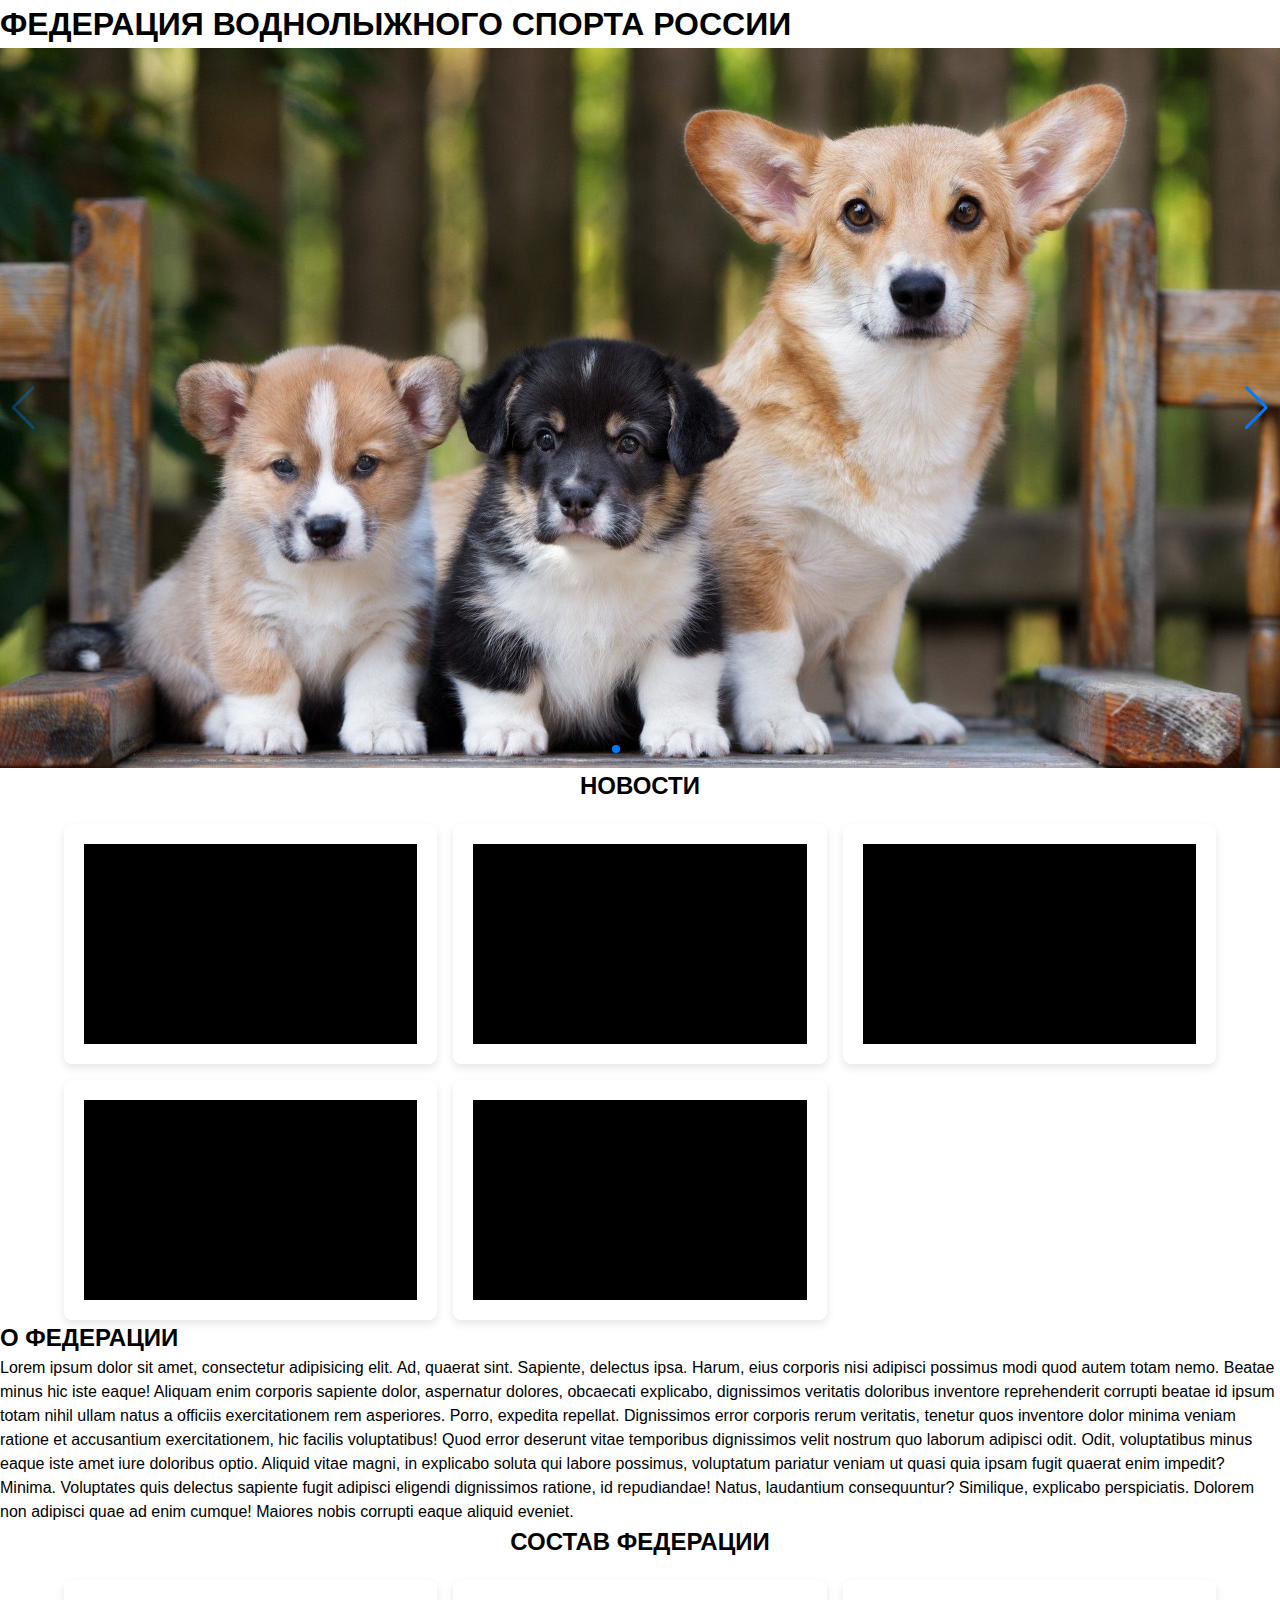
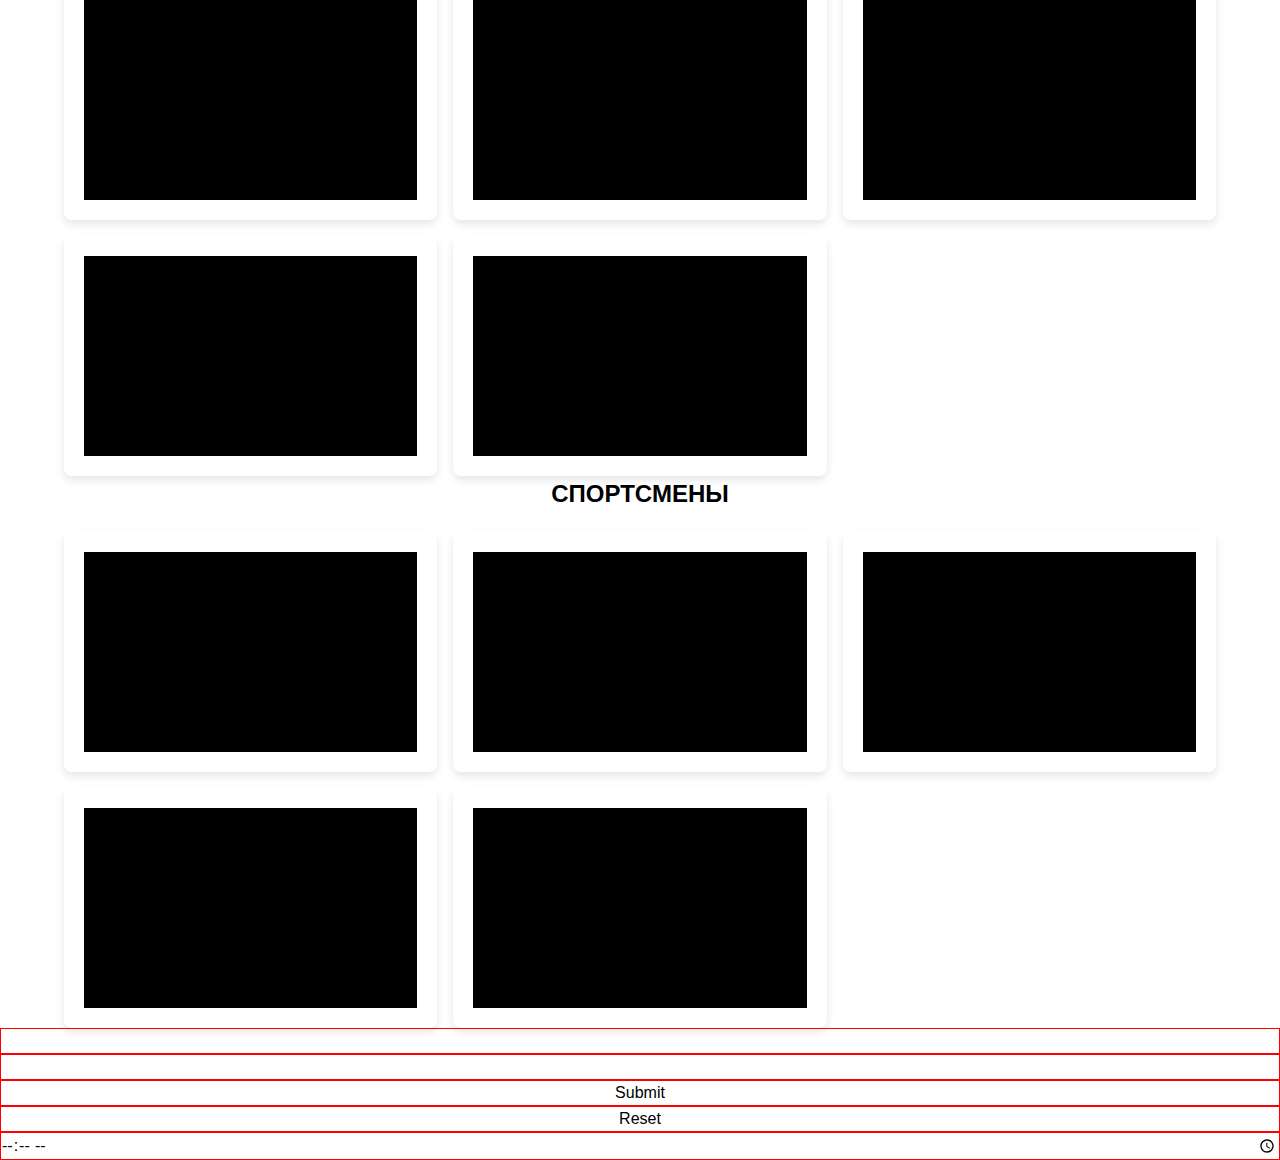
==== index.html @ 0cc57676 "init" ====
<!DOCTYPE html>
<html lang="en">
  <head>
    <meta charset="UTF-8" />
    <meta name="viewport" content="width=device-width, initial-scale=1.0" />
    <link rel="stylesheet" href="/styles/normalize.css" />
    <link rel="stylesheet" href="/styles/font.css" />
    <link rel="stylesheet" href="/styles/variables.css" />
    <link rel="stylesheet" href="/styles/style.css" />
    <link rel="stylesheet" href="https://cdn.jsdelivr.net/npm/swiper@11/swiper-bundle.min.css" />
    <title>Портал федерации водных видов спорта</title>
  </head>
  <body class="page">
    <section class="main">
      <h1 class="main__header">ФЕДЕРАЦИЯ ВОДНОЛЫЖНОГО СПОРТА РОССИИ</h1>

      <div id="mainSwiper" class="swiper main__swiper">
        <div class="swiper-wrapper">
          <div class="swiper-slide">
            <article class="main__card">
              <img class="main__card-img" src="/assets/images/corgi_1.jpg" alt="corgi 1" />
            </article>
          </div>
          <div class="swiper-slide">
            <article class="main__card">
              <img class="main__card-img" src="/assets/images/corgi_2.jpg" alt="corgi 2" />
            </article>
          </div>
          <div class="swiper-slide">
            <article class="main__card">
              <img class="main__card-img" src="/assets/images/corgi_3.webp" alt="corgi 3" />
            </article>
          </div>
          <div class="swiper-slide">
            <article class="main__card">
              <img class="main__card-img" src="/assets/images/corgi_4.webp" alt="corgi 4" />
            </article>
          </div>
        </div>

        <div id="main-swiper-next-button" class="swiper-button-next"></div>
        <div id="main-swiper-prev-button" class="swiper-button-prev"></div>
        <div id="main-swiper-pagination" class="swiper-pagination"></div>
      </div>
    </section>

    <section class="responsive__list-container news">
      <h2>НОВОСТИ</h2>
      <ul class="responsive__list">
        <li class="responsive__list-item">
          <article class="news__card"></article>
        </li>
        <li class="responsive__list-item">
          <article class="news__card"></article>
        </li>
        <li class="responsive__list-item">
          <article class="news__card"></article>
        </li>
        <li class="responsive__list-item">
          <article class="news__card"></article>
        </li>
        <li class="responsive__list-item">
          <article class="news__card"></article>
        </li>
        <!-- <li class="responsive__list-item">
          <article class="news__card"></article>
        </li> -->
      </ul>
    </section>

    <section class="about">
      <h2>О ФЕДЕРАЦИИ</h2>

      <p>
        Lorem ipsum dolor sit amet, consectetur adipisicing elit. Ad, quaerat sint. Sapiente,
        delectus ipsa. Harum, eius corporis nisi adipisci possimus modi quod autem totam nemo.
        Beatae minus hic iste eaque! Aliquam enim corporis sapiente dolor, aspernatur dolores,
        obcaecati explicabo, dignissimos veritatis doloribus inventore reprehenderit corrupti beatae
        id ipsum totam nihil ullam natus a officiis exercitationem rem asperiores. Porro, expedita
        repellat. Dignissimos error corporis rerum veritatis, tenetur quos inventore dolor minima
        veniam ratione et accusantium exercitationem, hic facilis voluptatibus! Quod error deserunt
        vitae temporibus dignissimos velit nostrum quo laborum adipisci odit. Odit, voluptatibus
        minus eaque iste amet iure doloribus optio. Aliquid vitae magni, in explicabo soluta qui
        labore possimus, voluptatum pariatur veniam ut quasi quia ipsam fugit quaerat enim impedit?
        Minima. Voluptates quis delectus sapiente fugit adipisci eligendi dignissimos ratione, id
        repudiandae! Natus, laudantium consequuntur? Similique, explicabo perspiciatis. Dolorem non
        adipisci quae ad enim cumque! Maiores nobis corrupti eaque aliquid eveniet.
      </p>
    </section>

    <section class="responsive__list-container team">
      <h2>СОСТАВ ФЕДЕРАЦИИ</h2>
      <ul class="responsive__list">
        <li class="responsive__list-item">
          <article class="news__card"></article>
        </li>
        <li class="responsive__list-item">
          <article class="news__card"></article>
        </li>
        <li class="responsive__list-item">
          <article class="news__card"></article>
        </li>
        <li class="responsive__list-item">
          <article class="news__card"></article>
        </li>
        <li class="responsive__list-item">
          <article class="news__card"></article>
        </li>
        <!-- <li class="responsive__list-item">
          <article class="news__card"></article>
        </li> -->
      </ul>
    </section>

    <section class="responsive__list-container athletes">
      <h2>СПОРТСМЕНЫ</h2>
      <ul class="responsive__list">
        <li class="responsive__list-item">
          <article class="news__card"></article>
        </li>
        <li class="responsive__list-item">
          <article class="news__card"></article>
        </li>
        <li class="responsive__list-item">
          <article class="news__card"></article>
        </li>
        <li class="responsive__list-item">
          <article class="news__card"></article>
        </li>
        <li class="responsive__list-item">
          <article class="news__card"></article>
        </li>
        <!-- <li class="responsive__list-item">
          <article class="news__card"></article>
        </li> -->
      </ul>
    </section>

    <form action="">
      <input type="text" name="" id="" />
      <input type="text" />

      <input type="submit" name="" id="" />
      <input type="reset" />
    </form>

    <input type="time" />

    <script src="https://cdn.jsdelivr.net/npm/swiper@11/swiper-bundle.min.js"></script>
    <script src="/js/swipers.js"></script>
  </body>
</html>
---- styles/style.css ----
.swiper {
  position: relative;
  width: 100%;
  height: 100%;
}

.swiper-slide {
  text-align: center;
  font-size: 18px;
  background: #fff;
  display: flex;
  justify-content: center;
  align-items: center;
}

.responsive__list-container {
  display: flex;
  flex-direction: column;
  align-items: center;
  justify-content: center;
  gap: 20px;

  text-align: center;
}

.responsive__list {
  display: grid;
  grid-template-columns: repeat(auto-fit, minmax(300px, 1fr));
  gap: 16px;
  width: min(90vw, 1200px);
}

.responsive__list-item {
  background: white;
  padding: 20px;
  border-radius: 8px;
  box-shadow: 0 4px 8px rgba(0, 0, 0, 0.1);
}

@media (min-width: 600px) {
  .responsive__list::after {
    content: '';
    flex-grow: 10;
  }
}

/* MAIN */

.main {
}

.main__header {
}

.main__swiper {
}

.main__card {
  width: 100%;
  height: 100%;
  max-height: 750px;

  margin: auto;
}

.main__card img {
  width: auto;
  height: auto;
  object-fit: cover;
}

/* NEWS */

.news__card {
  width: 100%;
  height: 200px;

  background-color: black;
}

input {
  border: 1px solid red;
}
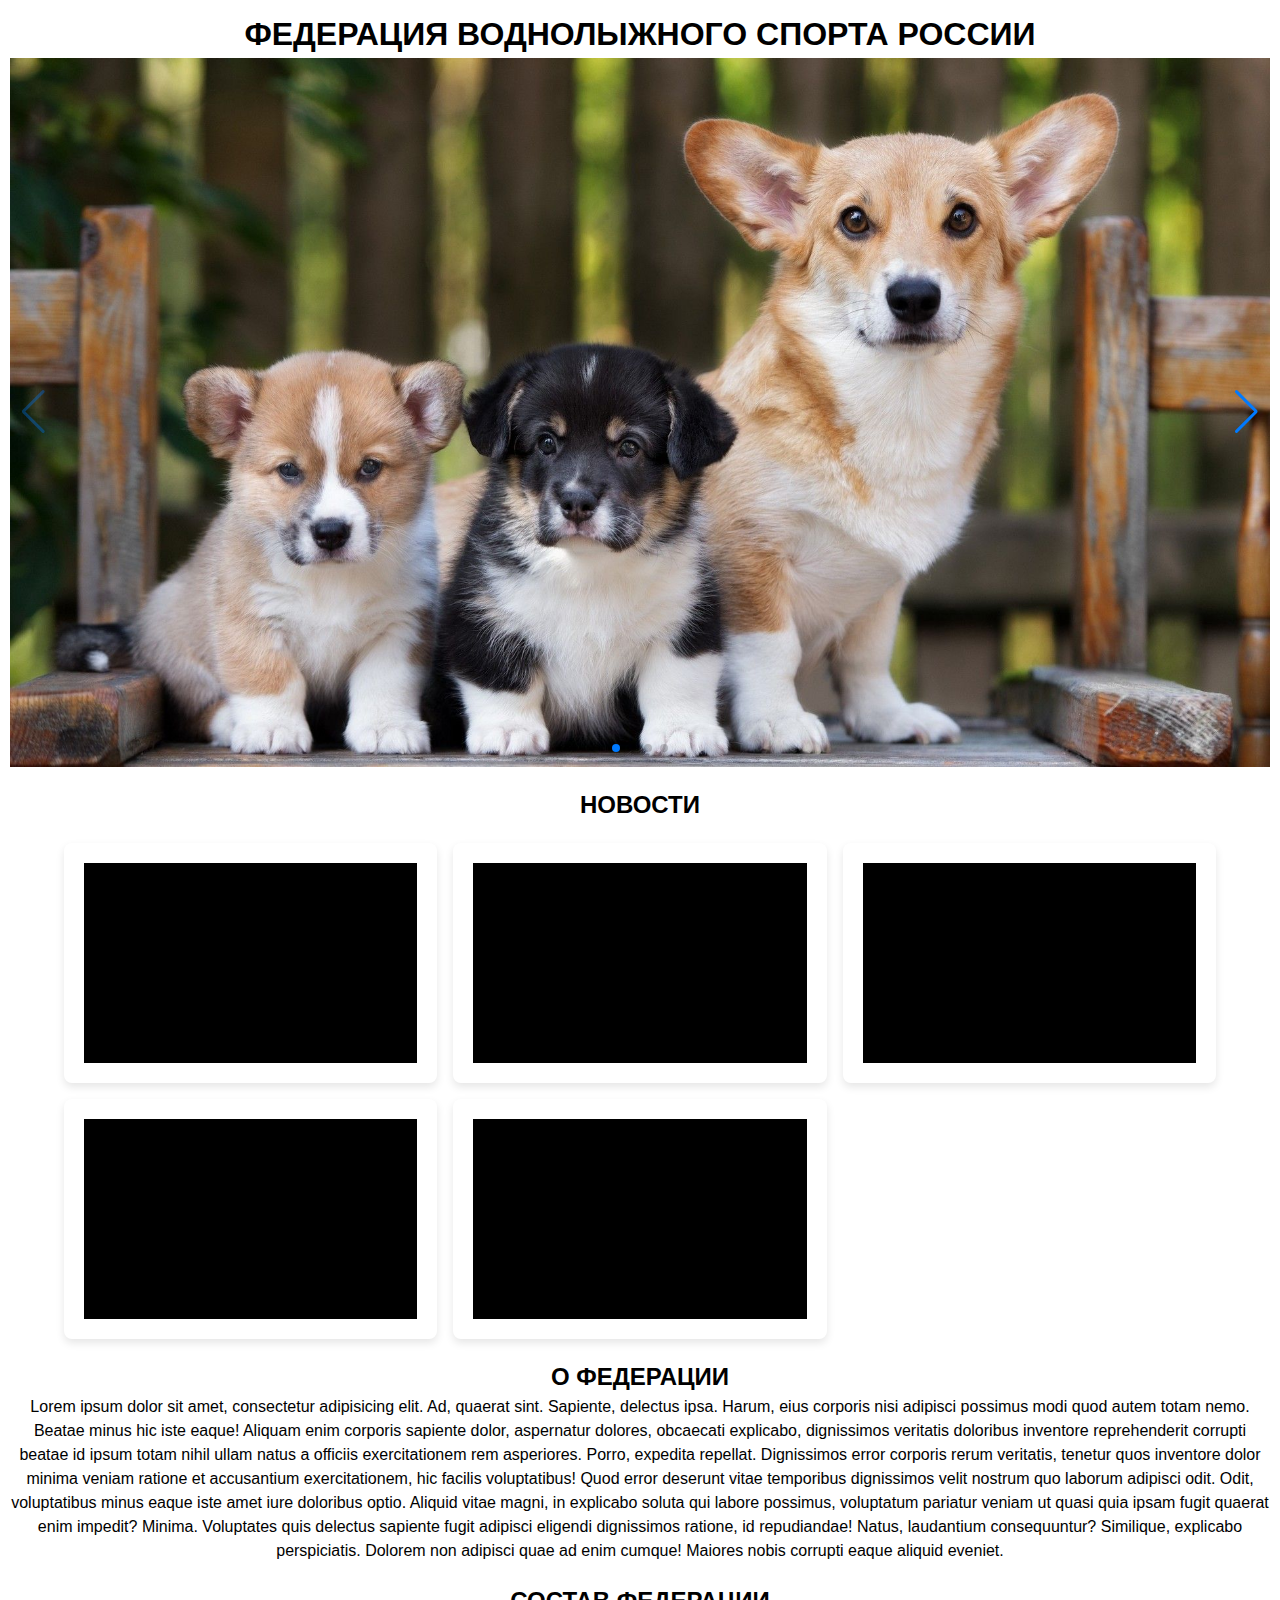
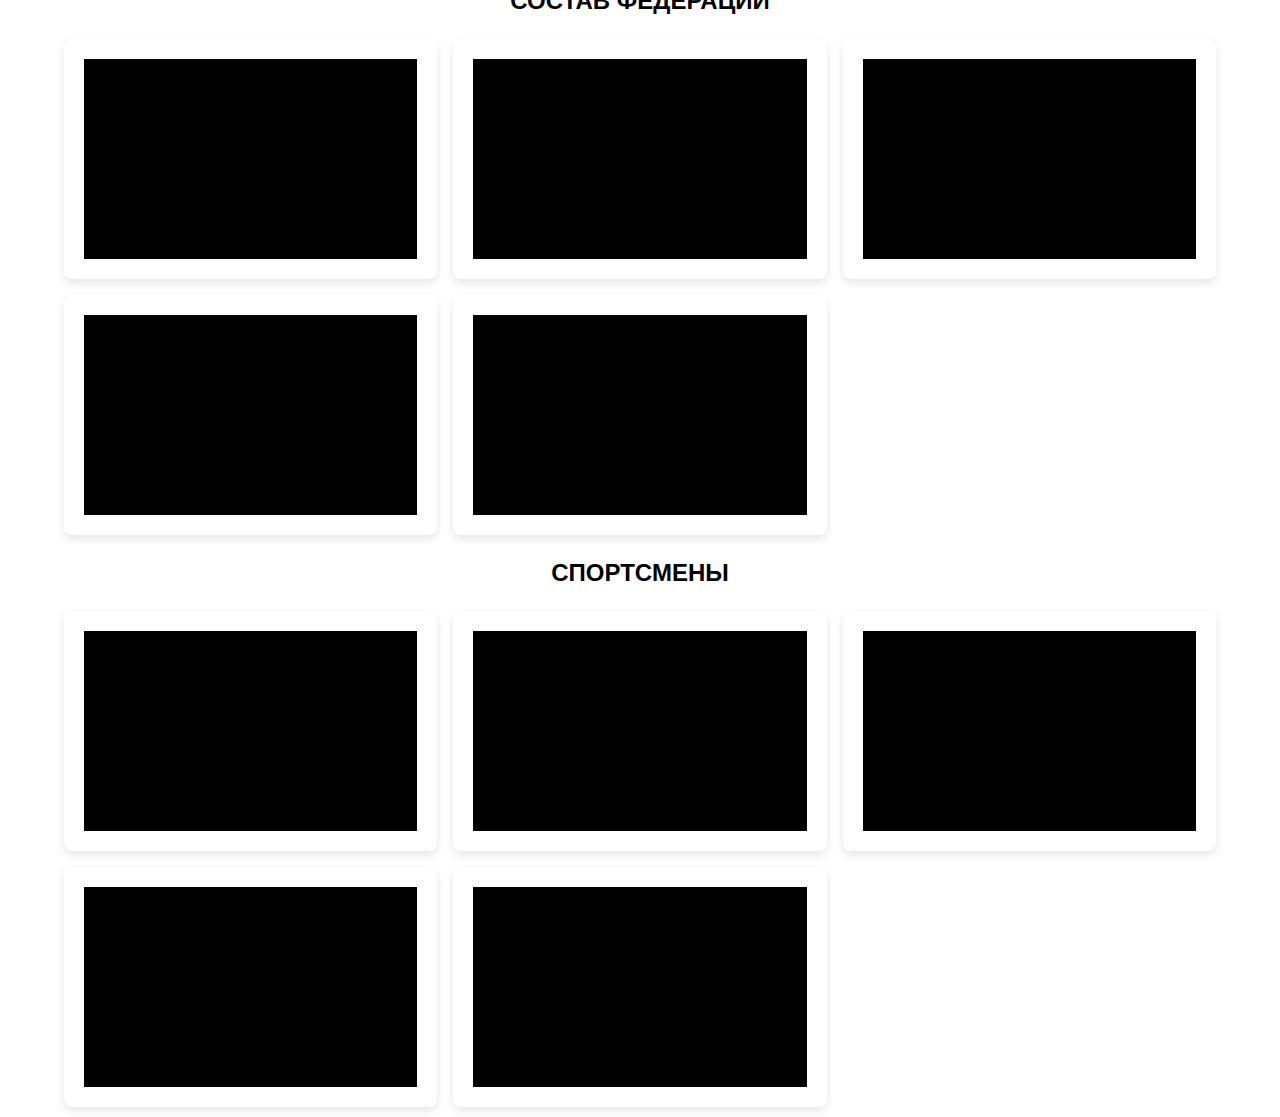
==== commit fbd72896: "fix: swiper" ====
--- a/index.html
+++ b/index.html
@@ -8,10 +8,10 @@
     <link rel="stylesheet" href="/styles/variables.css" />
     <link rel="stylesheet" href="/styles/style.css" />
     <link rel="stylesheet" href="https://cdn.jsdelivr.net/npm/swiper@11/swiper-bundle.min.css" />
-    <title>Портал федерации водных видов спорта</title>
+    <title>ФЕДЕРАЦИЯ ВОДНОЛЫЖНОГО СПОРТА РОССИИ</title>
   </head>
   <body class="page">
-    <section class="main">
+    <section class="section main">
       <h1 class="main__header">ФЕДЕРАЦИЯ ВОДНОЛЫЖНОГО СПОРТА РОССИИ</h1>
 
       <div id="mainSwiper" class="swiper main__swiper">
@@ -44,7 +44,7 @@
       </div>
     </section>
 
-    <section class="responsive__list-container news">
+    <section class="section responsive__list-container news">
       <h2>НОВОСТИ</h2>
       <ul class="responsive__list">
         <li class="responsive__list-item">
@@ -68,7 +68,7 @@
       </ul>
     </section>
 
-    <section class="about">
+    <section class="section about">
       <h2>О ФЕДЕРАЦИИ</h2>
 
       <p>
@@ -88,7 +88,7 @@
       </p>
     </section>
 
-    <section class="responsive__list-container team">
+    <section class="section responsive__list-container team">
       <h2>СОСТАВ ФЕДЕРАЦИИ</h2>
       <ul class="responsive__list">
         <li class="responsive__list-item">
@@ -112,7 +112,7 @@
       </ul>
     </section>
 
-    <section class="responsive__list-container athletes">
+    <section class="section responsive__list-container athletes">
       <h2>СПОРТСМЕНЫ</h2>
       <ul class="responsive__list">
         <li class="responsive__list-item">
@@ -136,16 +136,6 @@
       </ul>
     </section>
 
-    <form action="">
-      <input type="text" name="" id="" />
-      <input type="text" />
-
-      <input type="submit" name="" id="" />
-      <input type="reset" />
-    </form>
-
-    <input type="time" />
-
     <script src="https://cdn.jsdelivr.net/npm/swiper@11/swiper-bundle.min.js"></script>
     <script src="/js/swipers.js"></script>
   </body>
--- a/styles/style.css
+++ b/styles/style.css
@@ -43,6 +43,20 @@
     flex-grow: 10;
   }
 }
+.page {
+  width: 100%;
+  height: 100%;
+}
+
+.section {
+  max-width: 1440px;
+
+  padding: 10px;
+
+  margin-inline: auto;
+
+  text-align: center;
+}
 
 /* MAIN */
 
@@ -56,16 +70,19 @@
 }
 
 .main__card {
+  position: relative;
   width: 100%;
-  height: 100%;
-  max-height: 750px;
-
+  padding-top: 56.25%;
+  overflow: hidden;
   margin: auto;
 }
 
 .main__card img {
-  width: auto;
-  height: auto;
+  position: absolute;
+  top: 0;
+  left: 0;
+  width: 100%;
+  height: 100%;
   object-fit: cover;
 }
 
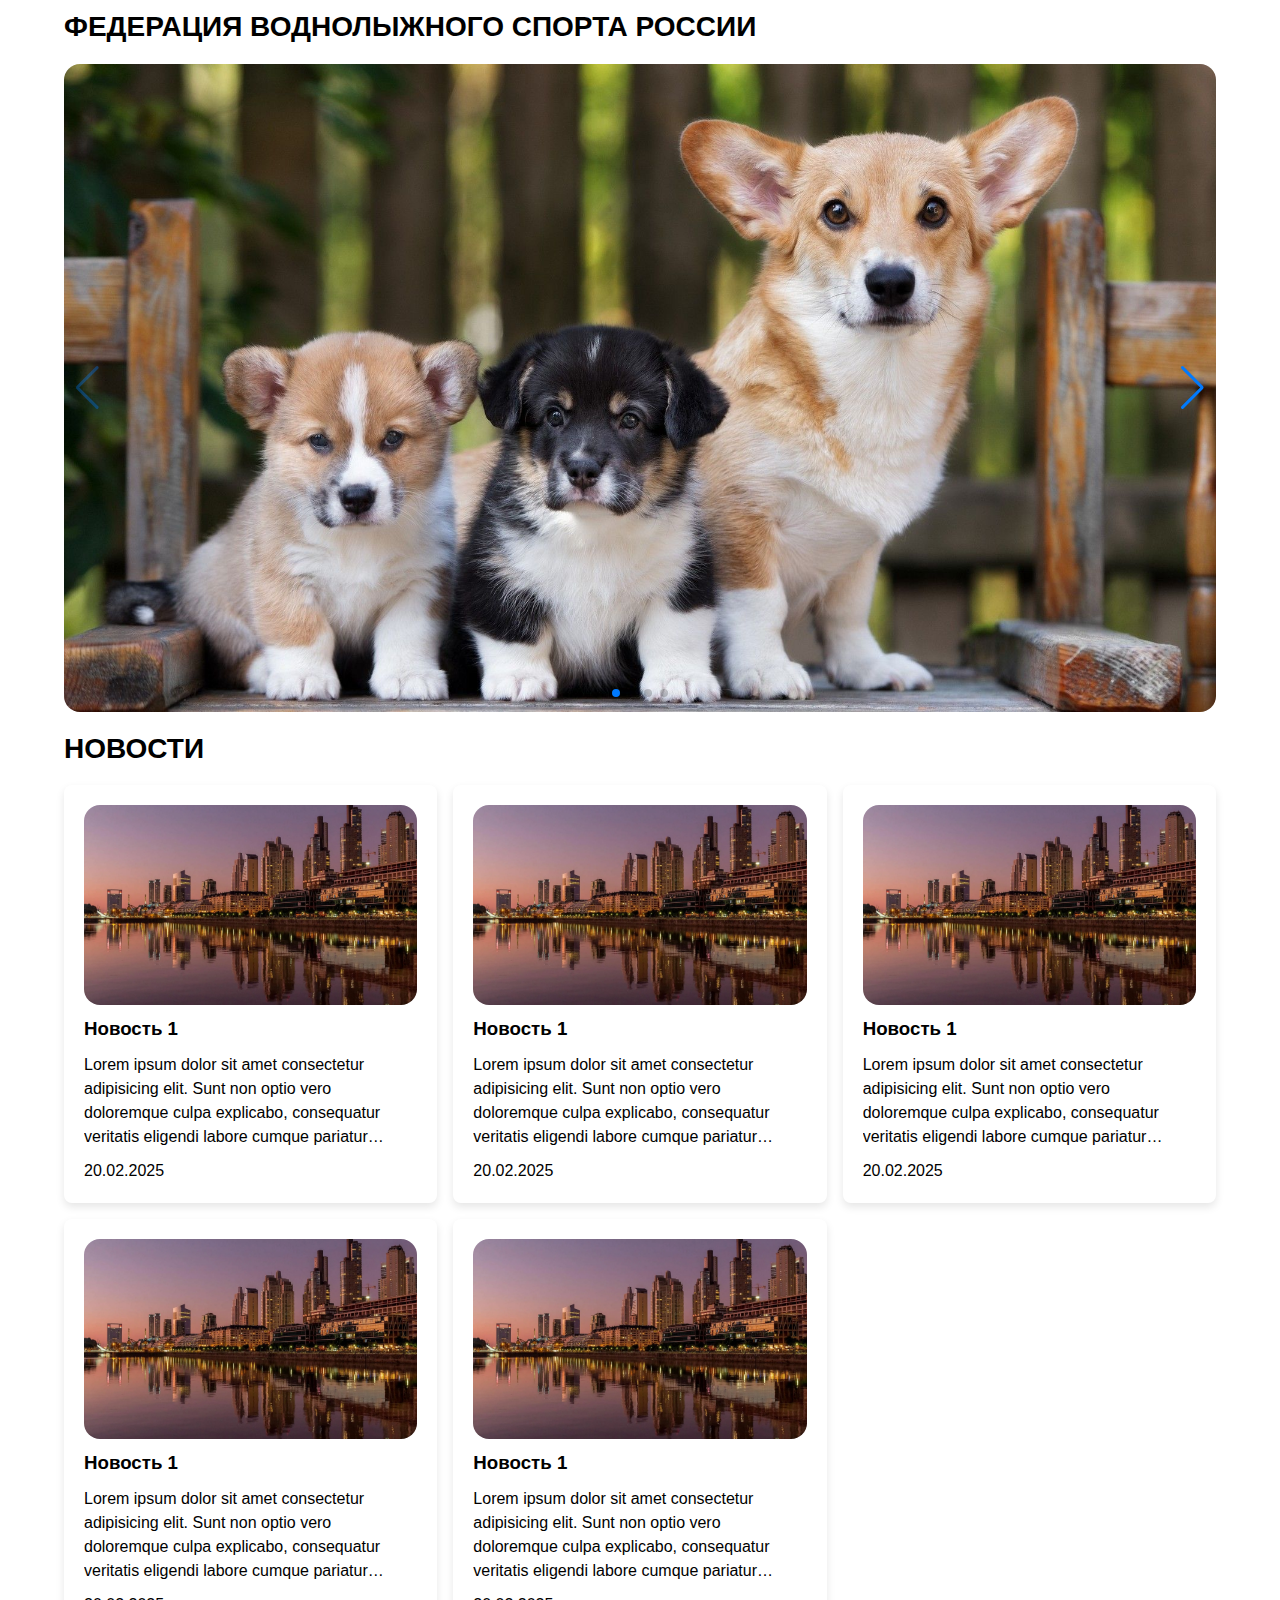
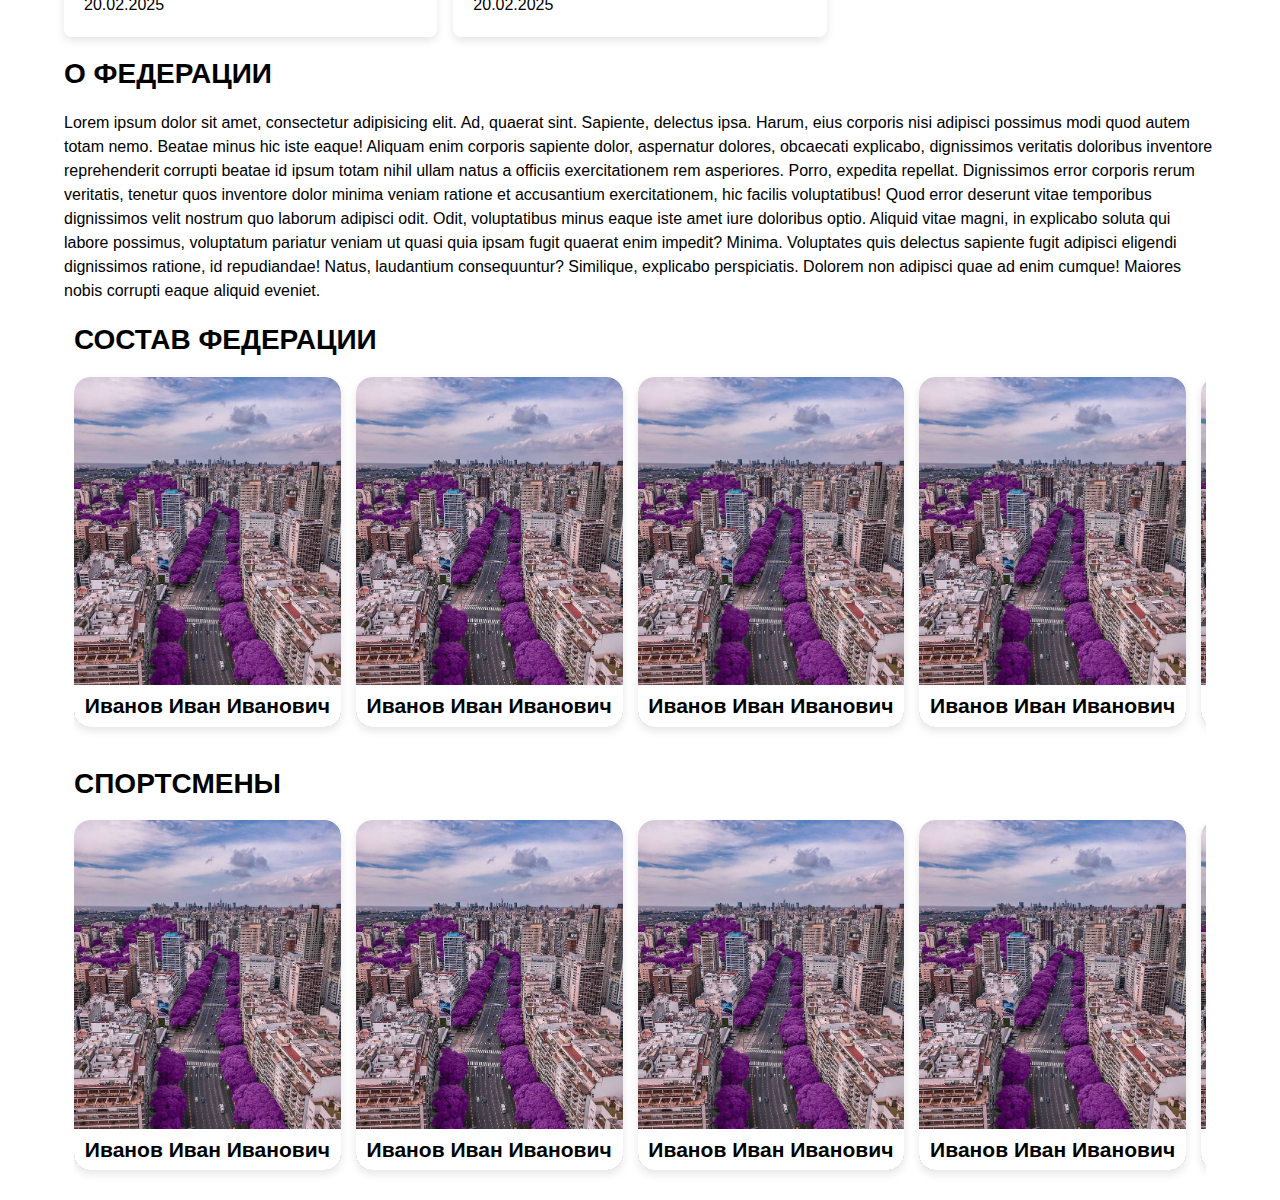
==== commit 57d00047: "feat: added team and athletes swipers and cards" ====
--- a/index.html
+++ b/index.html
@@ -12,128 +12,326 @@
   </head>
   <body class="page">
     <section class="section main">
-      <h1 class="main__header">ФЕДЕРАЦИЯ ВОДНОЛЫЖНОГО СПОРТА РОССИИ</h1>
-
-      <div id="mainSwiper" class="swiper main__swiper">
-        <div class="swiper-wrapper">
-          <div class="swiper-slide">
-            <article class="main__card">
-              <img class="main__card-img" src="/assets/images/corgi_1.jpg" alt="corgi 1" />
-            </article>
-          </div>
-          <div class="swiper-slide">
-            <article class="main__card">
-              <img class="main__card-img" src="/assets/images/corgi_2.jpg" alt="corgi 2" />
-            </article>
-          </div>
-          <div class="swiper-slide">
-            <article class="main__card">
-              <img class="main__card-img" src="/assets/images/corgi_3.webp" alt="corgi 3" />
-            </article>
-          </div>
-          <div class="swiper-slide">
-            <article class="main__card">
-              <img class="main__card-img" src="/assets/images/corgi_4.webp" alt="corgi 4" />
-            </article>
-          </div>
+      <div class="main__wrapper">
+        <h1 class="section__heading main__heading">ФЕДЕРАЦИЯ ВОДНОЛЫЖНОГО СПОРТА РОССИИ</h1>
+
+        <div id="mainSwiper" class="swiper main__swiper">
+          <div class="swiper-wrapper main__swiper-wrapper">
+            <div class="swiper-slide">
+              <article class="main__card">
+                <img class="main__card-img" src="/assets/images/corgi_1.jpg" alt="corgi 1" />
+              </article>
+            </div>
+            <div class="swiper-slide">
+              <article class="main__card">
+                <img class="main__card-img" src="/assets/images/corgi_2.jpg" alt="corgi 2" />
+              </article>
+            </div>
+            <div class="swiper-slide">
+              <article class="main__card">
+                <img class="main__card-img" src="/assets/images/corgi_3.webp" alt="corgi 3" />
+              </article>
+            </div>
+            <div class="swiper-slide">
+              <article class="main__card">
+                <img class="main__card-img" src="/assets/images/corgi_4.webp" alt="corgi 4" />
+              </article>
+            </div>
+          </div>
+
+          <div id="main-swiper-next-button" class="swiper-button-next"></div>
+          <div id="main-swiper-prev-button" class="swiper-button-prev"></div>
+          <div id="main-swiper-pagination" class="swiper-pagination"></div>
         </div>
-
-        <div id="main-swiper-next-button" class="swiper-button-next"></div>
-        <div id="main-swiper-prev-button" class="swiper-button-prev"></div>
-        <div id="main-swiper-pagination" class="swiper-pagination"></div>
       </div>
     </section>
 
     <section class="section responsive__list-container news">
-      <h2>НОВОСТИ</h2>
+      <h2 class="section__heading">НОВОСТИ</h2>
       <ul class="responsive__list">
-        <li class="responsive__list-item">
-          <article class="news__card"></article>
-        </li>
-        <li class="responsive__list-item">
-          <article class="news__card"></article>
-        </li>
-        <li class="responsive__list-item">
-          <article class="news__card"></article>
-        </li>
-        <li class="responsive__list-item">
-          <article class="news__card"></article>
-        </li>
-        <li class="responsive__list-item">
-          <article class="news__card"></article>
-        </li>
-        <!-- <li class="responsive__list-item">
-          <article class="news__card"></article>
-        </li> -->
+        <li class="responsive__list-item news__item">
+          <article class="news__card">
+            <div class="news__image-container">
+              <img class="news__image" src="/assets/images/news_1.webp" alt="news_1" />
+            </div>
+
+            <h3 class="news__heading">Новость 1</h3>
+
+            <p class="news__description">
+              Lorem ipsum dolor sit amet consectetur adipisicing elit. Sunt non optio vero
+              doloremque culpa explicabo, consequatur veritatis eligendi labore cumque pariatur
+              quibusdam eos hic dolorum id ratione ipsum fuga deleniti! Eligendi voluptate itaque
+              labore asperiores quis at eos eius minima id dolor odit, officiis dolores repellendus
+              illum incidunt hic numquam optio quia tenetur ratione rem aliquid architecto delectus.
+              Officia, ab!
+            </p>
+
+            <p class="news__date">20.02.2025</p>
+
+            <a class="news__link" href="#"></a>
+          </article>
+        </li>
+        <li class="responsive__list-item news__item">
+          <article class="news__card">
+            <div class="news__image-container">
+              <img class="news__image" src="/assets/images/news_1.webp" alt="news_1" />
+            </div>
+
+            <h3 class="news__heading">Новость 1</h3>
+
+            <p class="news__description">
+              Lorem ipsum dolor sit amet consectetur adipisicing elit. Sunt non optio vero
+              doloremque culpa explicabo, consequatur veritatis eligendi labore cumque pariatur
+              quibusdam eos hic dolorum id ratione ipsum fuga deleniti! Eligendi voluptate itaque
+              labore asperiores quis at eos eius minima id dolor odit, officiis dolores repellendus
+              illum incidunt hic numquam optio quia tenetur ratione rem aliquid architecto delectus.
+              Officia, ab!
+            </p>
+
+            <p class="news__date">20.02.2025</p>
+
+            <a class="news__link" href="#"></a>
+          </article>
+        </li>
+        <li class="responsive__list-item news__item">
+          <article class="news__card">
+            <div class="news__image-container">
+              <img class="news__image" src="/assets/images/news_1.webp" alt="news_1" />
+            </div>
+
+            <h3 class="news__heading">Новость 1</h3>
+
+            <p class="news__description">
+              Lorem ipsum dolor sit amet consectetur adipisicing elit. Sunt non optio vero
+              doloremque culpa explicabo, consequatur veritatis eligendi labore cumque pariatur
+              quibusdam eos hic dolorum id ratione ipsum fuga deleniti! Eligendi voluptate itaque
+              labore asperiores quis at eos eius minima id dolor odit, officiis dolores repellendus
+              illum incidunt hic numquam optio quia tenetur ratione rem aliquid architecto delectus.
+              Officia, ab!
+            </p>
+
+            <p class="news__date">20.02.2025</p>
+
+            <a class="news__link" href="#"></a>
+          </article>
+        </li>
+        <li class="responsive__list-item news__item">
+          <article class="news__card">
+            <div class="news__image-container">
+              <img class="news__image" src="/assets/images/news_1.webp" alt="news_1" />
+            </div>
+
+            <h3 class="news__heading">Новость 1</h3>
+
+            <p class="news__description">
+              Lorem ipsum dolor sit amet consectetur adipisicing elit. Sunt non optio vero
+              doloremque culpa explicabo, consequatur veritatis eligendi labore cumque pariatur
+              quibusdam eos hic dolorum id ratione ipsum fuga deleniti! Eligendi voluptate itaque
+              labore asperiores quis at eos eius minima id dolor odit, officiis dolores repellendus
+              illum incidunt hic numquam optio quia tenetur ratione rem aliquid architecto delectus.
+              Officia, ab!
+            </p>
+
+            <p class="news__date">20.02.2025</p>
+
+            <a class="news__link" href="#"></a>
+          </article>
+        </li>
+        <li class="responsive__list-item news__item">
+          <article class="news__card">
+            <div class="news__image-container">
+              <img class="news__image" src="/assets/images/news_1.webp" alt="news_1" />
+            </div>
+
+            <h3 class="news__heading">Новость 1</h3>
+
+            <p class="news__description">
+              Lorem ipsum dolor sit amet consectetur adipisicing elit. Sunt non optio vero
+              doloremque culpa explicabo, consequatur veritatis eligendi labore cumque pariatur
+              quibusdam eos hic dolorum id ratione ipsum fuga deleniti! Eligendi voluptate itaque
+              labore asperiores quis at eos eius minima id dolor odit, officiis dolores repellendus
+              illum incidunt hic numquam optio quia tenetur ratione rem aliquid architecto delectus.
+              Officia, ab!
+            </p>
+
+            <p class="news__date">20.02.2025</p>
+
+            <a class="news__link" href="#"></a>
+          </article>
+        </li>
       </ul>
     </section>
 
     <section class="section about">
-      <h2>О ФЕДЕРАЦИИ</h2>
-
-      <p>
-        Lorem ipsum dolor sit amet, consectetur adipisicing elit. Ad, quaerat sint. Sapiente,
-        delectus ipsa. Harum, eius corporis nisi adipisci possimus modi quod autem totam nemo.
-        Beatae minus hic iste eaque! Aliquam enim corporis sapiente dolor, aspernatur dolores,
-        obcaecati explicabo, dignissimos veritatis doloribus inventore reprehenderit corrupti beatae
-        id ipsum totam nihil ullam natus a officiis exercitationem rem asperiores. Porro, expedita
-        repellat. Dignissimos error corporis rerum veritatis, tenetur quos inventore dolor minima
-        veniam ratione et accusantium exercitationem, hic facilis voluptatibus! Quod error deserunt
-        vitae temporibus dignissimos velit nostrum quo laborum adipisci odit. Odit, voluptatibus
-        minus eaque iste amet iure doloribus optio. Aliquid vitae magni, in explicabo soluta qui
-        labore possimus, voluptatum pariatur veniam ut quasi quia ipsam fugit quaerat enim impedit?
-        Minima. Voluptates quis delectus sapiente fugit adipisci eligendi dignissimos ratione, id
-        repudiandae! Natus, laudantium consequuntur? Similique, explicabo perspiciatis. Dolorem non
-        adipisci quae ad enim cumque! Maiores nobis corrupti eaque aliquid eveniet.
-      </p>
-    </section>
-
-    <section class="section responsive__list-container team">
-      <h2>СОСТАВ ФЕДЕРАЦИИ</h2>
-      <ul class="responsive__list">
-        <li class="responsive__list-item">
-          <article class="news__card"></article>
-        </li>
-        <li class="responsive__list-item">
-          <article class="news__card"></article>
-        </li>
-        <li class="responsive__list-item">
-          <article class="news__card"></article>
-        </li>
-        <li class="responsive__list-item">
-          <article class="news__card"></article>
-        </li>
-        <li class="responsive__list-item">
-          <article class="news__card"></article>
-        </li>
-        <!-- <li class="responsive__list-item">
-          <article class="news__card"></article>
-        </li> -->
-      </ul>
-    </section>
-
-    <section class="section responsive__list-container athletes">
-      <h2>СПОРТСМЕНЫ</h2>
-      <ul class="responsive__list">
-        <li class="responsive__list-item">
-          <article class="news__card"></article>
-        </li>
-        <li class="responsive__list-item">
-          <article class="news__card"></article>
-        </li>
-        <li class="responsive__list-item">
-          <article class="news__card"></article>
-        </li>
-        <li class="responsive__list-item">
-          <article class="news__card"></article>
-        </li>
-        <li class="responsive__list-item">
-          <article class="news__card"></article>
-        </li>
-        <!-- <li class="responsive__list-item">
-          <article class="news__card"></article>
-        </li> -->
-      </ul>
+      <div class="about__wrapper">
+        <h2 class="section__heading">О ФЕДЕРАЦИИ</h2>
+
+        <p>
+          Lorem ipsum dolor sit amet, consectetur adipisicing elit. Ad, quaerat sint. Sapiente,
+          delectus ipsa. Harum, eius corporis nisi adipisci possimus modi quod autem totam nemo.
+          Beatae minus hic iste eaque! Aliquam enim corporis sapiente dolor, aspernatur dolores,
+          obcaecati explicabo, dignissimos veritatis doloribus inventore reprehenderit corrupti
+          beatae id ipsum totam nihil ullam natus a officiis exercitationem rem asperiores. Porro,
+          expedita repellat. Dignissimos error corporis rerum veritatis, tenetur quos inventore
+          dolor minima veniam ratione et accusantium exercitationem, hic facilis voluptatibus! Quod
+          error deserunt vitae temporibus dignissimos velit nostrum quo laborum adipisci odit. Odit,
+          voluptatibus minus eaque iste amet iure doloribus optio. Aliquid vitae magni, in explicabo
+          soluta qui labore possimus, voluptatum pariatur veniam ut quasi quia ipsam fugit quaerat
+          enim impedit? Minima. Voluptates quis delectus sapiente fugit adipisci eligendi
+          dignissimos ratione, id repudiandae! Natus, laudantium consequuntur? Similique, explicabo
+          perspiciatis. Dolorem non adipisci quae ad enim cumque! Maiores nobis corrupti eaque
+          aliquid eveniet.
+        </p>
+      </div>
+    </section>
+
+    <section class="section team">
+      <h2 class="section__heading">СОСТАВ ФЕДЕРАЦИИ</h2>
+
+      <div id="teamSwiper" class="swiper team__swiper">
+        <div class="swiper-wrapper team__swiper-wrapper">
+          <div class="swiper-slide">
+            <article class="team__card">
+              <div class="team__image-container">
+                <img class="team__image" src="/assets/images/team_1.jpg" alt="team_1" />
+              </div>
+
+              <h3 class="team__heading">Иванов Иван Иванович</h3>
+
+              <a class="team__link" href="#"></a>
+            </article>
+          </div>
+          <div class="swiper-slide">
+            <article class="team__card">
+              <div class="team__image-container">
+                <img class="team__image" src="/assets/images/team_1.jpg" alt="team_1" />
+              </div>
+
+              <h3 class="team__heading">Иванов Иван Иванович</h3>
+
+              <a class="team__link" href="#"></a>
+            </article>
+          </div>
+          <div class="swiper-slide">
+            <article class="team__card">
+              <div class="team__image-container">
+                <img class="team__image" src="/assets/images/team_1.jpg" alt="team_1" />
+              </div>
+
+              <h3 class="team__heading">Иванов Иван Иванович</h3>
+
+              <a class="team__link" href="#"></a>
+            </article>
+          </div>
+          <div class="swiper-slide">
+            <article class="team__card">
+              <div class="team__image-container">
+                <img class="team__image" src="/assets/images/team_1.jpg" alt="team_1" />
+              </div>
+
+              <h3 class="team__heading">Иванов Иван Иванович</h3>
+
+              <a class="team__link" href="#"></a>
+            </article>
+          </div>
+          <div class="swiper-slide">
+            <article class="team__card">
+              <div class="team__image-container">
+                <img class="team__image" src="/assets/images/team_1.jpg" alt="team_1" />
+              </div>
+
+              <h3 class="team__heading">Иванов Иван Иванович</h3>
+
+              <a class="team__link" href="#"></a>
+            </article>
+          </div>
+          <div class="swiper-slide">
+            <article class="team__card">
+              <div class="team__image-container">
+                <img class="team__image" src="/assets/images/team_1.jpg" alt="team_1" />
+              </div>
+
+              <h3 class="team__heading">Иванов Иван Иванович</h3>
+
+              <a class="team__link" href="#"></a>
+            </article>
+          </div>
+        </div>
+      </div>
+    </section>
+
+    <section class="section athletes">
+      <h2 class="section__heading">СПОРТСМЕНЫ</h2>
+      <div id="athletesSwiper" class="swiper team__swiper">
+        <div class="swiper-wrapper team__swiper-wrapper">
+          <div class="swiper-slide">
+            <article class="team__card">
+              <div class="team__image-container">
+                <img class="team__image" src="/assets/images/team_1.jpg" alt="team_1" />
+              </div>
+
+              <h3 class="team__heading">Иванов Иван Иванович</h3>
+
+              <a class="team__link" href="#"></a>
+            </article>
+          </div>
+          <div class="swiper-slide">
+            <article class="team__card">
+              <div class="team__image-container">
+                <img class="team__image" src="/assets/images/team_1.jpg" alt="team_1" />
+              </div>
+
+              <h3 class="team__heading">Иванов Иван Иванович</h3>
+
+              <a class="team__link" href="#"></a>
+            </article>
+          </div>
+          <div class="swiper-slide">
+            <article class="team__card">
+              <div class="team__image-container">
+                <img class="team__image" src="/assets/images/team_1.jpg" alt="team_1" />
+              </div>
+
+              <h3 class="team__heading">Иванов Иван Иванович</h3>
+
+              <a class="team__link" href="#"></a>
+            </article>
+          </div>
+          <div class="swiper-slide">
+            <article class="team__card">
+              <div class="team__image-container">
+                <img class="team__image" src="/assets/images/team_1.jpg" alt="team_1" />
+              </div>
+
+              <h3 class="team__heading">Иванов Иван Иванович</h3>
+
+              <a class="team__link" href="#"></a>
+            </article>
+          </div>
+          <div class="swiper-slide">
+            <article class="team__card">
+              <div class="team__image-container">
+                <img class="team__image" src="/assets/images/team_1.jpg" alt="team_1" />
+              </div>
+
+              <h3 class="team__heading">Иванов Иван Иванович</h3>
+
+              <a class="team__link" href="#"></a>
+            </article>
+          </div>
+          <div class="swiper-slide">
+            <article class="team__card">
+              <div class="team__image-container">
+                <img class="team__image" src="/assets/images/team_1.jpg" alt="team_1" />
+              </div>
+
+              <h3 class="team__heading">Иванов Иван Иванович</h3>
+
+              <a class="team__link" href="#"></a>
+            </article>
+          </div>
+        </div>
+      </div>
     </section>
 
     <script src="https://cdn.jsdelivr.net/npm/swiper@11/swiper-bundle.min.js"></script>
--- a/styles/variables.css
+++ b/styles/variables.css
@@ -0,0 +1,11 @@
+:root {
+  --white: #fff;
+
+  --h1-size: '';
+
+  --section-heading: 28px;
+
+  --content-text-size: 16px;
+
+  --special_blue: #59a4f5;
+}
--- a/styles/style.css
+++ b/styles/style.css
@@ -43,6 +43,7 @@
     flex-grow: 10;
   }
 }
+
 .page {
   width: 100%;
   height: 100%;
@@ -54,27 +55,51 @@
   padding: 10px;
 
   margin-inline: auto;
-
-  text-align: center;
+}
+
+.section__heading {
+  width: min(90vw, 1200px);
+
+  font-size: var(--section-heading);
+  line-height: 120%;
+
+  text-align: start;
 }
 
 /* MAIN */
 
 .main {
-}
-
-.main__header {
+  display: flex;
+  align-items: center;
+  justify-content: center;
+}
+
+.main__wrapper {
+  display: flex;
+  flex-direction: column;
+  align-items: center;
+  gap: 20px;
+
+  width: min(90vw, 1200px);
+}
+
+.main__heading {
 }
 
 .main__swiper {
 }
 
+.main__swiper-wrapper {
+}
+
 .main__card {
   position: relative;
-  width: 100%;
+  max-width: 100%;
   padding-top: 56.25%;
   overflow: hidden;
   margin: auto;
+
+  border-radius: 16px;
 }
 
 .main__card img {
@@ -88,13 +113,178 @@
 
 /* NEWS */
 
+.news__item {
+  position: relative;
+
+  transition: all 0.2s linear;
+
+  cursor: pointer;
+}
+
 .news__card {
-  width: 100%;
-  height: 200px;
-
-  background-color: black;
-}
-
-input {
-  border: 1px solid red;
-}
+  display: flex;
+  flex-direction: column;
+  gap: 10px;
+
+  width: 100%;
+  height: 100%;
+
+  border-radius: 16px;
+}
+
+.news__image-container {
+  width: 100%;
+  max-height: 200px;
+
+  border-radius: 16px;
+
+  overflow: hidden;
+}
+
+.news__image {
+  width: 100%;
+  height: 100%;
+
+  object-fit: cover;
+
+  transition: all 0.2s linear;
+}
+
+.news__heading {
+  width: 100%;
+  text-align: start;
+}
+
+.news__description {
+  width: 100%;
+  max-height: 200px;
+  display: -webkit-box;
+  -webkit-line-clamp: 4;
+  -webkit-box-orient: vertical;
+  overflow: hidden;
+  text-overflow: ellipsis;
+  text-align: start;
+  font-size: var(--content-text-size);
+}
+
+.news__date {
+  width: 100%;
+  text-align: start;
+}
+
+.news__link {
+  position: absolute;
+  inset: 0;
+
+  z-index: 1;
+}
+
+/* ABOUT */
+
+.about {
+  display: flex;
+  flex-direction: column;
+  align-items: center;
+  justify-content: center;
+}
+
+.about__wrapper {
+  display: flex;
+  flex-direction: column;
+  gap: 20px;
+
+  width: min(90vw, 1200px);
+}
+
+/* TEAM */
+
+.team {
+  width: min(90vw, 1200px);
+}
+
+.swiper.team__swiper {
+  padding-block: 20px;
+  padding-inline-end: 20px;
+}
+
+.team__card {
+  position: relative;
+
+  display: flex;
+  flex-direction: column;
+  gap: 10px;
+
+  width: 100%;
+  min-height: 350px;
+  max-height: 350px;
+
+  border-radius: 16px;
+
+  transition: all 0.2s linear;
+
+  cursor: pointer;
+
+  overflow: hidden;
+
+  box-shadow: 0 4px 8px rgba(0, 0, 0, 0.1);
+}
+
+.team__image-container {
+  position: absolute;
+  inset: 0;
+
+  border-radius: 16px;
+
+  overflow: hidden;
+}
+
+.team__image {
+  width: 100%;
+  height: 100%;
+
+  object-fit: cover;
+
+  transition: all 0.2s linear;
+}
+
+.team__heading {
+  position: absolute;
+
+  bottom: 0;
+  left: 0;
+
+  width: 100%;
+
+  padding: 5px;
+
+  text-align: center;
+
+  background-color: var(--white);
+}
+
+.team__link {
+  position: absolute;
+  inset: 0;
+
+  z-index: 1;
+}
+
+/* ATHLETES */
+
+.athletes {
+  width: min(90vw, 1200px);
+}
+
+@media screen {
+  .news__item:hover,
+  .team__card:hover {
+    transform: scale(1.02);
+    transition: all 0.2s linear;
+  }
+
+  .news__item:hover .news__image,
+  .team__card:hover .team__image {
+    transform: scale(1.02);
+    transition: all 0.2s linear;
+  }
+}
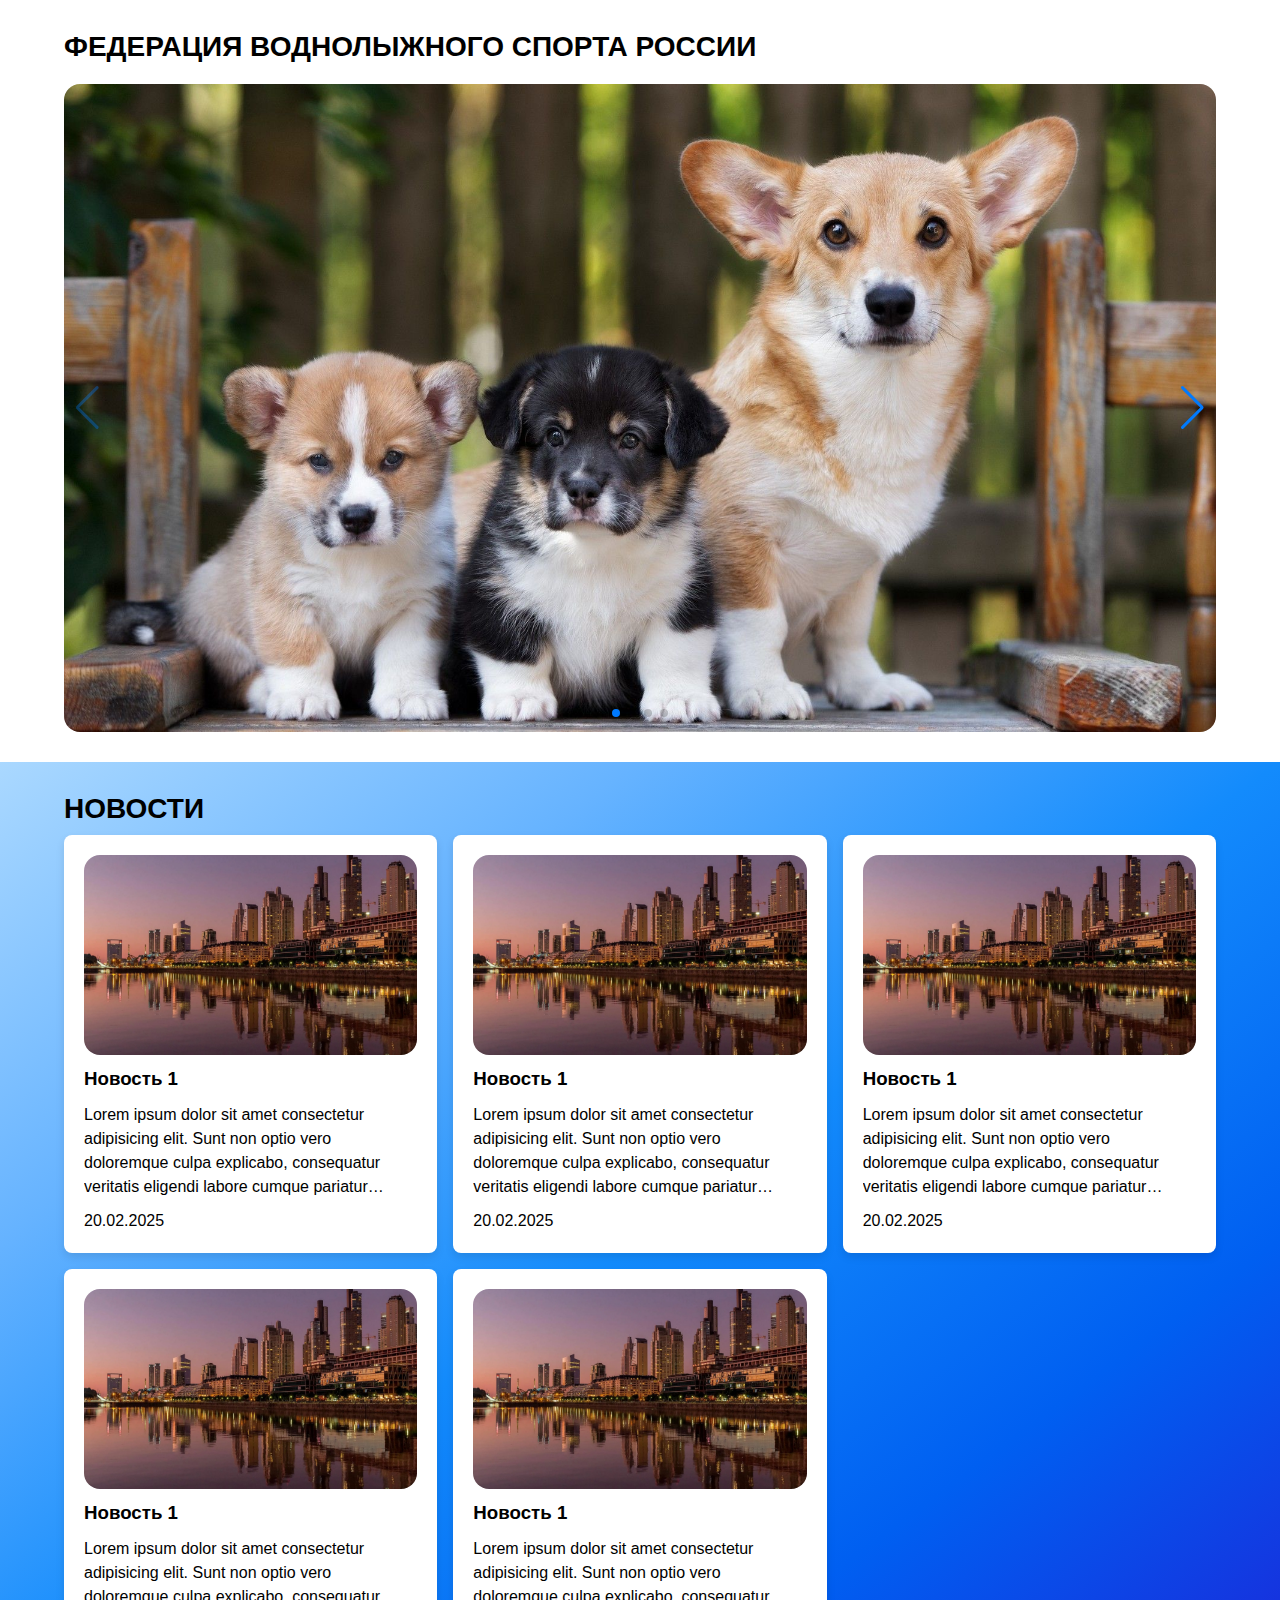
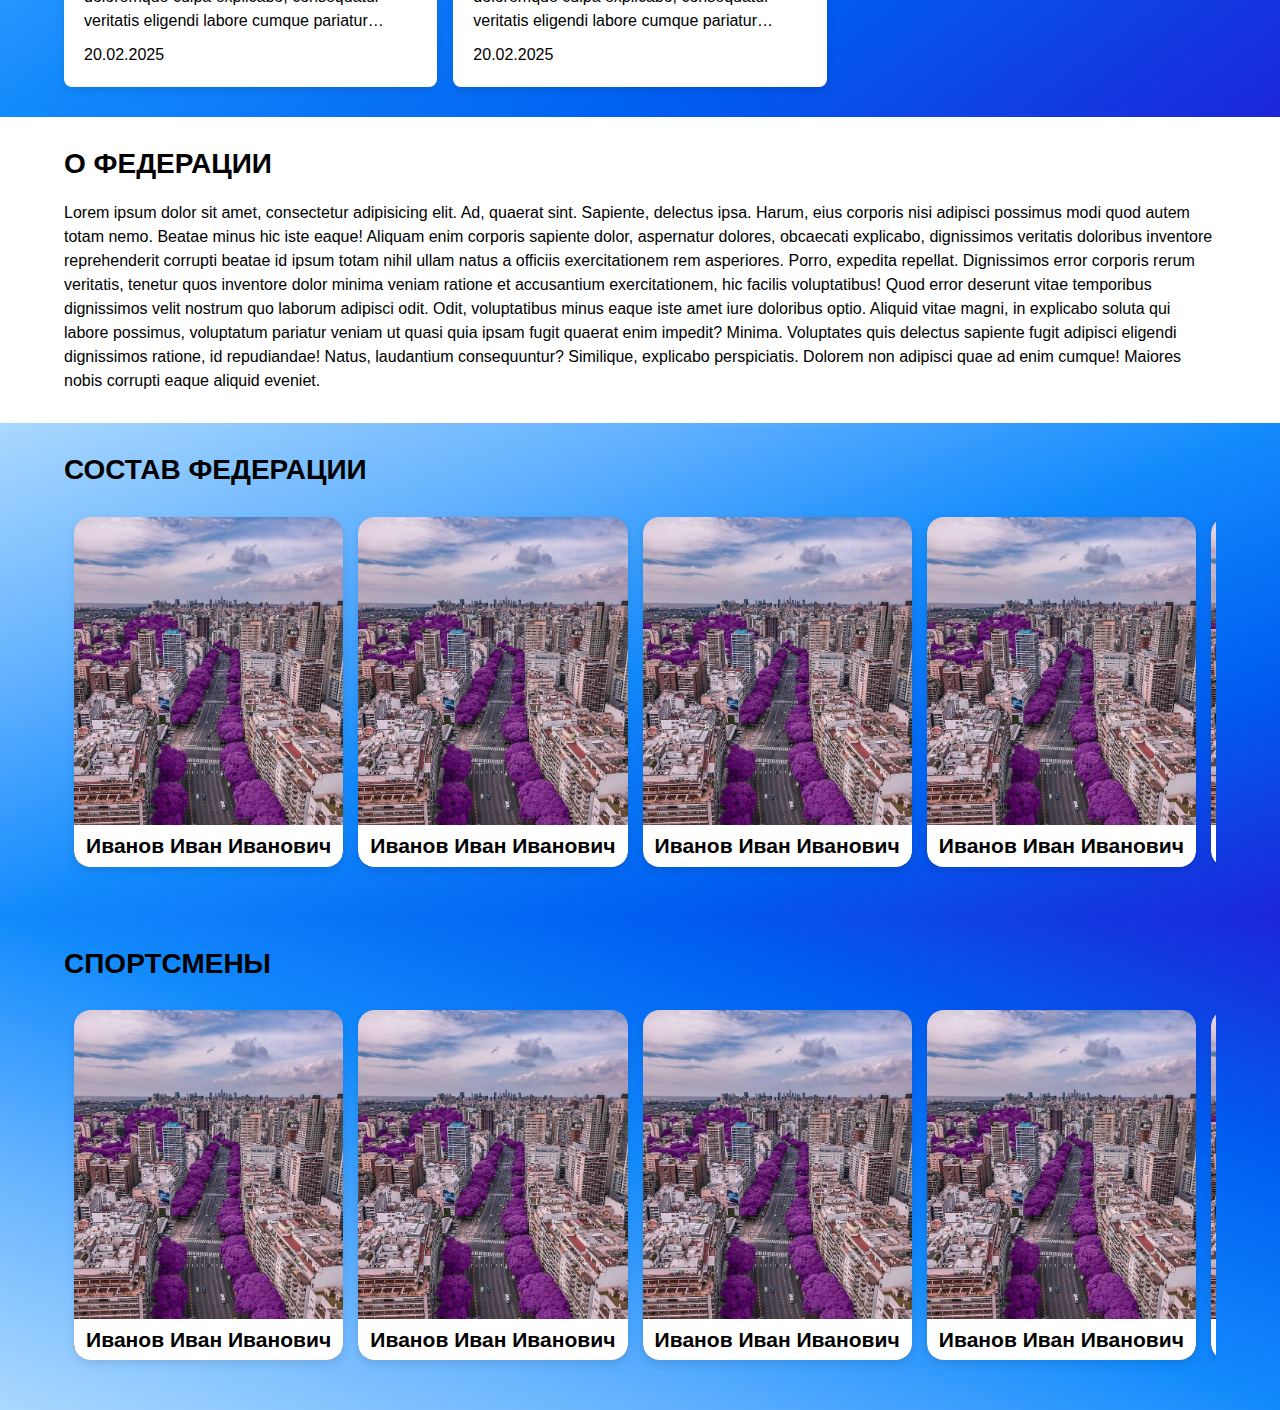
==== commit 41350e2a: "feat: added backgrouund" ====
--- a/index.html
+++ b/index.html
@@ -11,7 +11,7 @@
     <title>ФЕДЕРАЦИЯ ВОДНОЛЫЖНОГО СПОРТА РОССИИ</title>
   </head>
   <body class="page">
-    <section class="section main">
+    <section class="main">
       <div class="main__wrapper">
         <h1 class="section__heading main__heading">ФЕДЕРАЦИЯ ВОДНОЛЫЖНОГО СПОРТА РОССИИ</h1>
 
@@ -47,288 +47,296 @@
     </section>
 
     <section class="section responsive__list-container news">
-      <h2 class="section__heading">НОВОСТИ</h2>
-      <ul class="responsive__list">
-        <li class="responsive__list-item news__item">
-          <article class="news__card">
-            <div class="news__image-container">
-              <img class="news__image" src="/assets/images/news_1.webp" alt="news_1" />
-            </div>
-
-            <h3 class="news__heading">Новость 1</h3>
-
-            <p class="news__description">
-              Lorem ipsum dolor sit amet consectetur adipisicing elit. Sunt non optio vero
-              doloremque culpa explicabo, consequatur veritatis eligendi labore cumque pariatur
-              quibusdam eos hic dolorum id ratione ipsum fuga deleniti! Eligendi voluptate itaque
-              labore asperiores quis at eos eius minima id dolor odit, officiis dolores repellendus
-              illum incidunt hic numquam optio quia tenetur ratione rem aliquid architecto delectus.
-              Officia, ab!
-            </p>
-
-            <p class="news__date">20.02.2025</p>
-
-            <a class="news__link" href="#"></a>
-          </article>
-        </li>
-        <li class="responsive__list-item news__item">
-          <article class="news__card">
-            <div class="news__image-container">
-              <img class="news__image" src="/assets/images/news_1.webp" alt="news_1" />
-            </div>
-
-            <h3 class="news__heading">Новость 1</h3>
-
-            <p class="news__description">
-              Lorem ipsum dolor sit amet consectetur adipisicing elit. Sunt non optio vero
-              doloremque culpa explicabo, consequatur veritatis eligendi labore cumque pariatur
-              quibusdam eos hic dolorum id ratione ipsum fuga deleniti! Eligendi voluptate itaque
-              labore asperiores quis at eos eius minima id dolor odit, officiis dolores repellendus
-              illum incidunt hic numquam optio quia tenetur ratione rem aliquid architecto delectus.
-              Officia, ab!
-            </p>
-
-            <p class="news__date">20.02.2025</p>
-
-            <a class="news__link" href="#"></a>
-          </article>
-        </li>
-        <li class="responsive__list-item news__item">
-          <article class="news__card">
-            <div class="news__image-container">
-              <img class="news__image" src="/assets/images/news_1.webp" alt="news_1" />
-            </div>
-
-            <h3 class="news__heading">Новость 1</h3>
-
-            <p class="news__description">
-              Lorem ipsum dolor sit amet consectetur adipisicing elit. Sunt non optio vero
-              doloremque culpa explicabo, consequatur veritatis eligendi labore cumque pariatur
-              quibusdam eos hic dolorum id ratione ipsum fuga deleniti! Eligendi voluptate itaque
-              labore asperiores quis at eos eius minima id dolor odit, officiis dolores repellendus
-              illum incidunt hic numquam optio quia tenetur ratione rem aliquid architecto delectus.
-              Officia, ab!
-            </p>
-
-            <p class="news__date">20.02.2025</p>
-
-            <a class="news__link" href="#"></a>
-          </article>
-        </li>
-        <li class="responsive__list-item news__item">
-          <article class="news__card">
-            <div class="news__image-container">
-              <img class="news__image" src="/assets/images/news_1.webp" alt="news_1" />
-            </div>
-
-            <h3 class="news__heading">Новость 1</h3>
-
-            <p class="news__description">
-              Lorem ipsum dolor sit amet consectetur adipisicing elit. Sunt non optio vero
-              doloremque culpa explicabo, consequatur veritatis eligendi labore cumque pariatur
-              quibusdam eos hic dolorum id ratione ipsum fuga deleniti! Eligendi voluptate itaque
-              labore asperiores quis at eos eius minima id dolor odit, officiis dolores repellendus
-              illum incidunt hic numquam optio quia tenetur ratione rem aliquid architecto delectus.
-              Officia, ab!
-            </p>
-
-            <p class="news__date">20.02.2025</p>
-
-            <a class="news__link" href="#"></a>
-          </article>
-        </li>
-        <li class="responsive__list-item news__item">
-          <article class="news__card">
-            <div class="news__image-container">
-              <img class="news__image" src="/assets/images/news_1.webp" alt="news_1" />
-            </div>
-
-            <h3 class="news__heading">Новость 1</h3>
-
-            <p class="news__description">
-              Lorem ipsum dolor sit amet consectetur adipisicing elit. Sunt non optio vero
-              doloremque culpa explicabo, consequatur veritatis eligendi labore cumque pariatur
-              quibusdam eos hic dolorum id ratione ipsum fuga deleniti! Eligendi voluptate itaque
-              labore asperiores quis at eos eius minima id dolor odit, officiis dolores repellendus
-              illum incidunt hic numquam optio quia tenetur ratione rem aliquid architecto delectus.
-              Officia, ab!
-            </p>
-
-            <p class="news__date">20.02.2025</p>
-
-            <a class="news__link" href="#"></a>
-          </article>
-        </li>
-      </ul>
-    </section>
-
-    <section class="section about">
-      <div class="about__wrapper">
-        <h2 class="section__heading">О ФЕДЕРАЦИИ</h2>
-
-        <p>
-          Lorem ipsum dolor sit amet, consectetur adipisicing elit. Ad, quaerat sint. Sapiente,
-          delectus ipsa. Harum, eius corporis nisi adipisci possimus modi quod autem totam nemo.
-          Beatae minus hic iste eaque! Aliquam enim corporis sapiente dolor, aspernatur dolores,
-          obcaecati explicabo, dignissimos veritatis doloribus inventore reprehenderit corrupti
-          beatae id ipsum totam nihil ullam natus a officiis exercitationem rem asperiores. Porro,
-          expedita repellat. Dignissimos error corporis rerum veritatis, tenetur quos inventore
-          dolor minima veniam ratione et accusantium exercitationem, hic facilis voluptatibus! Quod
-          error deserunt vitae temporibus dignissimos velit nostrum quo laborum adipisci odit. Odit,
-          voluptatibus minus eaque iste amet iure doloribus optio. Aliquid vitae magni, in explicabo
-          soluta qui labore possimus, voluptatum pariatur veniam ut quasi quia ipsam fugit quaerat
-          enim impedit? Minima. Voluptates quis delectus sapiente fugit adipisci eligendi
-          dignissimos ratione, id repudiandae! Natus, laudantium consequuntur? Similique, explicabo
-          perspiciatis. Dolorem non adipisci quae ad enim cumque! Maiores nobis corrupti eaque
-          aliquid eveniet.
-        </p>
-      </div>
-    </section>
-
-    <section class="section team">
-      <h2 class="section__heading">СОСТАВ ФЕДЕРАЦИИ</h2>
-
-      <div id="teamSwiper" class="swiper team__swiper">
-        <div class="swiper-wrapper team__swiper-wrapper">
-          <div class="swiper-slide">
-            <article class="team__card">
-              <div class="team__image-container">
-                <img class="team__image" src="/assets/images/team_1.jpg" alt="team_1" />
-              </div>
-
-              <h3 class="team__heading">Иванов Иван Иванович</h3>
-
-              <a class="team__link" href="#"></a>
-            </article>
-          </div>
-          <div class="swiper-slide">
-            <article class="team__card">
-              <div class="team__image-container">
-                <img class="team__image" src="/assets/images/team_1.jpg" alt="team_1" />
-              </div>
-
-              <h3 class="team__heading">Иванов Иван Иванович</h3>
-
-              <a class="team__link" href="#"></a>
-            </article>
-          </div>
-          <div class="swiper-slide">
-            <article class="team__card">
-              <div class="team__image-container">
-                <img class="team__image" src="/assets/images/team_1.jpg" alt="team_1" />
-              </div>
-
-              <h3 class="team__heading">Иванов Иван Иванович</h3>
-
-              <a class="team__link" href="#"></a>
-            </article>
-          </div>
-          <div class="swiper-slide">
-            <article class="team__card">
-              <div class="team__image-container">
-                <img class="team__image" src="/assets/images/team_1.jpg" alt="team_1" />
-              </div>
-
-              <h3 class="team__heading">Иванов Иван Иванович</h3>
-
-              <a class="team__link" href="#"></a>
-            </article>
-          </div>
-          <div class="swiper-slide">
-            <article class="team__card">
-              <div class="team__image-container">
-                <img class="team__image" src="/assets/images/team_1.jpg" alt="team_1" />
-              </div>
-
-              <h3 class="team__heading">Иванов Иван Иванович</h3>
-
-              <a class="team__link" href="#"></a>
-            </article>
-          </div>
-          <div class="swiper-slide">
-            <article class="team__card">
-              <div class="team__image-container">
-                <img class="team__image" src="/assets/images/team_1.jpg" alt="team_1" />
-              </div>
-
-              <h3 class="team__heading">Иванов Иван Иванович</h3>
-
-              <a class="team__link" href="#"></a>
-            </article>
+      <div class="wrapper">
+        <h2 class="section__heading">НОВОСТИ</h2>
+        <ul class="responsive__list">
+          <li class="responsive__list-item news__item">
+            <article class="news__card">
+              <div class="news__image-container">
+                <img class="news__image" src="/assets/images/news_1.webp" alt="news_1" />
+              </div>
+
+              <h3 class="news__heading">Новость 1</h3>
+
+              <p class="news__description">
+                Lorem ipsum dolor sit amet consectetur adipisicing elit. Sunt non optio vero
+                doloremque culpa explicabo, consequatur veritatis eligendi labore cumque pariatur
+                quibusdam eos hic dolorum id ratione ipsum fuga deleniti! Eligendi voluptate itaque
+                labore asperiores quis at eos eius minima id dolor odit, officiis dolores
+                repellendus illum incidunt hic numquam optio quia tenetur ratione rem aliquid
+                architecto delectus. Officia, ab!
+              </p>
+
+              <p class="news__date">20.02.2025</p>
+
+              <a class="news__link" href="#"></a>
+            </article>
+          </li>
+          <li class="responsive__list-item news__item">
+            <article class="news__card">
+              <div class="news__image-container">
+                <img class="news__image" src="/assets/images/news_1.webp" alt="news_1" />
+              </div>
+
+              <h3 class="news__heading">Новость 1</h3>
+
+              <p class="news__description">
+                Lorem ipsum dolor sit amet consectetur adipisicing elit. Sunt non optio vero
+                doloremque culpa explicabo, consequatur veritatis eligendi labore cumque pariatur
+                quibusdam eos hic dolorum id ratione ipsum fuga deleniti! Eligendi voluptate itaque
+                labore asperiores quis at eos eius minima id dolor odit, officiis dolores
+                repellendus illum incidunt hic numquam optio quia tenetur ratione rem aliquid
+                architecto delectus. Officia, ab!
+              </p>
+
+              <p class="news__date">20.02.2025</p>
+
+              <a class="news__link" href="#"></a>
+            </article>
+          </li>
+          <li class="responsive__list-item news__item">
+            <article class="news__card">
+              <div class="news__image-container">
+                <img class="news__image" src="/assets/images/news_1.webp" alt="news_1" />
+              </div>
+
+              <h3 class="news__heading">Новость 1</h3>
+
+              <p class="news__description">
+                Lorem ipsum dolor sit amet consectetur adipisicing elit. Sunt non optio vero
+                doloremque culpa explicabo, consequatur veritatis eligendi labore cumque pariatur
+                quibusdam eos hic dolorum id ratione ipsum fuga deleniti! Eligendi voluptate itaque
+                labore asperiores quis at eos eius minima id dolor odit, officiis dolores
+                repellendus illum incidunt hic numquam optio quia tenetur ratione rem aliquid
+                architecto delectus. Officia, ab!
+              </p>
+
+              <p class="news__date">20.02.2025</p>
+
+              <a class="news__link" href="#"></a>
+            </article>
+          </li>
+          <li class="responsive__list-item news__item">
+            <article class="news__card">
+              <div class="news__image-container">
+                <img class="news__image" src="/assets/images/news_1.webp" alt="news_1" />
+              </div>
+
+              <h3 class="news__heading">Новость 1</h3>
+
+              <p class="news__description">
+                Lorem ipsum dolor sit amet consectetur adipisicing elit. Sunt non optio vero
+                doloremque culpa explicabo, consequatur veritatis eligendi labore cumque pariatur
+                quibusdam eos hic dolorum id ratione ipsum fuga deleniti! Eligendi voluptate itaque
+                labore asperiores quis at eos eius minima id dolor odit, officiis dolores
+                repellendus illum incidunt hic numquam optio quia tenetur ratione rem aliquid
+                architecto delectus. Officia, ab!
+              </p>
+
+              <p class="news__date">20.02.2025</p>
+
+              <a class="news__link" href="#"></a>
+            </article>
+          </li>
+          <li class="responsive__list-item news__item">
+            <article class="news__card">
+              <div class="news__image-container">
+                <img class="news__image" src="/assets/images/news_1.webp" alt="news_1" />
+              </div>
+
+              <h3 class="news__heading">Новость 1</h3>
+
+              <p class="news__description">
+                Lorem ipsum dolor sit amet consectetur adipisicing elit. Sunt non optio vero
+                doloremque culpa explicabo, consequatur veritatis eligendi labore cumque pariatur
+                quibusdam eos hic dolorum id ratione ipsum fuga deleniti! Eligendi voluptate itaque
+                labore asperiores quis at eos eius minima id dolor odit, officiis dolores
+                repellendus illum incidunt hic numquam optio quia tenetur ratione rem aliquid
+                architecto delectus. Officia, ab!
+              </p>
+
+              <p class="news__date">20.02.2025</p>
+
+              <a class="news__link" href="#"></a>
+            </article>
+          </li>
+        </ul>
+      </div>
+    </section>
+
+    <section class="about">
+      <div class="wrapper">
+        <div class="about__wrapper">
+          <h2 class="section__heading">О ФЕДЕРАЦИИ</h2>
+
+          <p>
+            Lorem ipsum dolor sit amet, consectetur adipisicing elit. Ad, quaerat sint. Sapiente,
+            delectus ipsa. Harum, eius corporis nisi adipisci possimus modi quod autem totam nemo.
+            Beatae minus hic iste eaque! Aliquam enim corporis sapiente dolor, aspernatur dolores,
+            obcaecati explicabo, dignissimos veritatis doloribus inventore reprehenderit corrupti
+            beatae id ipsum totam nihil ullam natus a officiis exercitationem rem asperiores. Porro,
+            expedita repellat. Dignissimos error corporis rerum veritatis, tenetur quos inventore
+            dolor minima veniam ratione et accusantium exercitationem, hic facilis voluptatibus!
+            Quod error deserunt vitae temporibus dignissimos velit nostrum quo laborum adipisci
+            odit. Odit, voluptatibus minus eaque iste amet iure doloribus optio. Aliquid vitae
+            magni, in explicabo soluta qui labore possimus, voluptatum pariatur veniam ut quasi quia
+            ipsam fugit quaerat enim impedit? Minima. Voluptates quis delectus sapiente fugit
+            adipisci eligendi dignissimos ratione, id repudiandae! Natus, laudantium consequuntur?
+            Similique, explicabo perspiciatis. Dolorem non adipisci quae ad enim cumque! Maiores
+            nobis corrupti eaque aliquid eveniet.
+          </p>
+        </div>
+      </div>
+    </section>
+
+    <section class="team">
+      <div class="wrapper team__wrapper">
+        <h2 class="section__heading">СОСТАВ ФЕДЕРАЦИИ</h2>
+
+        <div id="teamSwiper" class="swiper team__swiper">
+          <div class="swiper-wrapper team__swiper-wrapper">
+            <div class="swiper-slide team-slide">
+              <article class="team__card">
+                <div class="team__image-container">
+                  <img class="team__image" src="/assets/images/team_1.jpg" alt="team_1" />
+                </div>
+
+                <h3 class="team__heading">Иванов Иван Иванович</h3>
+
+                <a class="team__link" href="#"></a>
+              </article>
+            </div>
+            <div class="swiper-slide">
+              <article class="team__card">
+                <div class="team__image-container">
+                  <img class="team__image" src="/assets/images/team_1.jpg" alt="team_1" />
+                </div>
+
+                <h3 class="team__heading">Иванов Иван Иванович</h3>
+
+                <a class="team__link" href="#"></a>
+              </article>
+            </div>
+            <div class="swiper-slide">
+              <article class="team__card">
+                <div class="team__image-container">
+                  <img class="team__image" src="/assets/images/team_1.jpg" alt="team_1" />
+                </div>
+
+                <h3 class="team__heading">Иванов Иван Иванович</h3>
+
+                <a class="team__link" href="#"></a>
+              </article>
+            </div>
+            <div class="swiper-slide">
+              <article class="team__card">
+                <div class="team__image-container">
+                  <img class="team__image" src="/assets/images/team_1.jpg" alt="team_1" />
+                </div>
+
+                <h3 class="team__heading">Иванов Иван Иванович</h3>
+
+                <a class="team__link" href="#"></a>
+              </article>
+            </div>
+            <div class="swiper-slide">
+              <article class="team__card">
+                <div class="team__image-container">
+                  <img class="team__image" src="/assets/images/team_1.jpg" alt="team_1" />
+                </div>
+
+                <h3 class="team__heading">Иванов Иван Иванович</h3>
+
+                <a class="team__link" href="#"></a>
+              </article>
+            </div>
+            <div class="swiper-slide">
+              <article class="team__card">
+                <div class="team__image-container">
+                  <img class="team__image" src="/assets/images/team_1.jpg" alt="team_1" />
+                </div>
+
+                <h3 class="team__heading">Иванов Иван Иванович</h3>
+
+                <a class="team__link" href="#"></a>
+              </article>
+            </div>
           </div>
         </div>
       </div>
     </section>
 
-    <section class="section athletes">
-      <h2 class="section__heading">СПОРТСМЕНЫ</h2>
-      <div id="athletesSwiper" class="swiper team__swiper">
-        <div class="swiper-wrapper team__swiper-wrapper">
-          <div class="swiper-slide">
-            <article class="team__card">
-              <div class="team__image-container">
-                <img class="team__image" src="/assets/images/team_1.jpg" alt="team_1" />
-              </div>
-
-              <h3 class="team__heading">Иванов Иван Иванович</h3>
-
-              <a class="team__link" href="#"></a>
-            </article>
-          </div>
-          <div class="swiper-slide">
-            <article class="team__card">
-              <div class="team__image-container">
-                <img class="team__image" src="/assets/images/team_1.jpg" alt="team_1" />
-              </div>
-
-              <h3 class="team__heading">Иванов Иван Иванович</h3>
-
-              <a class="team__link" href="#"></a>
-            </article>
-          </div>
-          <div class="swiper-slide">
-            <article class="team__card">
-              <div class="team__image-container">
-                <img class="team__image" src="/assets/images/team_1.jpg" alt="team_1" />
-              </div>
-
-              <h3 class="team__heading">Иванов Иван Иванович</h3>
-
-              <a class="team__link" href="#"></a>
-            </article>
-          </div>
-          <div class="swiper-slide">
-            <article class="team__card">
-              <div class="team__image-container">
-                <img class="team__image" src="/assets/images/team_1.jpg" alt="team_1" />
-              </div>
-
-              <h3 class="team__heading">Иванов Иван Иванович</h3>
-
-              <a class="team__link" href="#"></a>
-            </article>
-          </div>
-          <div class="swiper-slide">
-            <article class="team__card">
-              <div class="team__image-container">
-                <img class="team__image" src="/assets/images/team_1.jpg" alt="team_1" />
-              </div>
-
-              <h3 class="team__heading">Иванов Иван Иванович</h3>
-
-              <a class="team__link" href="#"></a>
-            </article>
-          </div>
-          <div class="swiper-slide">
-            <article class="team__card">
-              <div class="team__image-container">
-                <img class="team__image" src="/assets/images/team_1.jpg" alt="team_1" />
-              </div>
-
-              <h3 class="team__heading">Иванов Иван Иванович</h3>
-
-              <a class="team__link" href="#"></a>
-            </article>
+    <section class="athletes">
+      <div class="wrapper team__wrapper">
+        <h2 class="section__heading">СПОРТСМЕНЫ</h2>
+        <div id="athletesSwiper" class="swiper team__swiper">
+          <div class="swiper-wrapper team__swiper-wrapper">
+            <div class="swiper-slide">
+              <article class="team__card">
+                <div class="team__image-container">
+                  <img class="team__image" src="/assets/images/team_1.jpg" alt="team_1" />
+                </div>
+
+                <h3 class="team__heading">Иванов Иван Иванович</h3>
+
+                <a class="team__link" href="#"></a>
+              </article>
+            </div>
+            <div class="swiper-slide">
+              <article class="team__card">
+                <div class="team__image-container">
+                  <img class="team__image" src="/assets/images/team_1.jpg" alt="team_1" />
+                </div>
+
+                <h3 class="team__heading">Иванов Иван Иванович</h3>
+
+                <a class="team__link" href="#"></a>
+              </article>
+            </div>
+            <div class="swiper-slide">
+              <article class="team__card">
+                <div class="team__image-container">
+                  <img class="team__image" src="/assets/images/team_1.jpg" alt="team_1" />
+                </div>
+
+                <h3 class="team__heading">Иванов Иван Иванович</h3>
+
+                <a class="team__link" href="#"></a>
+              </article>
+            </div>
+            <div class="swiper-slide">
+              <article class="team__card">
+                <div class="team__image-container">
+                  <img class="team__image" src="/assets/images/team_1.jpg" alt="team_1" />
+                </div>
+
+                <h3 class="team__heading">Иванов Иван Иванович</h3>
+
+                <a class="team__link" href="#"></a>
+              </article>
+            </div>
+            <div class="swiper-slide">
+              <article class="team__card">
+                <div class="team__image-container">
+                  <img class="team__image" src="/assets/images/team_1.jpg" alt="team_1" />
+                </div>
+
+                <h3 class="team__heading">Иванов Иван Иванович</h3>
+
+                <a class="team__link" href="#"></a>
+              </article>
+            </div>
+            <div class="swiper-slide">
+              <article class="team__card">
+                <div class="team__image-container">
+                  <img class="team__image" src="/assets/images/team_1.jpg" alt="team_1" />
+                </div>
+
+                <h3 class="team__heading">Иванов Иван Иванович</h3>
+
+                <a class="team__link" href="#"></a>
+              </article>
+            </div>
           </div>
         </div>
       </div>
--- a/styles/style.css
+++ b/styles/style.css
@@ -7,7 +7,6 @@
 .swiper-slide {
   text-align: center;
   font-size: 18px;
-  background: #fff;
   display: flex;
   justify-content: center;
   align-items: center;
@@ -49,14 +48,6 @@
   height: 100%;
 }
 
-.section {
-  max-width: 1440px;
-
-  padding: 10px;
-
-  margin-inline: auto;
-}
-
 .section__heading {
   width: min(90vw, 1200px);
 
@@ -66,6 +57,20 @@
   text-align: start;
 }
 
+.wrapper {
+  display: flex;
+  flex-direction: column;
+  align-items: center;
+  justify-content: center;
+  gap: 10px;
+
+  max-width: 1440px;
+
+  padding: 30px 10px;
+
+  margin-inline: auto;
+}
+
 /* MAIN */
 
 .main {
@@ -81,6 +86,8 @@
   gap: 20px;
 
   width: min(90vw, 1200px);
+
+  padding-block: 30px;
 }
 
 .main__heading {
@@ -113,6 +120,10 @@
 
 /* NEWS */
 
+.news {
+  background-image: linear-gradient(to left top, #1c26d9, #005ff1, #138bfc, #66b3ff, #aad8ff);
+}
+
 .news__item {
   position: relative;
 
@@ -197,14 +208,24 @@
 }
 
 /* TEAM */
-
 .team {
-  width: min(90vw, 1200px);
+  background-image: linear-gradient(to left top, #1c26d9, #005ff1, #138bfc, #66b3ff, #aad8ff);
+}
+
+.team__wrapper {
+  width: min(90vw, 1200px);
+
+  padding: 30px 0px;
 }
 
 .swiper.team__swiper {
   padding-block: 20px;
+  padding-inline-start: 10px;
   padding-inline-end: 20px;
+}
+
+.team-slide {
+  border-radius: 16px;
 }
 
 .team__card {
@@ -234,17 +255,22 @@
   inset: 0;
 
   border-radius: 16px;
-
-  overflow: hidden;
 }
 
 .team__image {
   width: 100%;
   height: 100%;
 
+  min-height: 350px;
+  max-height: 350px;
+
   object-fit: cover;
 
   transition: all 0.2s linear;
+
+  border-radius: 16px;
+
+  overflow: hidden;
 }
 
 .team__heading {
@@ -252,6 +278,7 @@
 
   bottom: 0;
   left: 0;
+  right: 0;
 
   width: 100%;
 
@@ -260,6 +287,9 @@
   text-align: center;
 
   background-color: var(--white);
+
+  border-bottom-right-radius: 16px;
+  border-bottom-left-radius: 16px;
 }
 
 .team__link {
@@ -272,7 +302,7 @@
 /* ATHLETES */
 
 .athletes {
-  width: min(90vw, 1200px);
+  background-image: linear-gradient(to left bottom, #1c26d9, #005ff1, #138bfc, #66b3ff, #aad8ff);
 }
 
 @media screen {
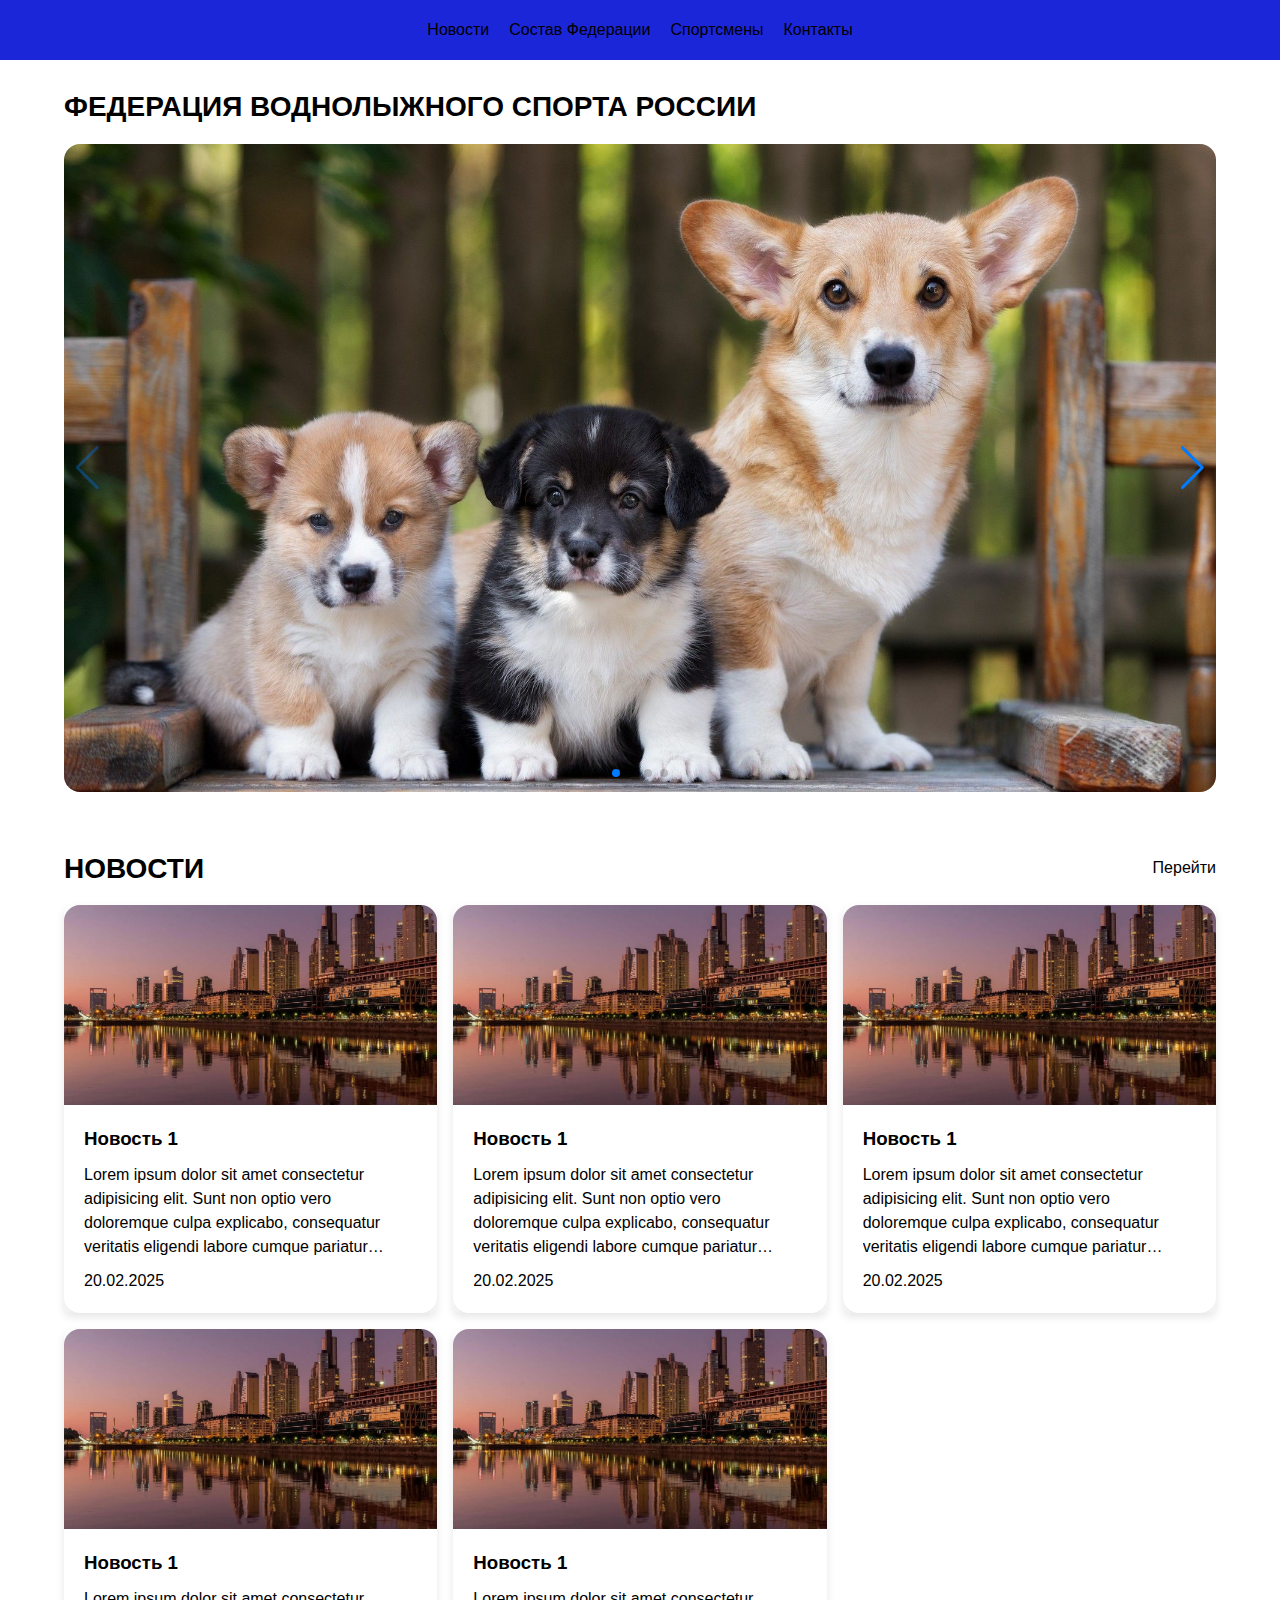
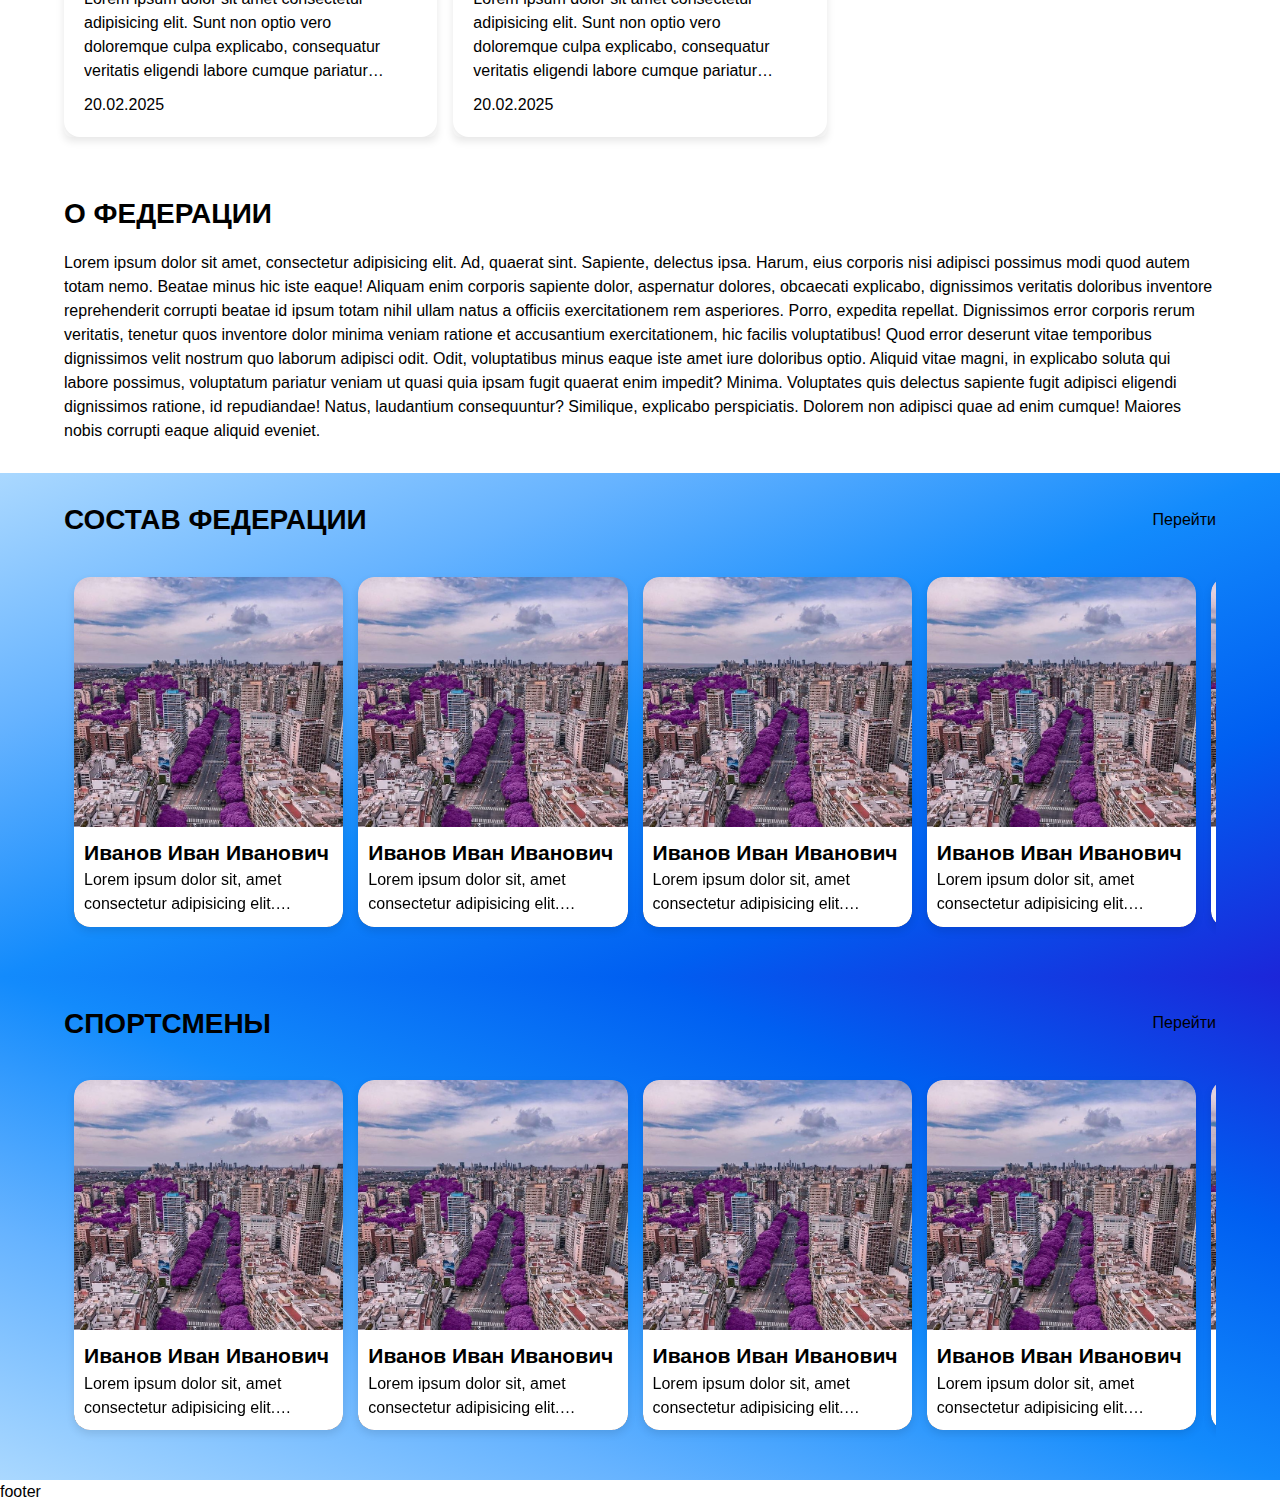
==== commit 9a1fecc6: "feat: added news swiper, header" ====
--- a/index.html
+++ b/index.html
@@ -11,6 +11,54 @@
     <title>ФЕДЕРАЦИЯ ВОДНОЛЫЖНОГО СПОРТА РОССИИ</title>
   </head>
   <body class="page">
+    <header class="header">
+      <div class="logo__container">
+        <img class="logo" src="" alt="" />
+      </div>
+
+      <nav class="nav">
+        <ul class="nav__list">
+          <li class="nav__item">
+            <a class="nav__link" href="#">Новости</a>
+          </li>
+          <li class="nav__item">
+            <a class="nav__link" href="#">Состав Федерации</a>
+          </li>
+          <li class="nav__item">
+            <a class="nav__link" href="#">Спортсмены</a>
+          </li>
+          <li class="nav__item">
+            <a class="nav__link" href="#">Контакты</a>
+          </li>
+        </ul>
+      </nav>
+
+      <div id="mobileNavContainer" class="mobile__nav-container">
+        <div class="mobile__nav-wrapper">
+          <nav class="mobile__nav">
+            <ul class="mobile__nav-list">
+              <li class="mobile__nav-item">
+                <a class="nav__link" href="#">Новости</a>
+              </li>
+              <li class="mobile__nav-item">
+                <a class="nav__link" href="#">Состав Федерации</a>
+              </li>
+              <li class="mobile__nav-item">
+                <a class="nav__link" href="#">Спортсмены</a>
+              </li>
+              <li class="mobile__nav-item">
+                <a class="nav__link" href="#">Контакты</a>
+              </li>
+            </ul>
+          </nav>
+
+          <button class="mobile__nav-close">Закрыть</button>
+        </div>
+
+        <button class="mobile__nav-open">Открыть</button>
+      </div>
+    </header>
+
     <section class="main">
       <div class="main__wrapper">
         <h1 class="section__heading main__heading">ФЕДЕРАЦИЯ ВОДНОЛЫЖНОГО СПОРТА РОССИИ</h1>
@@ -48,26 +96,33 @@
 
     <section class="section responsive__list-container news">
       <div class="wrapper">
-        <h2 class="section__heading">НОВОСТИ</h2>
-        <ul class="responsive__list">
+        <div class="section__heading-container">
+          <h2 class="section__heading">НОВОСТИ</h2>
+
+          <a class="section__heading-link" href="#">Перейти</a>
+        </div>
+
+        <ul class="responsive__list news__list">
           <li class="responsive__list-item news__item">
             <article class="news__card">
               <div class="news__image-container">
                 <img class="news__image" src="/assets/images/news_1.webp" alt="news_1" />
               </div>
 
-              <h3 class="news__heading">Новость 1</h3>
-
-              <p class="news__description">
-                Lorem ipsum dolor sit amet consectetur adipisicing elit. Sunt non optio vero
-                doloremque culpa explicabo, consequatur veritatis eligendi labore cumque pariatur
-                quibusdam eos hic dolorum id ratione ipsum fuga deleniti! Eligendi voluptate itaque
-                labore asperiores quis at eos eius minima id dolor odit, officiis dolores
-                repellendus illum incidunt hic numquam optio quia tenetur ratione rem aliquid
-                architecto delectus. Officia, ab!
-              </p>
-
-              <p class="news__date">20.02.2025</p>
+              <div class="news__content">
+                <h3 class="news__heading">Новость 1</h3>
+
+                <p class="news__description">
+                  Lorem ipsum dolor sit amet consectetur adipisicing elit. Sunt non optio vero
+                  doloremque culpa explicabo, consequatur veritatis eligendi labore cumque pariatur
+                  quibusdam eos hic dolorum id ratione ipsum fuga deleniti! Eligendi voluptate
+                  itaque labore asperiores quis at eos eius minima id dolor odit, officiis dolores
+                  repellendus illum incidunt hic numquam optio quia tenetur ratione rem aliquid
+                  architecto delectus. Officia, ab!
+                </p>
+
+                <p class="news__date">20.02.2025</p>
+              </div>
 
               <a class="news__link" href="#"></a>
             </article>
@@ -78,18 +133,20 @@
                 <img class="news__image" src="/assets/images/news_1.webp" alt="news_1" />
               </div>
 
-              <h3 class="news__heading">Новость 1</h3>
-
-              <p class="news__description">
-                Lorem ipsum dolor sit amet consectetur adipisicing elit. Sunt non optio vero
-                doloremque culpa explicabo, consequatur veritatis eligendi labore cumque pariatur
-                quibusdam eos hic dolorum id ratione ipsum fuga deleniti! Eligendi voluptate itaque
-                labore asperiores quis at eos eius minima id dolor odit, officiis dolores
-                repellendus illum incidunt hic numquam optio quia tenetur ratione rem aliquid
-                architecto delectus. Officia, ab!
-              </p>
-
-              <p class="news__date">20.02.2025</p>
+              <div class="news__content">
+                <h3 class="news__heading">Новость 1</h3>
+
+                <p class="news__description">
+                  Lorem ipsum dolor sit amet consectetur adipisicing elit. Sunt non optio vero
+                  doloremque culpa explicabo, consequatur veritatis eligendi labore cumque pariatur
+                  quibusdam eos hic dolorum id ratione ipsum fuga deleniti! Eligendi voluptate
+                  itaque labore asperiores quis at eos eius minima id dolor odit, officiis dolores
+                  repellendus illum incidunt hic numquam optio quia tenetur ratione rem aliquid
+                  architecto delectus. Officia, ab!
+                </p>
+
+                <p class="news__date">20.02.2025</p>
+              </div>
 
               <a class="news__link" href="#"></a>
             </article>
@@ -100,19 +157,20 @@
                 <img class="news__image" src="/assets/images/news_1.webp" alt="news_1" />
               </div>
 
-              <h3 class="news__heading">Новость 1</h3>
-
-              <p class="news__description">
-                Lorem ipsum dolor sit amet consectetur adipisicing elit. Sunt non optio vero
-                doloremque culpa explicabo, consequatur veritatis eligendi labore cumque pariatur
-                quibusdam eos hic dolorum id ratione ipsum fuga deleniti! Eligendi voluptate itaque
-                labore asperiores quis at eos eius minima id dolor odit, officiis dolores
-                repellendus illum incidunt hic numquam optio quia tenetur ratione rem aliquid
-                architecto delectus. Officia, ab!
-              </p>
-
-              <p class="news__date">20.02.2025</p>
-
+              <div class="news__content">
+                <h3 class="news__heading">Новость 1</h3>
+
+                <p class="news__description">
+                  Lorem ipsum dolor sit amet consectetur adipisicing elit. Sunt non optio vero
+                  doloremque culpa explicabo, consequatur veritatis eligendi labore cumque pariatur
+                  quibusdam eos hic dolorum id ratione ipsum fuga deleniti! Eligendi voluptate
+                  itaque labore asperiores quis at eos eius minima id dolor odit, officiis dolores
+                  repellendus illum incidunt hic numquam optio quia tenetur ratione rem aliquid
+                  architecto delectus. Officia, ab!
+                </p>
+
+                <p class="news__date">20.02.2025</p>
+              </div>
               <a class="news__link" href="#"></a>
             </article>
           </li>
@@ -122,18 +180,20 @@
                 <img class="news__image" src="/assets/images/news_1.webp" alt="news_1" />
               </div>
 
-              <h3 class="news__heading">Новость 1</h3>
-
-              <p class="news__description">
-                Lorem ipsum dolor sit amet consectetur adipisicing elit. Sunt non optio vero
-                doloremque culpa explicabo, consequatur veritatis eligendi labore cumque pariatur
-                quibusdam eos hic dolorum id ratione ipsum fuga deleniti! Eligendi voluptate itaque
-                labore asperiores quis at eos eius minima id dolor odit, officiis dolores
-                repellendus illum incidunt hic numquam optio quia tenetur ratione rem aliquid
-                architecto delectus. Officia, ab!
-              </p>
-
-              <p class="news__date">20.02.2025</p>
+              <div class="news__content">
+                <h3 class="news__heading">Новость 1</h3>
+
+                <p class="news__description">
+                  Lorem ipsum dolor sit amet consectetur adipisicing elit. Sunt non optio vero
+                  doloremque culpa explicabo, consequatur veritatis eligendi labore cumque pariatur
+                  quibusdam eos hic dolorum id ratione ipsum fuga deleniti! Eligendi voluptate
+                  itaque labore asperiores quis at eos eius minima id dolor odit, officiis dolores
+                  repellendus illum incidunt hic numquam optio quia tenetur ratione rem aliquid
+                  architecto delectus. Officia, ab!
+                </p>
+
+                <p class="news__date">20.02.2025</p>
+              </div>
 
               <a class="news__link" href="#"></a>
             </article>
@@ -144,23 +204,176 @@
                 <img class="news__image" src="/assets/images/news_1.webp" alt="news_1" />
               </div>
 
-              <h3 class="news__heading">Новость 1</h3>
-
-              <p class="news__description">
-                Lorem ipsum dolor sit amet consectetur adipisicing elit. Sunt non optio vero
-                doloremque culpa explicabo, consequatur veritatis eligendi labore cumque pariatur
-                quibusdam eos hic dolorum id ratione ipsum fuga deleniti! Eligendi voluptate itaque
-                labore asperiores quis at eos eius minima id dolor odit, officiis dolores
-                repellendus illum incidunt hic numquam optio quia tenetur ratione rem aliquid
-                architecto delectus. Officia, ab!
-              </p>
-
-              <p class="news__date">20.02.2025</p>
+              <div class="news__content">
+                <h3 class="news__heading">Новость 1</h3>
+
+                <p class="news__description">
+                  Lorem ipsum dolor sit amet consectetur adipisicing elit. Sunt non optio vero
+                  doloremque culpa explicabo, consequatur veritatis eligendi labore cumque pariatur
+                  quibusdam eos hic dolorum id ratione ipsum fuga deleniti! Eligendi voluptate
+                  itaque labore asperiores quis at eos eius minima id dolor odit, officiis dolores
+                  repellendus illum incidunt hic numquam optio quia tenetur ratione rem aliquid
+                  architecto delectus. Officia, ab!
+                </p>
+
+                <p class="news__date">20.02.2025</p>
+              </div>
 
               <a class="news__link" href="#"></a>
             </article>
           </li>
         </ul>
+
+        <div class="news__swiper-wrapper">
+          <div id="newsSwiper" class="swiper news__swiper">
+            <div class="swiper-wrapper news__swiper-wrapper">
+              <div class="swiper-slide news-slide">
+                <article class="news__card">
+                  <div class="news__image-container">
+                    <img class="news__image" src="/assets/images/news_1.webp" alt="news_1" />
+                  </div>
+
+                  <div class="news__content">
+                    <h3 class="news__heading">Новость 1</h3>
+
+                    <p class="news__description">
+                      Lorem ipsum dolor sit amet consectetur adipisicing elit. Sunt non optio vero
+                      doloremque culpa explicabo, consequatur veritatis eligendi labore cumque
+                      pariatur quibusdam eos hic dolorum id ratione ipsum fuga deleniti! Eligendi
+                      voluptate itaque labore asperiores quis at eos eius minima id dolor odit,
+                      officiis dolores repellendus illum incidunt hic numquam optio quia tenetur
+                      ratione rem aliquid architecto delectus. Officia, ab!
+                    </p>
+
+                    <p class="news__date">20.02.2025</p>
+                  </div>
+
+                  <a class="news__link" href="#"></a>
+                </article>
+              </div>
+              <div class="swiper-slide news-slide">
+                <article class="news__card">
+                  <div class="news__image-container">
+                    <img class="news__image" src="/assets/images/news_1.webp" alt="news_1" />
+                  </div>
+
+                  <div class="news__content">
+                    <h3 class="news__heading">Новость 1</h3>
+
+                    <p class="news__description">
+                      Lorem ipsum dolor sit amet consectetur adipisicing elit. Sunt non optio vero
+                      doloremque culpa explicabo, consequatur veritatis eligendi labore cumque
+                      pariatur quibusdam eos hic dolorum id ratione ipsum fuga deleniti! Eligendi
+                      voluptate itaque labore asperiores quis at eos eius minima id dolor odit,
+                      officiis dolores repellendus illum incidunt hic numquam optio quia tenetur
+                      ratione rem aliquid architecto delectus. Officia, ab!
+                    </p>
+
+                    <p class="news__date">20.02.2025</p>
+                  </div>
+
+                  <a class="news__link" href="#"></a>
+                </article>
+              </div>
+              <div class="swiper-slide news-slide">
+                <article class="news__card">
+                  <div class="news__image-container">
+                    <img class="news__image" src="/assets/images/news_1.webp" alt="news_1" />
+                  </div>
+
+                  <div class="news__content">
+                    <h3 class="news__heading">Новость 1</h3>
+
+                    <p class="news__description">
+                      Lorem ipsum dolor sit amet consectetur adipisicing elit. Sunt non optio vero
+                      doloremque culpa explicabo, consequatur veritatis eligendi labore cumque
+                      pariatur quibusdam eos hic dolorum id ratione ipsum fuga deleniti! Eligendi
+                      voluptate itaque labore asperiores quis at eos eius minima id dolor odit,
+                      officiis dolores repellendus illum incidunt hic numquam optio quia tenetur
+                      ratione rem aliquid architecto delectus. Officia, ab!
+                    </p>
+
+                    <p class="news__date">20.02.2025</p>
+                  </div>
+
+                  <a class="news__link" href="#"></a>
+                </article>
+              </div>
+              <div class="swiper-slide news-slide">
+                <article class="news__card">
+                  <div class="news__image-container">
+                    <img class="news__image" src="/assets/images/news_1.webp" alt="news_1" />
+                  </div>
+
+                  <div class="news__content">
+                    <h3 class="news__heading">Новость 1</h3>
+
+                    <p class="news__description">
+                      Lorem ipsum dolor sit amet consectetur adipisicing elit. Sunt non optio vero
+                      doloremque culpa explicabo, consequatur veritatis eligendi labore cumque
+                      pariatur quibusdam eos hic dolorum id ratione ipsum fuga deleniti! Eligendi
+                      voluptate itaque labore asperiores quis at eos eius minima id dolor odit,
+                      officiis dolores repellendus illum incidunt hic numquam optio quia tenetur
+                      ratione rem aliquid architecto delectus. Officia, ab!
+                    </p>
+
+                    <p class="news__date">20.02.2025</p>
+                  </div>
+
+                  <a class="news__link" href="#"></a>
+                </article>
+              </div>
+              <div class="swiper-slide news-slide">
+                <article class="news__card">
+                  <div class="news__image-container">
+                    <img class="news__image" src="/assets/images/news_1.webp" alt="news_1" />
+                  </div>
+
+                  <div class="news__content">
+                    <h3 class="news__heading">Новость 1</h3>
+
+                    <p class="news__description">
+                      Lorem ipsum dolor sit amet consectetur adipisicing elit. Sunt non optio vero
+                      doloremque culpa explicabo, consequatur veritatis eligendi labore cumque
+                      pariatur quibusdam eos hic dolorum id ratione ipsum fuga deleniti! Eligendi
+                      voluptate itaque labore asperiores quis at eos eius minima id dolor odit,
+                      officiis dolores repellendus illum incidunt hic numquam optio quia tenetur
+                      ratione rem aliquid architecto delectus. Officia, ab!
+                    </p>
+
+                    <p class="news__date">20.02.2025</p>
+                  </div>
+
+                  <a class="news__link" href="#"></a>
+                </article>
+              </div>
+              <div class="swiper-slide news-slide">
+                <article class="news__card">
+                  <div class="news__image-container">
+                    <img class="news__image" src="/assets/images/news_1.webp" alt="news_1" />
+                  </div>
+
+                  <div class="news__content">
+                    <h3 class="news__heading">Новость 1</h3>
+
+                    <p class="news__description">
+                      Lorem ipsum dolor sit amet consectetur adipisicing elit. Sunt non optio vero
+                      doloremque culpa explicabo, consequatur veritatis eligendi labore cumque
+                      pariatur quibusdam eos hic dolorum id ratione ipsum fuga deleniti! Eligendi
+                      voluptate itaque labore asperiores quis at eos eius minima id dolor odit,
+                      officiis dolores repellendus illum incidunt hic numquam optio quia tenetur
+                      ratione rem aliquid architecto delectus. Officia, ab!
+                    </p>
+
+                    <p class="news__date">20.02.2025</p>
+                  </div>
+
+                  <a class="news__link" href="#"></a>
+                </article>
+              </div>
+            </div>
+          </div>
+        </div>
       </div>
     </section>
 
@@ -191,7 +404,11 @@
 
     <section class="team">
       <div class="wrapper team__wrapper">
-        <h2 class="section__heading">СОСТАВ ФЕДЕРАЦИИ</h2>
+        <div class="section__heading-container">
+          <h2 class="section__heading">СОСТАВ ФЕДЕРАЦИИ</h2>
+
+          <a class="section__heading-link" href="#">Перейти</a>
+        </div>
 
         <div id="teamSwiper" class="swiper team__swiper">
           <div class="swiper-wrapper team__swiper-wrapper">
@@ -201,62 +418,146 @@
                   <img class="team__image" src="/assets/images/team_1.jpg" alt="team_1" />
                 </div>
 
-                <h3 class="team__heading">Иванов Иван Иванович</h3>
-
-                <a class="team__link" href="#"></a>
-              </article>
-            </div>
-            <div class="swiper-slide">
-              <article class="team__card">
-                <div class="team__image-container">
-                  <img class="team__image" src="/assets/images/team_1.jpg" alt="team_1" />
-                </div>
-
-                <h3 class="team__heading">Иванов Иван Иванович</h3>
-
-                <a class="team__link" href="#"></a>
-              </article>
-            </div>
-            <div class="swiper-slide">
-              <article class="team__card">
-                <div class="team__image-container">
-                  <img class="team__image" src="/assets/images/team_1.jpg" alt="team_1" />
-                </div>
-
-                <h3 class="team__heading">Иванов Иван Иванович</h3>
-
-                <a class="team__link" href="#"></a>
-              </article>
-            </div>
-            <div class="swiper-slide">
-              <article class="team__card">
-                <div class="team__image-container">
-                  <img class="team__image" src="/assets/images/team_1.jpg" alt="team_1" />
-                </div>
-
-                <h3 class="team__heading">Иванов Иван Иванович</h3>
-
-                <a class="team__link" href="#"></a>
-              </article>
-            </div>
-            <div class="swiper-slide">
-              <article class="team__card">
-                <div class="team__image-container">
-                  <img class="team__image" src="/assets/images/team_1.jpg" alt="team_1" />
-                </div>
-
-                <h3 class="team__heading">Иванов Иван Иванович</h3>
-
-                <a class="team__link" href="#"></a>
-              </article>
-            </div>
-            <div class="swiper-slide">
-              <article class="team__card">
-                <div class="team__image-container">
-                  <img class="team__image" src="/assets/images/team_1.jpg" alt="team_1" />
-                </div>
-
-                <h3 class="team__heading">Иванов Иван Иванович</h3>
+                <div class="team__content">
+                  <h3 class="team__heading">Иванов Иван Иванович</h3>
+
+                  <p class="team__description">
+                    Lorem ipsum dolor sit, amet consectetur adipisicing elit. Voluptatem at, fuga
+                    exercitationem ut dolore voluptatibus inventore voluptates voluptas placeat
+                    laborum quidem corporis fugit quia assumenda reprehenderit culpa ratione quas
+                    odio. Blanditiis labore similique cupiditate nisi libero natus odit animi illum
+                    iste tempore ratione distinctio, consequatur eos quod rem voluptatibus quas quam
+                    voluptatum quis veritatis vero commodi. Qui placeat ipsa praesentium. Assumenda
+                    eveniet et tempore nihil unde, temporibus reprehenderit nulla, dolorum ab eum
+                    asperiores quisquam, molestiae atque beatae repudiandae? Eaque assumenda odio
+                    quod unde. Amet, temporibus velit quaerat aperiam doloribus sunt!
+                  </p>
+                </div>
+
+                <a class="team__link" href="#"></a>
+              </article>
+            </div>
+            <div class="swiper-slide">
+              <article class="team__card">
+                <div class="team__image-container">
+                  <img class="team__image" src="/assets/images/team_1.jpg" alt="team_1" />
+                </div>
+
+                <div class="team__content">
+                  <h3 class="team__heading">Иванов Иван Иванович</h3>
+
+                  <p class="team__description">
+                    Lorem ipsum dolor sit, amet consectetur adipisicing elit. Voluptatem at, fuga
+                    exercitationem ut dolore voluptatibus inventore voluptates voluptas placeat
+                    laborum quidem corporis fugit quia assumenda reprehenderit culpa ratione quas
+                    odio. Blanditiis labore similique cupiditate nisi libero natus odit animi illum
+                    iste tempore ratione distinctio, consequatur eos quod rem voluptatibus quas quam
+                    voluptatum quis veritatis vero commodi. Qui placeat ipsa praesentium. Assumenda
+                    eveniet et tempore nihil unde, temporibus reprehenderit nulla, dolorum ab eum
+                    asperiores quisquam, molestiae atque beatae repudiandae? Eaque assumenda odio
+                    quod unde. Amet, temporibus velit quaerat aperiam doloribus sunt!
+                  </p>
+                </div>
+
+                <a class="team__link" href="#"></a>
+              </article>
+            </div>
+            <div class="swiper-slide">
+              <article class="team__card">
+                <div class="team__image-container">
+                  <img class="team__image" src="/assets/images/team_1.jpg" alt="team_1" />
+                </div>
+
+                <div class="team__content">
+                  <h3 class="team__heading">Иванов Иван Иванович</h3>
+
+                  <p class="team__description">
+                    Lorem ipsum dolor sit, amet consectetur adipisicing elit. Voluptatem at, fuga
+                    exercitationem ut dolore voluptatibus inventore voluptates voluptas placeat
+                    laborum quidem corporis fugit quia assumenda reprehenderit culpa ratione quas
+                    odio. Blanditiis labore similique cupiditate nisi libero natus odit animi illum
+                    iste tempore ratione distinctio, consequatur eos quod rem voluptatibus quas quam
+                    voluptatum quis veritatis vero commodi. Qui placeat ipsa praesentium. Assumenda
+                    eveniet et tempore nihil unde, temporibus reprehenderit nulla, dolorum ab eum
+                    asperiores quisquam, molestiae atque beatae repudiandae? Eaque assumenda odio
+                    quod unde. Amet, temporibus velit quaerat aperiam doloribus sunt!
+                  </p>
+                </div>
+
+                <a class="team__link" href="#"></a>
+              </article>
+            </div>
+            <div class="swiper-slide">
+              <article class="team__card">
+                <div class="team__image-container">
+                  <img class="team__image" src="/assets/images/team_1.jpg" alt="team_1" />
+                </div>
+
+                <div class="team__content">
+                  <h3 class="team__heading">Иванов Иван Иванович</h3>
+
+                  <p class="team__description">
+                    Lorem ipsum dolor sit, amet consectetur adipisicing elit. Voluptatem at, fuga
+                    exercitationem ut dolore voluptatibus inventore voluptates voluptas placeat
+                    laborum quidem corporis fugit quia assumenda reprehenderit culpa ratione quas
+                    odio. Blanditiis labore similique cupiditate nisi libero natus odit animi illum
+                    iste tempore ratione distinctio, consequatur eos quod rem voluptatibus quas quam
+                    voluptatum quis veritatis vero commodi. Qui placeat ipsa praesentium. Assumenda
+                    eveniet et tempore nihil unde, temporibus reprehenderit nulla, dolorum ab eum
+                    asperiores quisquam, molestiae atque beatae repudiandae? Eaque assumenda odio
+                    quod unde. Amet, temporibus velit quaerat aperiam doloribus sunt!
+                  </p>
+                </div>
+
+                <a class="team__link" href="#"></a>
+              </article>
+            </div>
+            <div class="swiper-slide">
+              <article class="team__card">
+                <div class="team__image-container">
+                  <img class="team__image" src="/assets/images/team_1.jpg" alt="team_1" />
+                </div>
+
+                <div class="team__content">
+                  <h3 class="team__heading">Иванов Иван Иванович</h3>
+
+                  <p class="team__description">
+                    Lorem ipsum dolor sit, amet consectetur adipisicing elit. Voluptatem at, fuga
+                    exercitationem ut dolore voluptatibus inventore voluptates voluptas placeat
+                    laborum quidem corporis fugit quia assumenda reprehenderit culpa ratione quas
+                    odio. Blanditiis labore similique cupiditate nisi libero natus odit animi illum
+                    iste tempore ratione distinctio, consequatur eos quod rem voluptatibus quas quam
+                    voluptatum quis veritatis vero commodi. Qui placeat ipsa praesentium. Assumenda
+                    eveniet et tempore nihil unde, temporibus reprehenderit nulla, dolorum ab eum
+                    asperiores quisquam, molestiae atque beatae repudiandae? Eaque assumenda odio
+                    quod unde. Amet, temporibus velit quaerat aperiam doloribus sunt!
+                  </p>
+                </div>
+
+                <a class="team__link" href="#"></a>
+              </article>
+            </div>
+            <div class="swiper-slide">
+              <article class="team__card">
+                <div class="team__image-container">
+                  <img class="team__image" src="/assets/images/team_1.jpg" alt="team_1" />
+                </div>
+
+                <div class="team__content">
+                  <h3 class="team__heading">Иванов Иван Иванович</h3>
+
+                  <p class="team__description">
+                    Lorem ipsum dolor sit, amet consectetur adipisicing elit. Voluptatem at, fuga
+                    exercitationem ut dolore voluptatibus inventore voluptates voluptas placeat
+                    laborum quidem corporis fugit quia assumenda reprehenderit culpa ratione quas
+                    odio. Blanditiis labore similique cupiditate nisi libero natus odit animi illum
+                    iste tempore ratione distinctio, consequatur eos quod rem voluptatibus quas quam
+                    voluptatum quis veritatis vero commodi. Qui placeat ipsa praesentium. Assumenda
+                    eveniet et tempore nihil unde, temporibus reprehenderit nulla, dolorum ab eum
+                    asperiores quisquam, molestiae atque beatae repudiandae? Eaque assumenda odio
+                    quod unde. Amet, temporibus velit quaerat aperiam doloribus sunt!
+                  </p>
+                </div>
 
                 <a class="team__link" href="#"></a>
               </article>
@@ -268,7 +569,11 @@
 
     <section class="athletes">
       <div class="wrapper team__wrapper">
-        <h2 class="section__heading">СПОРТСМЕНЫ</h2>
+        <div class="section__heading-container">
+          <h2 class="section__heading">СПОРТСМЕНЫ</h2>
+
+          <a class="section__heading-link" href="#">Перейти</a>
+        </div>
         <div id="athletesSwiper" class="swiper team__swiper">
           <div class="swiper-wrapper team__swiper-wrapper">
             <div class="swiper-slide">
@@ -277,62 +582,146 @@
                   <img class="team__image" src="/assets/images/team_1.jpg" alt="team_1" />
                 </div>
 
-                <h3 class="team__heading">Иванов Иван Иванович</h3>
-
-                <a class="team__link" href="#"></a>
-              </article>
-            </div>
-            <div class="swiper-slide">
-              <article class="team__card">
-                <div class="team__image-container">
-                  <img class="team__image" src="/assets/images/team_1.jpg" alt="team_1" />
-                </div>
-
-                <h3 class="team__heading">Иванов Иван Иванович</h3>
-
-                <a class="team__link" href="#"></a>
-              </article>
-            </div>
-            <div class="swiper-slide">
-              <article class="team__card">
-                <div class="team__image-container">
-                  <img class="team__image" src="/assets/images/team_1.jpg" alt="team_1" />
-                </div>
-
-                <h3 class="team__heading">Иванов Иван Иванович</h3>
-
-                <a class="team__link" href="#"></a>
-              </article>
-            </div>
-            <div class="swiper-slide">
-              <article class="team__card">
-                <div class="team__image-container">
-                  <img class="team__image" src="/assets/images/team_1.jpg" alt="team_1" />
-                </div>
-
-                <h3 class="team__heading">Иванов Иван Иванович</h3>
-
-                <a class="team__link" href="#"></a>
-              </article>
-            </div>
-            <div class="swiper-slide">
-              <article class="team__card">
-                <div class="team__image-container">
-                  <img class="team__image" src="/assets/images/team_1.jpg" alt="team_1" />
-                </div>
-
-                <h3 class="team__heading">Иванов Иван Иванович</h3>
-
-                <a class="team__link" href="#"></a>
-              </article>
-            </div>
-            <div class="swiper-slide">
-              <article class="team__card">
-                <div class="team__image-container">
-                  <img class="team__image" src="/assets/images/team_1.jpg" alt="team_1" />
-                </div>
-
-                <h3 class="team__heading">Иванов Иван Иванович</h3>
+                <div class="team__content">
+                  <h3 class="team__heading">Иванов Иван Иванович</h3>
+
+                  <p class="team__description">
+                    Lorem ipsum dolor sit, amet consectetur adipisicing elit. Voluptatem at, fuga
+                    exercitationem ut dolore voluptatibus inventore voluptates voluptas placeat
+                    laborum quidem corporis fugit quia assumenda reprehenderit culpa ratione quas
+                    odio. Blanditiis labore similique cupiditate nisi libero natus odit animi illum
+                    iste tempore ratione distinctio, consequatur eos quod rem voluptatibus quas quam
+                    voluptatum quis veritatis vero commodi. Qui placeat ipsa praesentium. Assumenda
+                    eveniet et tempore nihil unde, temporibus reprehenderit nulla, dolorum ab eum
+                    asperiores quisquam, molestiae atque beatae repudiandae? Eaque assumenda odio
+                    quod unde. Amet, temporibus velit quaerat aperiam doloribus sunt!
+                  </p>
+                </div>
+
+                <a class="team__link" href="#"></a>
+              </article>
+            </div>
+            <div class="swiper-slide">
+              <article class="team__card">
+                <div class="team__image-container">
+                  <img class="team__image" src="/assets/images/team_1.jpg" alt="team_1" />
+                </div>
+
+                <div class="team__content">
+                  <h3 class="team__heading">Иванов Иван Иванович</h3>
+
+                  <p class="team__description">
+                    Lorem ipsum dolor sit, amet consectetur adipisicing elit. Voluptatem at, fuga
+                    exercitationem ut dolore voluptatibus inventore voluptates voluptas placeat
+                    laborum quidem corporis fugit quia assumenda reprehenderit culpa ratione quas
+                    odio. Blanditiis labore similique cupiditate nisi libero natus odit animi illum
+                    iste tempore ratione distinctio, consequatur eos quod rem voluptatibus quas quam
+                    voluptatum quis veritatis vero commodi. Qui placeat ipsa praesentium. Assumenda
+                    eveniet et tempore nihil unde, temporibus reprehenderit nulla, dolorum ab eum
+                    asperiores quisquam, molestiae atque beatae repudiandae? Eaque assumenda odio
+                    quod unde. Amet, temporibus velit quaerat aperiam doloribus sunt!
+                  </p>
+                </div>
+
+                <a class="team__link" href="#"></a>
+              </article>
+            </div>
+            <div class="swiper-slide">
+              <article class="team__card">
+                <div class="team__image-container">
+                  <img class="team__image" src="/assets/images/team_1.jpg" alt="team_1" />
+                </div>
+
+                <div class="team__content">
+                  <h3 class="team__heading">Иванов Иван Иванович</h3>
+
+                  <p class="team__description">
+                    Lorem ipsum dolor sit, amet consectetur adipisicing elit. Voluptatem at, fuga
+                    exercitationem ut dolore voluptatibus inventore voluptates voluptas placeat
+                    laborum quidem corporis fugit quia assumenda reprehenderit culpa ratione quas
+                    odio. Blanditiis labore similique cupiditate nisi libero natus odit animi illum
+                    iste tempore ratione distinctio, consequatur eos quod rem voluptatibus quas quam
+                    voluptatum quis veritatis vero commodi. Qui placeat ipsa praesentium. Assumenda
+                    eveniet et tempore nihil unde, temporibus reprehenderit nulla, dolorum ab eum
+                    asperiores quisquam, molestiae atque beatae repudiandae? Eaque assumenda odio
+                    quod unde. Amet, temporibus velit quaerat aperiam doloribus sunt!
+                  </p>
+                </div>
+
+                <a class="team__link" href="#"></a>
+              </article>
+            </div>
+            <div class="swiper-slide">
+              <article class="team__card">
+                <div class="team__image-container">
+                  <img class="team__image" src="/assets/images/team_1.jpg" alt="team_1" />
+                </div>
+
+                <div class="team__content">
+                  <h3 class="team__heading">Иванов Иван Иванович</h3>
+
+                  <p class="team__description">
+                    Lorem ipsum dolor sit, amet consectetur adipisicing elit. Voluptatem at, fuga
+                    exercitationem ut dolore voluptatibus inventore voluptates voluptas placeat
+                    laborum quidem corporis fugit quia assumenda reprehenderit culpa ratione quas
+                    odio. Blanditiis labore similique cupiditate nisi libero natus odit animi illum
+                    iste tempore ratione distinctio, consequatur eos quod rem voluptatibus quas quam
+                    voluptatum quis veritatis vero commodi. Qui placeat ipsa praesentium. Assumenda
+                    eveniet et tempore nihil unde, temporibus reprehenderit nulla, dolorum ab eum
+                    asperiores quisquam, molestiae atque beatae repudiandae? Eaque assumenda odio
+                    quod unde. Amet, temporibus velit quaerat aperiam doloribus sunt!
+                  </p>
+                </div>
+
+                <a class="team__link" href="#"></a>
+              </article>
+            </div>
+            <div class="swiper-slide">
+              <article class="team__card">
+                <div class="team__image-container">
+                  <img class="team__image" src="/assets/images/team_1.jpg" alt="team_1" />
+                </div>
+
+                <div class="team__content">
+                  <h3 class="team__heading">Иванов Иван Иванович</h3>
+
+                  <p class="team__description">
+                    Lorem ipsum dolor sit, amet consectetur adipisicing elit. Voluptatem at, fuga
+                    exercitationem ut dolore voluptatibus inventore voluptates voluptas placeat
+                    laborum quidem corporis fugit quia assumenda reprehenderit culpa ratione quas
+                    odio. Blanditiis labore similique cupiditate nisi libero natus odit animi illum
+                    iste tempore ratione distinctio, consequatur eos quod rem voluptatibus quas quam
+                    voluptatum quis veritatis vero commodi. Qui placeat ipsa praesentium. Assumenda
+                    eveniet et tempore nihil unde, temporibus reprehenderit nulla, dolorum ab eum
+                    asperiores quisquam, molestiae atque beatae repudiandae? Eaque assumenda odio
+                    quod unde. Amet, temporibus velit quaerat aperiam doloribus sunt!
+                  </p>
+                </div>
+
+                <a class="team__link" href="#"></a>
+              </article>
+            </div>
+            <div class="swiper-slide">
+              <article class="team__card">
+                <div class="team__image-container">
+                  <img class="team__image" src="/assets/images/team_1.jpg" alt="team_1" />
+                </div>
+
+                <div class="team__content">
+                  <h3 class="team__heading">Иванов Иван Иванович</h3>
+
+                  <p class="team__description">
+                    Lorem ipsum dolor sit, amet consectetur adipisicing elit. Voluptatem at, fuga
+                    exercitationem ut dolore voluptatibus inventore voluptates voluptas placeat
+                    laborum quidem corporis fugit quia assumenda reprehenderit culpa ratione quas
+                    odio. Blanditiis labore similique cupiditate nisi libero natus odit animi illum
+                    iste tempore ratione distinctio, consequatur eos quod rem voluptatibus quas quam
+                    voluptatum quis veritatis vero commodi. Qui placeat ipsa praesentium. Assumenda
+                    eveniet et tempore nihil unde, temporibus reprehenderit nulla, dolorum ab eum
+                    asperiores quisquam, molestiae atque beatae repudiandae? Eaque assumenda odio
+                    quod unde. Amet, temporibus velit quaerat aperiam doloribus sunt!
+                  </p>
+                </div>
 
                 <a class="team__link" href="#"></a>
               </article>
@@ -342,7 +731,10 @@
       </div>
     </section>
 
+    <footer class="footer">footer</footer>
+
     <script src="https://cdn.jsdelivr.net/npm/swiper@11/swiper-bundle.min.js"></script>
     <script src="/js/swipers.js"></script>
+    <script src="/js/nav.js"></script>
   </body>
 </html>
--- a/styles/style.css
+++ b/styles/style.css
@@ -1,3 +1,13 @@
+.visually-hidden {
+  position: absolute;
+  inline-size: 1px;
+  block-size: 1px;
+  overflow: hidden;
+  clip: rect(0 0 0 0);
+  clip-path: inset(50%);
+  white-space: nowrap;
+}
+
 .swiper {
   position: relative;
   width: 100%;
@@ -31,7 +41,6 @@
 
 .responsive__list-item {
   background: white;
-  padding: 20px;
   border-radius: 8px;
   box-shadow: 0 4px 8px rgba(0, 0, 0, 0.1);
 }
@@ -48,6 +57,116 @@
   height: 100%;
 }
 
+.header {
+  position: sticky;
+  top: 0;
+  left: 0;
+  right: 0;
+
+  display: grid;
+  grid-template-columns: min-content 1fr 30px;
+
+  align-items: center;
+  gap: 30px;
+
+  width: 100%;
+  height: 60px;
+
+  padding-inline: 20px;
+
+  background-color: #1c26d9;
+
+  z-index: 20;
+}
+
+.logo__container {
+  min-width: 30px;
+  max-width: 30px;
+  min-height: 30px;
+  max-height: 30px;
+}
+
+.logo {
+
+}
+
+.nav {
+  width: 100%;
+}
+
+.nav__list {
+  display: flex;
+  justify-content: center;
+  align-items: center;
+
+  gap: 20px;
+}
+
+.nav__item {
+
+}
+
+.mobile__nav-container {
+  display: none;
+
+  align-items: center;
+  justify-content: flex-end;
+}
+
+.mobile__nav-open {
+
+}
+
+.mobile__nav-wrapper {
+  position: fixed;
+  inset: 0;
+  display: flex;
+  align-items: flex-start;
+  justify-content: space-between;
+  background-color: #005ff1;
+  overflow: hidden;
+  z-index: 100;
+  transform: scaleX(0);
+  transform-origin: left;
+  transition: transform 0.3s ease-out;
+}
+
+.mobile__nav-wrapper.visible {
+  transform: scaleX(1);
+  transition: transform 0.3s ease-out;
+}
+
+body:has(.mobile__nav-wrapper.visible) {
+  overflow: hidden;
+}
+
+.mobile__nav {
+
+}
+
+.mobile__nav-list {
+  display: flex;
+  flex-direction: column;
+}
+
+.mobile__nav-item {
+
+}
+
+.mobile__nav-close {
+
+}
+
+/* Section */
+
+.section__heading-container {
+  display: flex;
+  align-items: center;
+  justify-content: space-between;
+
+  width: min(90vw, 1200px);
+}
+
 .section__heading {
   width: min(90vw, 1200px);
 
@@ -57,12 +176,17 @@
   text-align: start;
 }
 
+.section__heading-link {
+  display: block;
+
+}
+
 .wrapper {
   display: flex;
   flex-direction: column;
   align-items: center;
   justify-content: center;
-  gap: 10px;
+  gap: 20px;
 
   max-width: 1440px;
 
@@ -121,7 +245,11 @@
 /* NEWS */
 
 .news {
-  background-image: linear-gradient(to left top, #1c26d9, #005ff1, #138bfc, #66b3ff, #aad8ff);
+  /* background-image: linear-gradient(to left top, #1c26d9, #005ff1, #138bfc, #66b3ff, #aad8ff); */
+}
+
+.news__list {
+  display: grid;
 }
 
 .news__item {
@@ -129,39 +257,69 @@
 
   transition: all 0.2s linear;
 
+  overflow: hidden;
   cursor: pointer;
 }
 
+.news__swiper-wrapper {
+  display: none;
+}
+
+.news-slide {
+  padding: 10px;
+
+  background-color: var(--white);
+  border-radius: 16px;
+
+  overflow: hidden;
+}
+
 .news__card {
-  display: flex;
-  flex-direction: column;
+  position: relative;
+
+  display: flex;
+  flex-direction: column;
+
+  width: 100%;
+  height: 100%;
+
+  border-radius: 16px;
+
+  transition: all 0.2s linear;
+
+  cursor: pointer;
+
+  box-shadow: 0 4px 8px rgba(0, 0, 0, 0.1);
+
+  overflow: hidden;
+}
+
+.news__image-container {
+  width: 100%;
+  max-height: 200px;
+
+  overflow: hidden;
+}
+
+.news__image {
+  width: 100%;
+  height: 100%;
+
+  object-fit: cover;
+
+  transition: all 0.2s linear;
+}
+
+.news__content {
+  display: flex;
+  flex-direction: column;
+
   gap: 10px;
 
-  width: 100%;
-  height: 100%;
-
-  border-radius: 16px;
-}
-
-.news__image-container {
-  width: 100%;
-  max-height: 200px;
-
-  border-radius: 16px;
-
-  overflow: hidden;
-}
-
-.news__image {
-  width: 100%;
-  height: 100%;
-
-  object-fit: cover;
-
-  transition: all 0.2s linear;
-}
-
-.news__heading {
+  padding: 20px;
+}
+
+.news__heading {  
   width: 100%;
   text-align: start;
 }
@@ -218,13 +376,13 @@
   padding: 30px 0px;
 }
 
-.swiper.team__swiper {
+.swiper.team__swiper, .swiper.news__swiper {
   padding-block: 20px;
   padding-inline-start: 10px;
   padding-inline-end: 20px;
 }
 
-.team-slide {
+.team-slide, .news__slide {
   border-radius: 16px;
 }
 
@@ -273,7 +431,7 @@
   overflow: hidden;
 }
 
-.team__heading {
+.team__content {
   position: absolute;
 
   bottom: 0;
@@ -281,15 +439,30 @@
   right: 0;
 
   width: 100%;
-
-  padding: 5px;
-
-  text-align: center;
+  height: 100px;
+
+  padding: 10px;
 
   background-color: var(--white);
 
   border-bottom-right-radius: 16px;
   border-bottom-left-radius: 16px;
+}
+
+.team__heading {
+  text-align: start;
+}
+
+.team__description {
+  width: 100%;
+  max-height: 50px;
+  display: -webkit-box;
+  -webkit-line-clamp: 2;
+  -webkit-box-orient: vertical;
+  overflow: hidden;
+  text-overflow: ellipsis;
+  text-align: start;
+  font-size: var(--content-text-size);
 }
 
 .team__link {
@@ -306,15 +479,51 @@
 }
 
 @media screen {
+  .news__card:hover,
   .news__item:hover,
   .team__card:hover {
     transform: scale(1.02);
     transition: all 0.2s linear;
   }
 
+  .news__card:hover .news__image,
   .news__item:hover .news__image,
   .team__card:hover .team__image {
     transform: scale(1.02);
     transition: all 0.2s linear;
   }
 }
+
+/* Calendar */
+
+.calendar__wrapper {
+  width: min(90vw, 1200px);
+
+  padding: 30px 0px;
+}
+
+
+@media (max-width: 768px) {
+  .header {
+    grid-template-columns: min-content 1fr;
+
+    height: 45px;
+  }
+
+  .nav {
+    display: none;
+  }
+
+  .mobile__nav-container {
+    display: flex;
+    justify-content: flex-end;
+  }
+
+  .news__swiper-wrapper {
+    display: grid;
+  }
+
+  .news__list {
+    display: none;
+  }
+}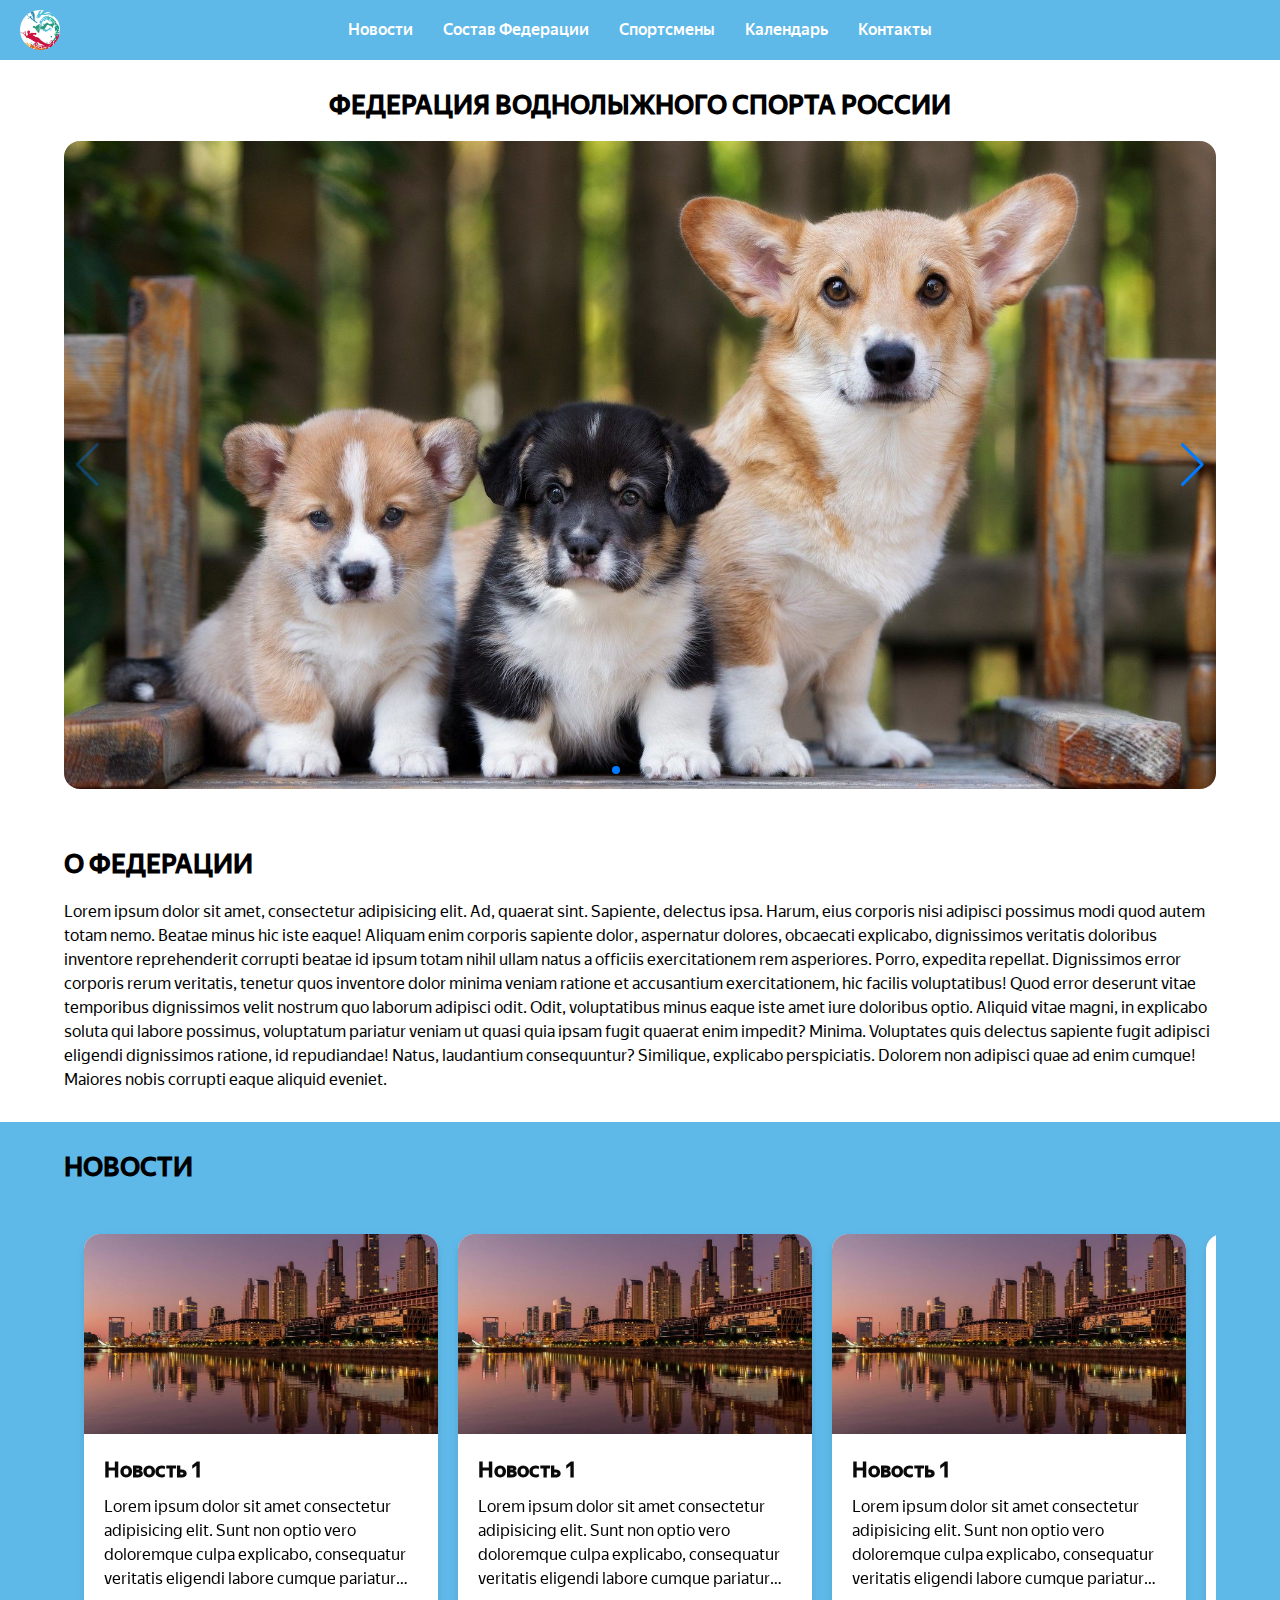
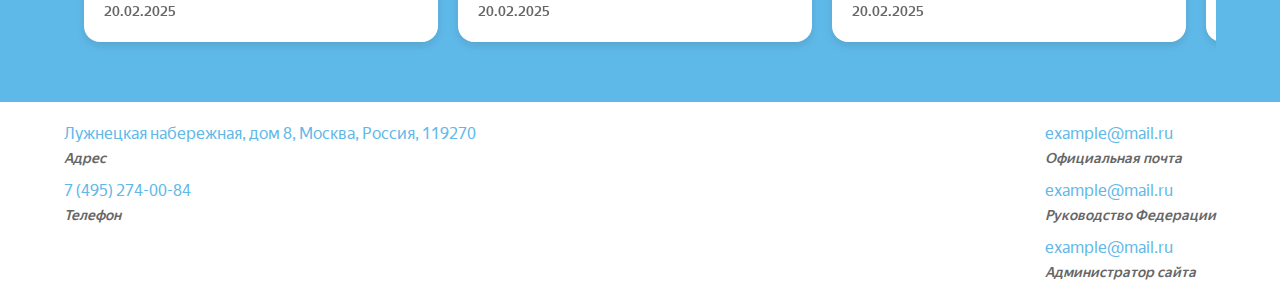
==== commit 6ab8562a: "feat: added all pages, refactor and fonts with icons" ====
--- a/index.html
+++ b/index.html
@@ -12,23 +12,26 @@
   </head>
   <body class="page">
     <header class="header">
-      <div class="logo__container">
-        <img class="logo" src="" alt="" />
-      </div>
+      <a class="logo__container" href="/">
+        <img class="logo" src="/assets/images/logo.jpg" alt="logo" />
+      </a>
 
       <nav class="nav">
         <ul class="nav__list">
           <li class="nav__item">
-            <a class="nav__link" href="#">Новости</a>
-          </li>
-          <li class="nav__item">
-            <a class="nav__link" href="#">Состав Федерации</a>
-          </li>
-          <li class="nav__item">
-            <a class="nav__link" href="#">Спортсмены</a>
-          </li>
-          <li class="nav__item">
-            <a class="nav__link" href="#">Контакты</a>
+            <a class="nav__link" href="/pages/news.html">Новости</a>
+          </li>
+          <li class="nav__item">
+            <a class="nav__link" href="/pages/team.html">Состав Федерации</a>
+          </li>
+          <li class="nav__item">
+            <a class="nav__link" href="/pages/athletes.html">Спортсмены</a>
+          </li>
+          <li class="nav__item">
+            <a class="nav__link" href="/pages/calendar.html">Календарь</a>
+          </li>
+          <li class="nav__item">
+            <a class="nav__link" href="/pages/contacts.html">Контакты</a>
           </li>
         </ul>
       </nav>
@@ -38,24 +41,54 @@
           <nav class="mobile__nav">
             <ul class="mobile__nav-list">
               <li class="mobile__nav-item">
-                <a class="nav__link" href="#">Новости</a>
-              </li>
-              <li class="mobile__nav-item">
-                <a class="nav__link" href="#">Состав Федерации</a>
-              </li>
-              <li class="mobile__nav-item">
-                <a class="nav__link" href="#">Спортсмены</a>
-              </li>
-              <li class="mobile__nav-item">
-                <a class="nav__link" href="#">Контакты</a>
+                <a class="nav__link" href="/pages/news.html">Новости</a>
+              </li>
+              <li class="mobile__nav-item">
+                <a class="nav__link" href="/pages/team.html">Состав Федерации</a>
+              </li>
+              <li class="mobile__nav-item">
+                <a class="nav__link" href="/pages/athletes.html">Спортсмены</a>
+              </li>
+              <li class="mobile__nav-item">
+                <a class="nav__link" href="/pages/calendar.html">Календарь</a>
+              </li>
+              <li class="mobile__nav-item">
+                <a class="nav__link" href="/pages/contacts.html">Контакты</a>
               </li>
             </ul>
           </nav>
 
-          <button class="mobile__nav-close">Закрыть</button>
-        </div>
-
-        <button class="mobile__nav-open">Открыть</button>
+          <button class="mobile__nav-close">
+            <svg
+              class="mobile__nav-close-icon"
+              xmlns="http://www.w3.org/2000/svg"
+              fill="currentColor"
+              width="800px"
+              height="800px"
+              viewBox="0 0 16 16"
+            >
+              <path
+                d="M0 14.545L1.455 16 8 9.455 14.545 16 16 14.545 9.455 8 16 1.455 14.545 0 8 6.545 1.455 0 0 1.455 6.545 8z"
+                fill-rule="evenodd"
+              />
+            </svg>
+          </button>
+        </div>
+
+        <button class="mobile__nav-open">
+          <svg
+            class="mobile__nav-open-icon"
+            xmlns="http://www.w3.org/2000/svg"
+            width="800px"
+            height="800px"
+            viewBox="0 0 24 24"
+            fill="none"
+          >
+            <path d="M4 18L20 18" stroke="currentColor" stroke-width="2" stroke-linecap="round" />
+            <path d="M4 12L20 12" stroke="currentColor" stroke-width="2" stroke-linecap="round" />
+            <path d="M4 6L20 6" stroke="currentColor" stroke-width="2" stroke-linecap="round" />
+          </svg>
+        </button>
       </div>
     </header>
 
@@ -90,289 +123,6 @@
           <div id="main-swiper-next-button" class="swiper-button-next"></div>
           <div id="main-swiper-prev-button" class="swiper-button-prev"></div>
           <div id="main-swiper-pagination" class="swiper-pagination"></div>
-        </div>
-      </div>
-    </section>
-
-    <section class="section responsive__list-container news">
-      <div class="wrapper">
-        <div class="section__heading-container">
-          <h2 class="section__heading">НОВОСТИ</h2>
-
-          <a class="section__heading-link" href="#">Перейти</a>
-        </div>
-
-        <ul class="responsive__list news__list">
-          <li class="responsive__list-item news__item">
-            <article class="news__card">
-              <div class="news__image-container">
-                <img class="news__image" src="/assets/images/news_1.webp" alt="news_1" />
-              </div>
-
-              <div class="news__content">
-                <h3 class="news__heading">Новость 1</h3>
-
-                <p class="news__description">
-                  Lorem ipsum dolor sit amet consectetur adipisicing elit. Sunt non optio vero
-                  doloremque culpa explicabo, consequatur veritatis eligendi labore cumque pariatur
-                  quibusdam eos hic dolorum id ratione ipsum fuga deleniti! Eligendi voluptate
-                  itaque labore asperiores quis at eos eius minima id dolor odit, officiis dolores
-                  repellendus illum incidunt hic numquam optio quia tenetur ratione rem aliquid
-                  architecto delectus. Officia, ab!
-                </p>
-
-                <p class="news__date">20.02.2025</p>
-              </div>
-
-              <a class="news__link" href="#"></a>
-            </article>
-          </li>
-          <li class="responsive__list-item news__item">
-            <article class="news__card">
-              <div class="news__image-container">
-                <img class="news__image" src="/assets/images/news_1.webp" alt="news_1" />
-              </div>
-
-              <div class="news__content">
-                <h3 class="news__heading">Новость 1</h3>
-
-                <p class="news__description">
-                  Lorem ipsum dolor sit amet consectetur adipisicing elit. Sunt non optio vero
-                  doloremque culpa explicabo, consequatur veritatis eligendi labore cumque pariatur
-                  quibusdam eos hic dolorum id ratione ipsum fuga deleniti! Eligendi voluptate
-                  itaque labore asperiores quis at eos eius minima id dolor odit, officiis dolores
-                  repellendus illum incidunt hic numquam optio quia tenetur ratione rem aliquid
-                  architecto delectus. Officia, ab!
-                </p>
-
-                <p class="news__date">20.02.2025</p>
-              </div>
-
-              <a class="news__link" href="#"></a>
-            </article>
-          </li>
-          <li class="responsive__list-item news__item">
-            <article class="news__card">
-              <div class="news__image-container">
-                <img class="news__image" src="/assets/images/news_1.webp" alt="news_1" />
-              </div>
-
-              <div class="news__content">
-                <h3 class="news__heading">Новость 1</h3>
-
-                <p class="news__description">
-                  Lorem ipsum dolor sit amet consectetur adipisicing elit. Sunt non optio vero
-                  doloremque culpa explicabo, consequatur veritatis eligendi labore cumque pariatur
-                  quibusdam eos hic dolorum id ratione ipsum fuga deleniti! Eligendi voluptate
-                  itaque labore asperiores quis at eos eius minima id dolor odit, officiis dolores
-                  repellendus illum incidunt hic numquam optio quia tenetur ratione rem aliquid
-                  architecto delectus. Officia, ab!
-                </p>
-
-                <p class="news__date">20.02.2025</p>
-              </div>
-              <a class="news__link" href="#"></a>
-            </article>
-          </li>
-          <li class="responsive__list-item news__item">
-            <article class="news__card">
-              <div class="news__image-container">
-                <img class="news__image" src="/assets/images/news_1.webp" alt="news_1" />
-              </div>
-
-              <div class="news__content">
-                <h3 class="news__heading">Новость 1</h3>
-
-                <p class="news__description">
-                  Lorem ipsum dolor sit amet consectetur adipisicing elit. Sunt non optio vero
-                  doloremque culpa explicabo, consequatur veritatis eligendi labore cumque pariatur
-                  quibusdam eos hic dolorum id ratione ipsum fuga deleniti! Eligendi voluptate
-                  itaque labore asperiores quis at eos eius minima id dolor odit, officiis dolores
-                  repellendus illum incidunt hic numquam optio quia tenetur ratione rem aliquid
-                  architecto delectus. Officia, ab!
-                </p>
-
-                <p class="news__date">20.02.2025</p>
-              </div>
-
-              <a class="news__link" href="#"></a>
-            </article>
-          </li>
-          <li class="responsive__list-item news__item">
-            <article class="news__card">
-              <div class="news__image-container">
-                <img class="news__image" src="/assets/images/news_1.webp" alt="news_1" />
-              </div>
-
-              <div class="news__content">
-                <h3 class="news__heading">Новость 1</h3>
-
-                <p class="news__description">
-                  Lorem ipsum dolor sit amet consectetur adipisicing elit. Sunt non optio vero
-                  doloremque culpa explicabo, consequatur veritatis eligendi labore cumque pariatur
-                  quibusdam eos hic dolorum id ratione ipsum fuga deleniti! Eligendi voluptate
-                  itaque labore asperiores quis at eos eius minima id dolor odit, officiis dolores
-                  repellendus illum incidunt hic numquam optio quia tenetur ratione rem aliquid
-                  architecto delectus. Officia, ab!
-                </p>
-
-                <p class="news__date">20.02.2025</p>
-              </div>
-
-              <a class="news__link" href="#"></a>
-            </article>
-          </li>
-        </ul>
-
-        <div class="news__swiper-wrapper">
-          <div id="newsSwiper" class="swiper news__swiper">
-            <div class="swiper-wrapper news__swiper-wrapper">
-              <div class="swiper-slide news-slide">
-                <article class="news__card">
-                  <div class="news__image-container">
-                    <img class="news__image" src="/assets/images/news_1.webp" alt="news_1" />
-                  </div>
-
-                  <div class="news__content">
-                    <h3 class="news__heading">Новость 1</h3>
-
-                    <p class="news__description">
-                      Lorem ipsum dolor sit amet consectetur adipisicing elit. Sunt non optio vero
-                      doloremque culpa explicabo, consequatur veritatis eligendi labore cumque
-                      pariatur quibusdam eos hic dolorum id ratione ipsum fuga deleniti! Eligendi
-                      voluptate itaque labore asperiores quis at eos eius minima id dolor odit,
-                      officiis dolores repellendus illum incidunt hic numquam optio quia tenetur
-                      ratione rem aliquid architecto delectus. Officia, ab!
-                    </p>
-
-                    <p class="news__date">20.02.2025</p>
-                  </div>
-
-                  <a class="news__link" href="#"></a>
-                </article>
-              </div>
-              <div class="swiper-slide news-slide">
-                <article class="news__card">
-                  <div class="news__image-container">
-                    <img class="news__image" src="/assets/images/news_1.webp" alt="news_1" />
-                  </div>
-
-                  <div class="news__content">
-                    <h3 class="news__heading">Новость 1</h3>
-
-                    <p class="news__description">
-                      Lorem ipsum dolor sit amet consectetur adipisicing elit. Sunt non optio vero
-                      doloremque culpa explicabo, consequatur veritatis eligendi labore cumque
-                      pariatur quibusdam eos hic dolorum id ratione ipsum fuga deleniti! Eligendi
-                      voluptate itaque labore asperiores quis at eos eius minima id dolor odit,
-                      officiis dolores repellendus illum incidunt hic numquam optio quia tenetur
-                      ratione rem aliquid architecto delectus. Officia, ab!
-                    </p>
-
-                    <p class="news__date">20.02.2025</p>
-                  </div>
-
-                  <a class="news__link" href="#"></a>
-                </article>
-              </div>
-              <div class="swiper-slide news-slide">
-                <article class="news__card">
-                  <div class="news__image-container">
-                    <img class="news__image" src="/assets/images/news_1.webp" alt="news_1" />
-                  </div>
-
-                  <div class="news__content">
-                    <h3 class="news__heading">Новость 1</h3>
-
-                    <p class="news__description">
-                      Lorem ipsum dolor sit amet consectetur adipisicing elit. Sunt non optio vero
-                      doloremque culpa explicabo, consequatur veritatis eligendi labore cumque
-                      pariatur quibusdam eos hic dolorum id ratione ipsum fuga deleniti! Eligendi
-                      voluptate itaque labore asperiores quis at eos eius minima id dolor odit,
-                      officiis dolores repellendus illum incidunt hic numquam optio quia tenetur
-                      ratione rem aliquid architecto delectus. Officia, ab!
-                    </p>
-
-                    <p class="news__date">20.02.2025</p>
-                  </div>
-
-                  <a class="news__link" href="#"></a>
-                </article>
-              </div>
-              <div class="swiper-slide news-slide">
-                <article class="news__card">
-                  <div class="news__image-container">
-                    <img class="news__image" src="/assets/images/news_1.webp" alt="news_1" />
-                  </div>
-
-                  <div class="news__content">
-                    <h3 class="news__heading">Новость 1</h3>
-
-                    <p class="news__description">
-                      Lorem ipsum dolor sit amet consectetur adipisicing elit. Sunt non optio vero
-                      doloremque culpa explicabo, consequatur veritatis eligendi labore cumque
-                      pariatur quibusdam eos hic dolorum id ratione ipsum fuga deleniti! Eligendi
-                      voluptate itaque labore asperiores quis at eos eius minima id dolor odit,
-                      officiis dolores repellendus illum incidunt hic numquam optio quia tenetur
-                      ratione rem aliquid architecto delectus. Officia, ab!
-                    </p>
-
-                    <p class="news__date">20.02.2025</p>
-                  </div>
-
-                  <a class="news__link" href="#"></a>
-                </article>
-              </div>
-              <div class="swiper-slide news-slide">
-                <article class="news__card">
-                  <div class="news__image-container">
-                    <img class="news__image" src="/assets/images/news_1.webp" alt="news_1" />
-                  </div>
-
-                  <div class="news__content">
-                    <h3 class="news__heading">Новость 1</h3>
-
-                    <p class="news__description">
-                      Lorem ipsum dolor sit amet consectetur adipisicing elit. Sunt non optio vero
-                      doloremque culpa explicabo, consequatur veritatis eligendi labore cumque
-                      pariatur quibusdam eos hic dolorum id ratione ipsum fuga deleniti! Eligendi
-                      voluptate itaque labore asperiores quis at eos eius minima id dolor odit,
-                      officiis dolores repellendus illum incidunt hic numquam optio quia tenetur
-                      ratione rem aliquid architecto delectus. Officia, ab!
-                    </p>
-
-                    <p class="news__date">20.02.2025</p>
-                  </div>
-
-                  <a class="news__link" href="#"></a>
-                </article>
-              </div>
-              <div class="swiper-slide news-slide">
-                <article class="news__card">
-                  <div class="news__image-container">
-                    <img class="news__image" src="/assets/images/news_1.webp" alt="news_1" />
-                  </div>
-
-                  <div class="news__content">
-                    <h3 class="news__heading">Новость 1</h3>
-
-                    <p class="news__description">
-                      Lorem ipsum dolor sit amet consectetur adipisicing elit. Sunt non optio vero
-                      doloremque culpa explicabo, consequatur veritatis eligendi labore cumque
-                      pariatur quibusdam eos hic dolorum id ratione ipsum fuga deleniti! Eligendi
-                      voluptate itaque labore asperiores quis at eos eius minima id dolor odit,
-                      officiis dolores repellendus illum incidunt hic numquam optio quia tenetur
-                      ratione rem aliquid architecto delectus. Officia, ab!
-                    </p>
-
-                    <p class="news__date">20.02.2025</p>
-                  </div>
-
-                  <a class="news__link" href="#"></a>
-                </article>
-              </div>
-            </div>
-          </div>
         </div>
       </div>
     </section>
@@ -382,7 +132,7 @@
         <div class="about__wrapper">
           <h2 class="section__heading">О ФЕДЕРАЦИИ</h2>
 
-          <p>
+          <p class="about__content">
             Lorem ipsum dolor sit amet, consectetur adipisicing elit. Ad, quaerat sint. Sapiente,
             delectus ipsa. Harum, eius corporis nisi adipisci possimus modi quod autem totam nemo.
             Beatae minus hic iste eaque! Aliquam enim corporis sapiente dolor, aspernatur dolores,
@@ -402,164 +152,97 @@
       </div>
     </section>
 
-    <section class="team">
-      <div class="wrapper team__wrapper">
+    <section class="news">
+      <div class="wrapper news__wrapper">
         <div class="section__heading-container">
-          <h2 class="section__heading">СОСТАВ ФЕДЕРАЦИИ</h2>
-
-          <a class="section__heading-link" href="#">Перейти</a>
-        </div>
-
-        <div id="teamSwiper" class="swiper team__swiper">
-          <div class="swiper-wrapper team__swiper-wrapper">
-            <div class="swiper-slide team-slide">
-              <article class="team__card">
-                <div class="team__image-container">
-                  <img class="team__image" src="/assets/images/team_1.jpg" alt="team_1" />
-                </div>
-
-                <div class="team__content">
-                  <h3 class="team__heading">Иванов Иван Иванович</h3>
-
-                  <p class="team__description">
-                    Lorem ipsum dolor sit, amet consectetur adipisicing elit. Voluptatem at, fuga
-                    exercitationem ut dolore voluptatibus inventore voluptates voluptas placeat
-                    laborum quidem corporis fugit quia assumenda reprehenderit culpa ratione quas
-                    odio. Blanditiis labore similique cupiditate nisi libero natus odit animi illum
-                    iste tempore ratione distinctio, consequatur eos quod rem voluptatibus quas quam
-                    voluptatum quis veritatis vero commodi. Qui placeat ipsa praesentium. Assumenda
-                    eveniet et tempore nihil unde, temporibus reprehenderit nulla, dolorum ab eum
-                    asperiores quisquam, molestiae atque beatae repudiandae? Eaque assumenda odio
-                    quod unde. Amet, temporibus velit quaerat aperiam doloribus sunt!
+          <h2 class="section__heading">НОВОСТИ</h2>
+        </div>
+
+        <div id="newsSwiper" class="swiper news__swiper">
+          <div class="swiper-wrapper">
+            <div class="swiper-slide news-slide">
+              <article class="news__card">
+                <div class="news__image-container">
+                  <img class="news__image" src="/assets/images/news_1.webp" alt="news_1" />
+                </div>
+
+                <div class="news__content">
+                  <h3 class="news__heading">Новость 1</h3>
+
+                  <p class="news__description">
+                    Lorem ipsum dolor sit amet consectetur adipisicing elit. Sunt non optio vero
+                    doloremque culpa explicabo, consequatur veritatis eligendi labore cumque
+                    pariatur quibusdam eos hic dolorum id ratione ipsum fuga deleniti! Eligendi
+                    voluptate itaque labore asperiores quis at eos eius minima id dolor odit,
+                    officiis dolores repellendus illum incidunt hic numquam optio quia tenetur
+                    ratione rem aliquid architecto delectus. Officia, ab!
                   </p>
-                </div>
-
-                <a class="team__link" href="#"></a>
-              </article>
-            </div>
-            <div class="swiper-slide">
-              <article class="team__card">
-                <div class="team__image-container">
-                  <img class="team__image" src="/assets/images/team_1.jpg" alt="team_1" />
-                </div>
-
-                <div class="team__content">
-                  <h3 class="team__heading">Иванов Иван Иванович</h3>
-
-                  <p class="team__description">
-                    Lorem ipsum dolor sit, amet consectetur adipisicing elit. Voluptatem at, fuga
-                    exercitationem ut dolore voluptatibus inventore voluptates voluptas placeat
-                    laborum quidem corporis fugit quia assumenda reprehenderit culpa ratione quas
-                    odio. Blanditiis labore similique cupiditate nisi libero natus odit animi illum
-                    iste tempore ratione distinctio, consequatur eos quod rem voluptatibus quas quam
-                    voluptatum quis veritatis vero commodi. Qui placeat ipsa praesentium. Assumenda
-                    eveniet et tempore nihil unde, temporibus reprehenderit nulla, dolorum ab eum
-                    asperiores quisquam, molestiae atque beatae repudiandae? Eaque assumenda odio
-                    quod unde. Amet, temporibus velit quaerat aperiam doloribus sunt!
+
+                  <p class="news__date">20.02.2025</p>
+                </div>
+
+                <a class="news__link" href="#"></a>
+              </article>
+            </div>
+            <div class="swiper-slide news-slide">
+              <article class="news__card">
+                <div class="news__image-container">
+                  <img class="news__image" src="/assets/images/news_1.webp" alt="news_1" />
+                </div>
+
+                <div class="news__content">
+                  <h3 class="news__heading">Новость 1</h3>
+
+                  <p class="news__description">
+                    Lorem ipsum dolor sit amet consectetur adipisicing elit. Sunt non optio vero
+                    doloremque culpa explicabo, consequatur veritatis eligendi labore cumque
+                    pariatur quibusdam eos hic dolorum id ratione ipsum fuga deleniti! Eligendi
+                    voluptate itaque labore asperiores quis at eos eius minima id dolor odit,
+                    officiis dolores repellendus illum incidunt hic numquam optio quia tenetur
+                    ratione rem aliquid architecto delectus. Officia, ab!
                   </p>
-                </div>
-
-                <a class="team__link" href="#"></a>
-              </article>
-            </div>
-            <div class="swiper-slide">
-              <article class="team__card">
-                <div class="team__image-container">
-                  <img class="team__image" src="/assets/images/team_1.jpg" alt="team_1" />
-                </div>
-
-                <div class="team__content">
-                  <h3 class="team__heading">Иванов Иван Иванович</h3>
-
-                  <p class="team__description">
-                    Lorem ipsum dolor sit, amet consectetur adipisicing elit. Voluptatem at, fuga
-                    exercitationem ut dolore voluptatibus inventore voluptates voluptas placeat
-                    laborum quidem corporis fugit quia assumenda reprehenderit culpa ratione quas
-                    odio. Blanditiis labore similique cupiditate nisi libero natus odit animi illum
-                    iste tempore ratione distinctio, consequatur eos quod rem voluptatibus quas quam
-                    voluptatum quis veritatis vero commodi. Qui placeat ipsa praesentium. Assumenda
-                    eveniet et tempore nihil unde, temporibus reprehenderit nulla, dolorum ab eum
-                    asperiores quisquam, molestiae atque beatae repudiandae? Eaque assumenda odio
-                    quod unde. Amet, temporibus velit quaerat aperiam doloribus sunt!
+
+                  <p class="news__date">20.02.2025</p>
+                </div>
+
+                <a class="news__link" href="#"></a>
+              </article>
+            </div>
+            <div class="swiper-slide news-slide">
+              <article class="news__card">
+                <div class="news__image-container">
+                  <img class="news__image" src="/assets/images/news_1.webp" alt="news_1" />
+                </div>
+
+                <div class="news__content">
+                  <h3 class="news__heading">Новость 1</h3>
+
+                  <p class="news__description">
+                    Lorem ipsum dolor sit amet consectetur adipisicing elit. Sunt non optio vero
+                    doloremque culpa explicabo, consequatur veritatis eligendi labore cumque
+                    pariatur quibusdam eos hic dolorum id ratione ipsum fuga deleniti! Eligendi
+                    voluptate itaque labore asperiores quis at eos eius minima id dolor odit,
+                    officiis dolores repellendus illum incidunt hic numquam optio quia tenetur
+                    ratione rem aliquid architecto delectus. Officia, ab!
                   </p>
-                </div>
-
-                <a class="team__link" href="#"></a>
-              </article>
-            </div>
-            <div class="swiper-slide">
-              <article class="team__card">
-                <div class="team__image-container">
-                  <img class="team__image" src="/assets/images/team_1.jpg" alt="team_1" />
-                </div>
-
-                <div class="team__content">
-                  <h3 class="team__heading">Иванов Иван Иванович</h3>
-
-                  <p class="team__description">
-                    Lorem ipsum dolor sit, amet consectetur adipisicing elit. Voluptatem at, fuga
-                    exercitationem ut dolore voluptatibus inventore voluptates voluptas placeat
-                    laborum quidem corporis fugit quia assumenda reprehenderit culpa ratione quas
-                    odio. Blanditiis labore similique cupiditate nisi libero natus odit animi illum
-                    iste tempore ratione distinctio, consequatur eos quod rem voluptatibus quas quam
-                    voluptatum quis veritatis vero commodi. Qui placeat ipsa praesentium. Assumenda
-                    eveniet et tempore nihil unde, temporibus reprehenderit nulla, dolorum ab eum
-                    asperiores quisquam, molestiae atque beatae repudiandae? Eaque assumenda odio
-                    quod unde. Amet, temporibus velit quaerat aperiam doloribus sunt!
-                  </p>
-                </div>
-
-                <a class="team__link" href="#"></a>
-              </article>
-            </div>
-            <div class="swiper-slide">
-              <article class="team__card">
-                <div class="team__image-container">
-                  <img class="team__image" src="/assets/images/team_1.jpg" alt="team_1" />
-                </div>
-
-                <div class="team__content">
-                  <h3 class="team__heading">Иванов Иван Иванович</h3>
-
-                  <p class="team__description">
-                    Lorem ipsum dolor sit, amet consectetur adipisicing elit. Voluptatem at, fuga
-                    exercitationem ut dolore voluptatibus inventore voluptates voluptas placeat
-                    laborum quidem corporis fugit quia assumenda reprehenderit culpa ratione quas
-                    odio. Blanditiis labore similique cupiditate nisi libero natus odit animi illum
-                    iste tempore ratione distinctio, consequatur eos quod rem voluptatibus quas quam
-                    voluptatum quis veritatis vero commodi. Qui placeat ipsa praesentium. Assumenda
-                    eveniet et tempore nihil unde, temporibus reprehenderit nulla, dolorum ab eum
-                    asperiores quisquam, molestiae atque beatae repudiandae? Eaque assumenda odio
-                    quod unde. Amet, temporibus velit quaerat aperiam doloribus sunt!
-                  </p>
-                </div>
-
-                <a class="team__link" href="#"></a>
-              </article>
-            </div>
-            <div class="swiper-slide">
-              <article class="team__card">
-                <div class="team__image-container">
-                  <img class="team__image" src="/assets/images/team_1.jpg" alt="team_1" />
-                </div>
-
-                <div class="team__content">
-                  <h3 class="team__heading">Иванов Иван Иванович</h3>
-
-                  <p class="team__description">
-                    Lorem ipsum dolor sit, amet consectetur adipisicing elit. Voluptatem at, fuga
-                    exercitationem ut dolore voluptatibus inventore voluptates voluptas placeat
-                    laborum quidem corporis fugit quia assumenda reprehenderit culpa ratione quas
-                    odio. Blanditiis labore similique cupiditate nisi libero natus odit animi illum
-                    iste tempore ratione distinctio, consequatur eos quod rem voluptatibus quas quam
-                    voluptatum quis veritatis vero commodi. Qui placeat ipsa praesentium. Assumenda
-                    eveniet et tempore nihil unde, temporibus reprehenderit nulla, dolorum ab eum
-                    asperiores quisquam, molestiae atque beatae repudiandae? Eaque assumenda odio
-                    quod unde. Amet, temporibus velit quaerat aperiam doloribus sunt!
-                  </p>
-                </div>
-
-                <a class="team__link" href="#"></a>
+
+                  <p class="news__date">20.02.2025</p>
+                </div>
+
+                <a class="news__link" href="#"></a>
+              </article>
+            </div>
+            <div class="swiper-slide news-slide">
+              <article class="news__link-card">
+                <div class="news__link-content">
+                  <p class="news__link-title">Больше новостей</p>
+
+                  <div class="news__link-arrow-container">
+                    <img class="news__link-arrow" src="/assets/icons/arrow-right.svg" alt="arrow" />
+                  </div>
+                </div>
+
+                <a class="news__link" href="/pages/news.html"></a>
               </article>
             </div>
           </div>
@@ -567,171 +250,43 @@
       </div>
     </section>
 
-    <section class="athletes">
-      <div class="wrapper team__wrapper">
-        <div class="section__heading-container">
-          <h2 class="section__heading">СПОРТСМЕНЫ</h2>
-
-          <a class="section__heading-link" href="#">Перейти</a>
-        </div>
-        <div id="athletesSwiper" class="swiper team__swiper">
-          <div class="swiper-wrapper team__swiper-wrapper">
-            <div class="swiper-slide">
-              <article class="team__card">
-                <div class="team__image-container">
-                  <img class="team__image" src="/assets/images/team_1.jpg" alt="team_1" />
-                </div>
-
-                <div class="team__content">
-                  <h3 class="team__heading">Иванов Иван Иванович</h3>
-
-                  <p class="team__description">
-                    Lorem ipsum dolor sit, amet consectetur adipisicing elit. Voluptatem at, fuga
-                    exercitationem ut dolore voluptatibus inventore voluptates voluptas placeat
-                    laborum quidem corporis fugit quia assumenda reprehenderit culpa ratione quas
-                    odio. Blanditiis labore similique cupiditate nisi libero natus odit animi illum
-                    iste tempore ratione distinctio, consequatur eos quod rem voluptatibus quas quam
-                    voluptatum quis veritatis vero commodi. Qui placeat ipsa praesentium. Assumenda
-                    eveniet et tempore nihil unde, temporibus reprehenderit nulla, dolorum ab eum
-                    asperiores quisquam, molestiae atque beatae repudiandae? Eaque assumenda odio
-                    quod unde. Amet, temporibus velit quaerat aperiam doloribus sunt!
-                  </p>
-                </div>
-
-                <a class="team__link" href="#"></a>
-              </article>
-            </div>
-            <div class="swiper-slide">
-              <article class="team__card">
-                <div class="team__image-container">
-                  <img class="team__image" src="/assets/images/team_1.jpg" alt="team_1" />
-                </div>
-
-                <div class="team__content">
-                  <h3 class="team__heading">Иванов Иван Иванович</h3>
-
-                  <p class="team__description">
-                    Lorem ipsum dolor sit, amet consectetur adipisicing elit. Voluptatem at, fuga
-                    exercitationem ut dolore voluptatibus inventore voluptates voluptas placeat
-                    laborum quidem corporis fugit quia assumenda reprehenderit culpa ratione quas
-                    odio. Blanditiis labore similique cupiditate nisi libero natus odit animi illum
-                    iste tempore ratione distinctio, consequatur eos quod rem voluptatibus quas quam
-                    voluptatum quis veritatis vero commodi. Qui placeat ipsa praesentium. Assumenda
-                    eveniet et tempore nihil unde, temporibus reprehenderit nulla, dolorum ab eum
-                    asperiores quisquam, molestiae atque beatae repudiandae? Eaque assumenda odio
-                    quod unde. Amet, temporibus velit quaerat aperiam doloribus sunt!
-                  </p>
-                </div>
-
-                <a class="team__link" href="#"></a>
-              </article>
-            </div>
-            <div class="swiper-slide">
-              <article class="team__card">
-                <div class="team__image-container">
-                  <img class="team__image" src="/assets/images/team_1.jpg" alt="team_1" />
-                </div>
-
-                <div class="team__content">
-                  <h3 class="team__heading">Иванов Иван Иванович</h3>
-
-                  <p class="team__description">
-                    Lorem ipsum dolor sit, amet consectetur adipisicing elit. Voluptatem at, fuga
-                    exercitationem ut dolore voluptatibus inventore voluptates voluptas placeat
-                    laborum quidem corporis fugit quia assumenda reprehenderit culpa ratione quas
-                    odio. Blanditiis labore similique cupiditate nisi libero natus odit animi illum
-                    iste tempore ratione distinctio, consequatur eos quod rem voluptatibus quas quam
-                    voluptatum quis veritatis vero commodi. Qui placeat ipsa praesentium. Assumenda
-                    eveniet et tempore nihil unde, temporibus reprehenderit nulla, dolorum ab eum
-                    asperiores quisquam, molestiae atque beatae repudiandae? Eaque assumenda odio
-                    quod unde. Amet, temporibus velit quaerat aperiam doloribus sunt!
-                  </p>
-                </div>
-
-                <a class="team__link" href="#"></a>
-              </article>
-            </div>
-            <div class="swiper-slide">
-              <article class="team__card">
-                <div class="team__image-container">
-                  <img class="team__image" src="/assets/images/team_1.jpg" alt="team_1" />
-                </div>
-
-                <div class="team__content">
-                  <h3 class="team__heading">Иванов Иван Иванович</h3>
-
-                  <p class="team__description">
-                    Lorem ipsum dolor sit, amet consectetur adipisicing elit. Voluptatem at, fuga
-                    exercitationem ut dolore voluptatibus inventore voluptates voluptas placeat
-                    laborum quidem corporis fugit quia assumenda reprehenderit culpa ratione quas
-                    odio. Blanditiis labore similique cupiditate nisi libero natus odit animi illum
-                    iste tempore ratione distinctio, consequatur eos quod rem voluptatibus quas quam
-                    voluptatum quis veritatis vero commodi. Qui placeat ipsa praesentium. Assumenda
-                    eveniet et tempore nihil unde, temporibus reprehenderit nulla, dolorum ab eum
-                    asperiores quisquam, molestiae atque beatae repudiandae? Eaque assumenda odio
-                    quod unde. Amet, temporibus velit quaerat aperiam doloribus sunt!
-                  </p>
-                </div>
-
-                <a class="team__link" href="#"></a>
-              </article>
-            </div>
-            <div class="swiper-slide">
-              <article class="team__card">
-                <div class="team__image-container">
-                  <img class="team__image" src="/assets/images/team_1.jpg" alt="team_1" />
-                </div>
-
-                <div class="team__content">
-                  <h3 class="team__heading">Иванов Иван Иванович</h3>
-
-                  <p class="team__description">
-                    Lorem ipsum dolor sit, amet consectetur adipisicing elit. Voluptatem at, fuga
-                    exercitationem ut dolore voluptatibus inventore voluptates voluptas placeat
-                    laborum quidem corporis fugit quia assumenda reprehenderit culpa ratione quas
-                    odio. Blanditiis labore similique cupiditate nisi libero natus odit animi illum
-                    iste tempore ratione distinctio, consequatur eos quod rem voluptatibus quas quam
-                    voluptatum quis veritatis vero commodi. Qui placeat ipsa praesentium. Assumenda
-                    eveniet et tempore nihil unde, temporibus reprehenderit nulla, dolorum ab eum
-                    asperiores quisquam, molestiae atque beatae repudiandae? Eaque assumenda odio
-                    quod unde. Amet, temporibus velit quaerat aperiam doloribus sunt!
-                  </p>
-                </div>
-
-                <a class="team__link" href="#"></a>
-              </article>
-            </div>
-            <div class="swiper-slide">
-              <article class="team__card">
-                <div class="team__image-container">
-                  <img class="team__image" src="/assets/images/team_1.jpg" alt="team_1" />
-                </div>
-
-                <div class="team__content">
-                  <h3 class="team__heading">Иванов Иван Иванович</h3>
-
-                  <p class="team__description">
-                    Lorem ipsum dolor sit, amet consectetur adipisicing elit. Voluptatem at, fuga
-                    exercitationem ut dolore voluptatibus inventore voluptates voluptas placeat
-                    laborum quidem corporis fugit quia assumenda reprehenderit culpa ratione quas
-                    odio. Blanditiis labore similique cupiditate nisi libero natus odit animi illum
-                    iste tempore ratione distinctio, consequatur eos quod rem voluptatibus quas quam
-                    voluptatum quis veritatis vero commodi. Qui placeat ipsa praesentium. Assumenda
-                    eveniet et tempore nihil unde, temporibus reprehenderit nulla, dolorum ab eum
-                    asperiores quisquam, molestiae atque beatae repudiandae? Eaque assumenda odio
-                    quod unde. Amet, temporibus velit quaerat aperiam doloribus sunt!
-                  </p>
-                </div>
-
-                <a class="team__link" href="#"></a>
-              </article>
-            </div>
-          </div>
-        </div>
-      </div>
-    </section>
-
-    <footer class="footer">footer</footer>
+    <footer class="responsive__list-container footer">
+      <div class="responsive__list footer__list">
+        <address class="responsive__list-item footer__list-item">
+          <div class="footer__list-item-content">
+            <p class="footer__list-link">Лужнецкая набережная, дом 8, Москва, Россия, 119270</p>
+
+            <p class="footer__list-link-description">Адрес</p>
+          </div>
+
+          <div class="footer__list-item-content">
+            <a class="footer__list-link" href="tel:74952740084">7 (495) 274-00-84</a>
+
+            <p class="footer__list-link-description">Телефон</p>
+          </div>
+        </address>
+
+        <address class="responsive__list-item footer__list-item">
+          <div class="footer__list-item-content">
+            <a class="footer__list-link" href="mailto:example@mail.ru">example@mail.ru</a>
+
+            <p class="footer__list-link-description">Официальная почта</p>
+          </div>
+
+          <div class="footer__list-item-content">
+            <a class="footer__list-link" href="mailto:example@mail.ru">example@mail.ru</a>
+
+            <p class="footer__list-link-description">Руководство Федерации</p>
+          </div>
+
+          <div class="footer__list-item-content">
+            <a class="footer__list-link" href="mailto:example@mail.ru">example@mail.ru</a>
+
+            <p class="footer__list-link-description">Администратор сайта</p>
+          </div>
+        </address>
+      </div>
+    </footer>
 
     <script src="https://cdn.jsdelivr.net/npm/swiper@11/swiper-bundle.min.js"></script>
     <script src="/js/swipers.js"></script>
--- a/styles/font.css
+++ b/styles/font.css
@@ -0,0 +1,21 @@
+@font-face {
+  font-family: 'Yandex Sans Text';
+  src: url('/assets/fonts/YandexSansText-Regular.woff2') format('woff2');
+  font-weight: normal;
+  font-style: normal;
+}
+
+@font-face {
+  font-family: 'Yandex Sans Display';
+  src: url('/assets/fonts/YandexSansText-Bold.woff2') format('woff2');
+  font-weight: bold;
+  font-style: normal;
+}
+
+@font-face {
+  font-family: 'Yandex Sans Text';
+  src: url('/assets/fonts/YandexSansText-Medium.woff2') format('woff2');
+  font-weight: 500;
+  font-style: normal;
+}
+
--- a/styles/variables.css
+++ b/styles/variables.css
@@ -1,11 +1,12 @@
 :root {
+  --black: #0a0a0a;
   --white: #fff;
+  --gray: #666;
+  --gray-light: #e0e0e0;
 
-  --h1-size: '';
-
-  --section-heading: 28px;
+  --section-heading: 26px;
 
   --content-text-size: 16px;
 
-  --special_blue: #59a4f5;
+  --special_blue: rgba(95,185,232, 1);
 }
--- a/styles/style.css
+++ b/styles/style.css
@@ -55,6 +55,9 @@
 .page {
   width: 100%;
   height: 100%;
+
+  font-family: 'Yandex Sans Text';
+  font-weight: normal;
 }
 
 .header {
@@ -64,7 +67,7 @@
   right: 0;
 
   display: grid;
-  grid-template-columns: min-content 1fr 30px;
+  grid-template-columns: min-content 1fr 40px;
 
   align-items: center;
   gap: 30px;
@@ -74,20 +77,32 @@
 
   padding-inline: 20px;
 
-  background-color: #1c26d9;
+  background-color: var(--special_blue);
+
+  font-weight: 500;
+  color: var(--white);
 
   z-index: 20;
 }
 
 .logo__container {
-  min-width: 30px;
-  max-width: 30px;
-  min-height: 30px;
-  max-height: 30px;
+  display: flex;
+  align-items: center;
+  justify-content: center;
+
+  min-width: 40px;
+  max-width: 40px;
+  min-height: 40px;
+  max-height: 40px;
+
+  border-radius: 50%;
+
+  overflow: hidden;
 }
 
 .logo {
-
+  width: 100%;
+  height: 100%;
 }
 
 .nav {
@@ -99,11 +114,15 @@
   justify-content: center;
   align-items: center;
 
-  gap: 20px;
+  gap: 30px;
 }
 
 .nav__item {
 
+}
+
+.nav__link:hover {
+  border-bottom: 2px solid var(--white);
 }
 
 .mobile__nav-container {
@@ -114,7 +133,24 @@
 }
 
 .mobile__nav-open {
-
+  display: flex;
+  align-items: center;
+  justify-content: center;
+
+  max-width: 30px;
+  min-width: 30px;
+  max-height: 30px;
+  min-height: 30px;
+
+  cursor: pointer;
+}
+
+.mobile__nav-open-icon {
+  width: 100%;
+  height: 100%;
+
+  color: var(--white);
+  fill: var(--white);
 }
 
 .mobile__nav-wrapper {
@@ -123,8 +159,9 @@
   display: flex;
   align-items: flex-start;
   justify-content: space-between;
-  background-color: #005ff1;
-  overflow: hidden;
+  background-color: var(--special_blue);
+  overflow: hidden;
+  padding: 30px;
   z-index: 100;
   transform: scaleX(0);
   transform-origin: left;
@@ -147,6 +184,7 @@
 .mobile__nav-list {
   display: flex;
   flex-direction: column;
+  gap: 10px;
 }
 
 .mobile__nav-item {
@@ -154,7 +192,24 @@
 }
 
 .mobile__nav-close {
-
+  display: flex;
+  align-items: center;
+  justify-content: center;
+
+  max-width: 30px;
+  min-width: 30px;
+  max-height: 30px;
+  min-height: 30px;
+
+  cursor: pointer;
+}
+
+.mobile__nav-close-icon {
+  width: 100%;
+  height: 100%;
+
+  fill: var(--white);
+  color: var(--white);
 }
 
 /* Section */
@@ -215,6 +270,7 @@
 }
 
 .main__heading {
+  text-align: center;
 }
 
 .main__swiper {
@@ -245,7 +301,11 @@
 /* NEWS */
 
 .news {
-  /* background-image: linear-gradient(to left top, #1c26d9, #005ff1, #138bfc, #66b3ff, #aad8ff); */
+  background-color: var(--special_blue);
+}
+
+.section__heading.news__heading {
+  color: var(--white);
 }
 
 .news__list {
@@ -261,17 +321,21 @@
   cursor: pointer;
 }
 
-.news__swiper-wrapper {
-  display: none;
+
+.news__wrapper {
+  width: min(90vw, 1200px);
+
+  padding: 30px 0px;
 }
 
 .news-slide {
   padding: 10px;
 
-  background-color: var(--white);
   border-radius: 16px;
-
-  overflow: hidden;
+}
+
+.swiper-slide.news-slide {
+  height: auto;
 }
 
 .news__card {
@@ -284,14 +348,15 @@
   height: 100%;
 
   border-radius: 16px;
+  background-color: var(--white);
 
   transition: all 0.2s linear;
 
   cursor: pointer;
 
+  overflow: hidden;
+
   box-shadow: 0 4px 8px rgba(0, 0, 0, 0.1);
-
-  overflow: hidden;
 }
 
 .news__image-container {
@@ -321,6 +386,7 @@
 
 .news__heading {  
   width: 100%;
+  color: var(--black);
   text-align: start;
 }
 
@@ -339,6 +405,9 @@
 .news__date {
   width: 100%;
   text-align: start;
+  font-size: 14px;
+  font-weight: 500;
+  color: var(--gray);
 }
 
 .news__link {
@@ -348,6 +417,54 @@
   z-index: 1;
 }
 
+.news__link-card {
+  display: flex;
+  align-items: center;
+  justify-content: center;
+
+  grid-row: 1;
+
+  width: 100%;
+  height: 100%;
+
+  border-radius: 16px;
+  background-color: var(--white);
+
+  transition: all 0.2s linear;
+
+  cursor: pointer;
+
+  overflow: hidden;
+
+  box-shadow: 0 4px 8px rgba(0, 0, 0, 0.1);
+}
+
+.news__link-content {
+  display: flex;
+  gap: 10px;
+}
+
+.news__link-title {
+  font-size: 20px;
+  line-height: 30px;
+}
+
+.news__link-arrow-container {
+  display: flex;
+  align-items: center;
+  justify-content: center;
+
+  max-width: 30px;
+  max-height: 30px;
+  min-width: 30px;
+  min-height: 30px;
+}
+
+.news__link-arrow {
+  width: 100%;
+  height: 100%;
+}
+
 /* ABOUT */
 
 .about {
@@ -367,7 +484,16 @@
 
 /* TEAM */
 .team {
-  background-image: linear-gradient(to left top, #1c26d9, #005ff1, #138bfc, #66b3ff, #aad8ff);
+  background-color: var(--special_blue)
+}
+
+.section__heading.team__heading {
+  color: var(--white);
+}
+
+.team__heading {
+  color: var(--black);
+  text-align: start;
 }
 
 .team__wrapper {
@@ -376,7 +502,7 @@
   padding: 30px 0px;
 }
 
-.swiper.team__swiper, .swiper.news__swiper {
+.swiper.team__swiper, .swiper.news__swiper, .swiper.calendar__swiper {
   padding-block: 20px;
   padding-inline-start: 10px;
   padding-inline-end: 20px;
@@ -386,6 +512,14 @@
   border-radius: 16px;
 }
 
+.team__item {
+  background-color: transparent;
+
+  overflow: hidden;
+
+  box-shadow: none;
+}
+
 .team__card {
   position: relative;
 
@@ -400,19 +534,13 @@
   border-radius: 16px;
 
   transition: all 0.2s linear;
-
-  cursor: pointer;
-
-  overflow: hidden;
-
-  box-shadow: 0 4px 8px rgba(0, 0, 0, 0.1);
+  
+  overflow: hidden;
 }
 
 .team__image-container {
   position: absolute;
   inset: 0;
-
-  border-radius: 16px;
 }
 
 .team__image {
@@ -441,16 +569,14 @@
   width: 100%;
   height: 100px;
 
-  padding: 10px;
+  padding: 10px 15px;
 
   background-color: var(--white);
 
   border-bottom-right-radius: 16px;
   border-bottom-left-radius: 16px;
-}
-
-.team__heading {
-  text-align: start;
+
+  transition: all 0.2s linear;
 }
 
 .team__description {
@@ -475,39 +601,206 @@
 /* ATHLETES */
 
 .athletes {
-  background-image: linear-gradient(to left bottom, #1c26d9, #005ff1, #138bfc, #66b3ff, #aad8ff);
-}
-
-@media screen {
+  background-color: var(--special_blue)
+}
+
+.athletes__heading {
+  color: var(--white);
+  text-align: start;
+}
+
+@media screen  {
+  .calendar__card:hover,
   .news__card:hover,
-  .news__item:hover,
-  .team__card:hover {
+  .news__item:hover {
     transform: scale(1.02);
     transition: all 0.2s linear;
   }
 
   .news__card:hover .news__image,
-  .news__item:hover .news__image,
-  .team__card:hover .team__image {
+  .news__item:hover .news__image {
     transform: scale(1.02);
     transition: all 0.2s linear;
   }
 }
 
-/* Calendar */
-
-.calendar__wrapper {
-  width: min(90vw, 1200px);
-
-  padding: 30px 0px;
-}
-
+/* CONTACTS */
+
+.contacts_text-info {
+  margin: auto;
+
+  width: min(90vw, 1200px);
+}
+
+/* CALENDAR */
+
+.calendar {
+  display: flex;
+  flex-direction: column;
+  gap: 20px;
+
+  padding-block: 20px;
+  margin: auto;
+
+  width: min(90vw, 1200px);
+}
+
+.calendar__swiper-section {
+  background-color: var(--special_blue);
+}
+
+.calendar__text-info {
+
+}
+
+.calendar__swiper {
+  width: min(90vw, 1200px);
+}
+
+.calendar__swiper-wrapper {
+
+}
+
+.calendar__slide {
+
+}
+
+.calendar__card {
+  position: relative;
+
+  display: flex;
+  align-items: center;
+  gap: 10px;
+
+  padding: 10px;
+
+  border-radius: 16px;
+
+  background-color: var(--white);
+
+  box-shadow: 0 4px 8px rgba(0, 0, 0, 0.1);
+
+  transition: all 0.2s linear;
+
+  cursor: pointer;
+}
+
+.calendar__card-icon-wrapper {
+  display: flex;
+  align-items: center;
+  justify-content: center;
+
+  max-width: 40px;
+  min-width: 40px;
+  max-height: 40px;
+  min-height: 40px;
+
+  padding: 5px;
+
+  border-radius: 50%;
+
+  background-color: var(--gray-light);
+
+  overflow: hidden;
+}
+
+.calendar__card-icon {
+  width: 100%;
+  height: 100%;
+
+  color: var(--black);
+}
+
+/* FOOTER */
+
+.footer {
+  padding: 20px;
+}
+
+.footer__list {
+  grid-template-columns: 1fr min-content;
+}
+
+.footer__list::after {
+  display: none;
+}
+
+.footer__list-item {
+  display: flex;
+  flex-direction: column;
+  gap: 10px;
+
+  align-items: flex-start;
+
+  background-color: transparent;
+  box-shadow: none;
+}
+
+.footer__list-item-content {
+  display: flex;
+  flex-direction: column;
+
+  align-items: flex-start;
+}
+
+.footer__list-link {
+  text-align: start;
+  font-size: 16px;
+  color: var(--special_blue);
+  border-bottom: 2px solid transparent;
+  font-style: normal;
+}
+
+a.footer__list-link:hover {
+  border-bottom: 2px solid var(--special_blue);
+}
+
+.footer__list-link-description {
+  text-wrap: nowrap;
+  text-align: start;
+  font-size: 14px;
+  font-weight: 500;
+  color: var(--gray);
+}
+
+.card_without-border-radius {
+  border-radius: 0;
+}
+
+@media (max-width: 1024px) {
+  .nav__item .nav__link {
+    font-size: 14px;
+  }
+}
 
 @media (max-width: 768px) {
+  .section__heading {
+    font-size: 18px;
+  }
+
+  .main__heading {
+    font-size: 20px;
+  }
+
+  .wrapper {
+    padding: 20px 10px;
+  }
+
+  .main__wrapper {
+    padding-block: 20px;
+  }
+
   .header {
     grid-template-columns: min-content 1fr;
 
     height: 45px;
+  }
+
+  .logo__container {
+    min-width: 30px;
+    max-width: 30px;
+    min-height: 30px;
+    max-height: 30px;
   }
 
   .nav {
@@ -519,11 +812,41 @@
     justify-content: flex-end;
   }
 
-  .news__swiper-wrapper {
-    display: grid;
-  }
-
-  .news__list {
-    display: none;
+  .swiper.team__swiper, .swiper.news__swiper, .swiper.calendar__swiper {
+    padding-block: 10px;
+    padding-inline-start: 5px;
+    padding-inline-end: 15px;
+  }
+
+  .about__wrapper, .news__wrapper {
+    gap: 10px;
+  }
+
+  .about__content {
+    font-size: 14px;
+  }
+
+  .news__content {
+    padding: 10px;
+  }
+
+  .news__heading {
+    font-size: 16px;
+  }
+
+  .news__description{
+    font-size: 14px;
+  }
+
+  .news__date {
+    font-size: 12px;
+  }
+
+  .footer__list-link {
+    font-size: 14px;
+  }
+
+  .footer__list-link-description {
+    font-size: 12px;
   }
 }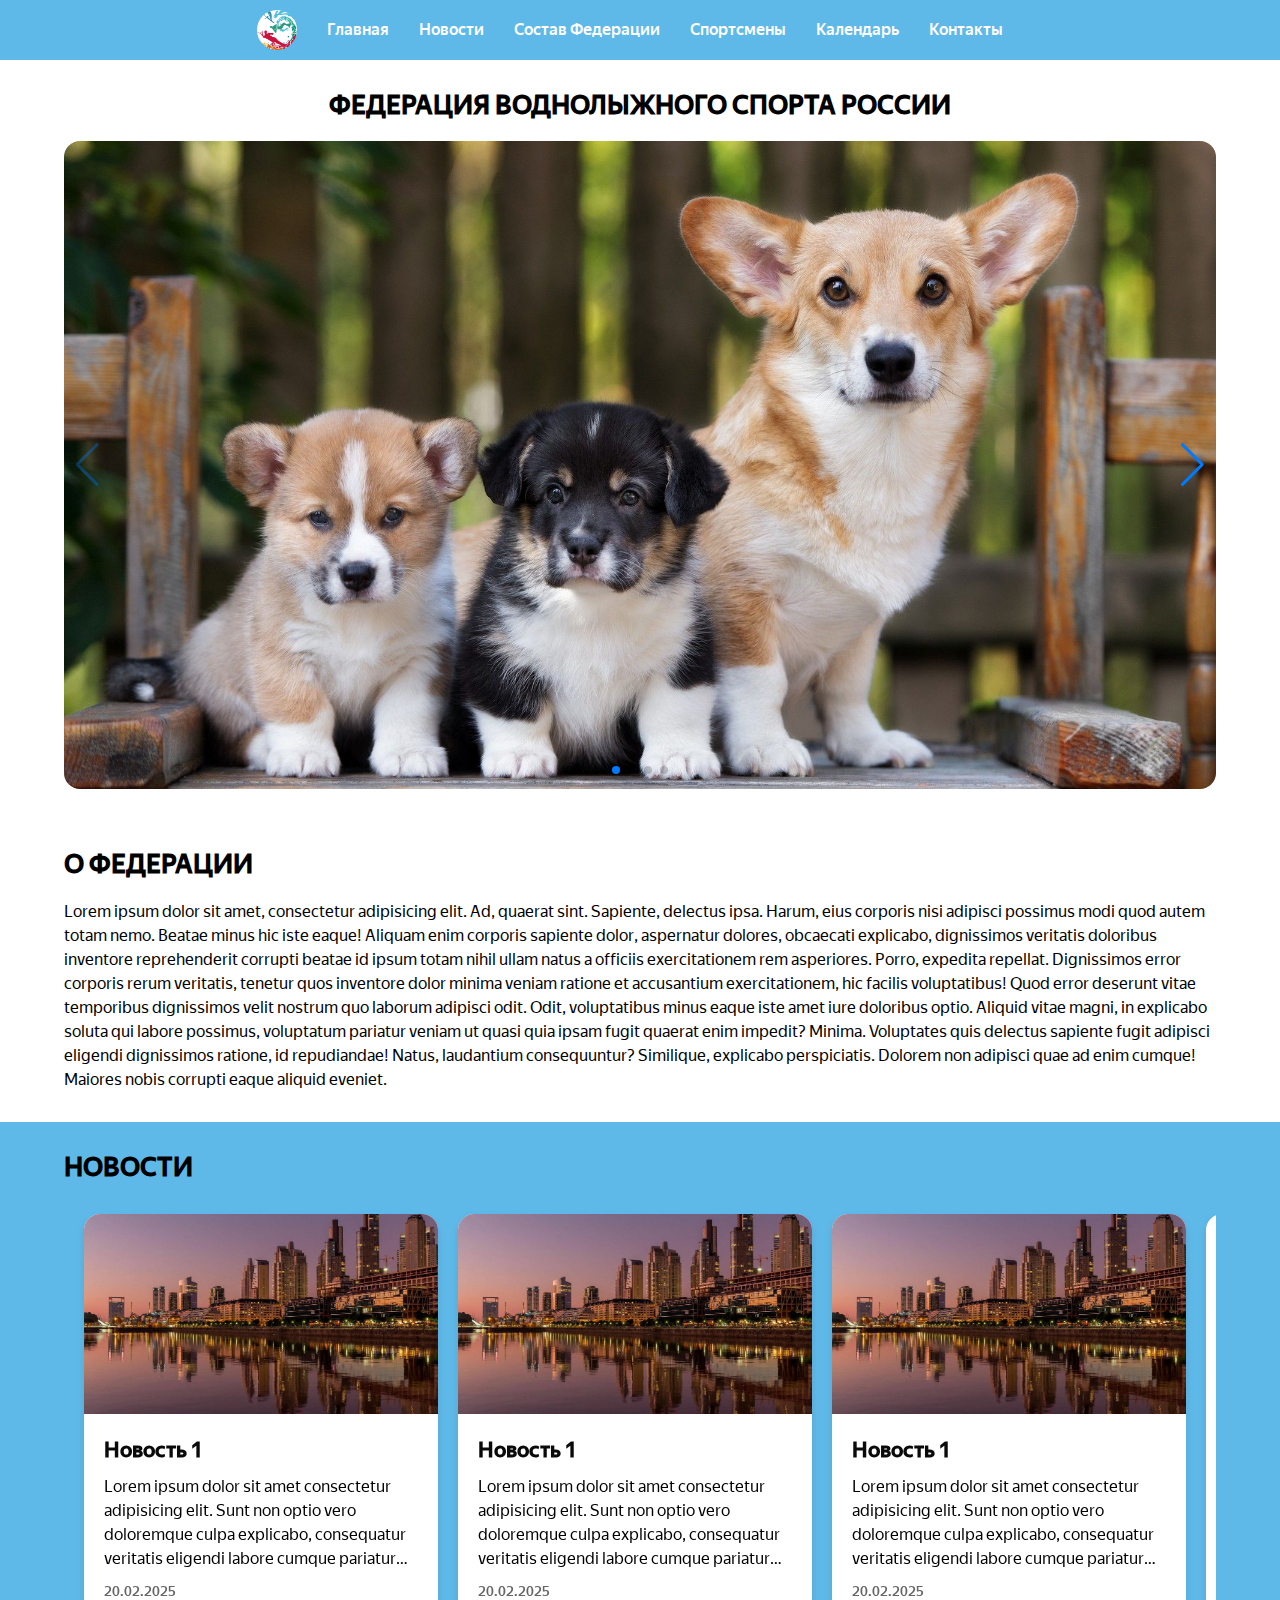
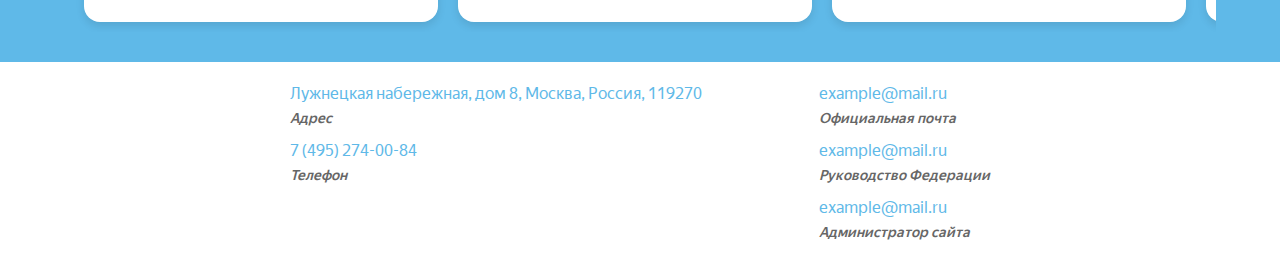
==== commit a4076353: "fix: after review" ====
--- a/index.html
+++ b/index.html
@@ -19,6 +19,9 @@
       <nav class="nav">
         <ul class="nav__list">
           <li class="nav__item">
+            <a class="nav__link" href="/">Главная</a>
+          </li>
+          <li class="nav__item">
             <a class="nav__link" href="/pages/news.html">Новости</a>
           </li>
           <li class="nav__item">
@@ -40,6 +43,9 @@
         <div class="mobile__nav-wrapper">
           <nav class="mobile__nav">
             <ul class="mobile__nav-list">
+              <li class="mobile__nav-item">
+                <a class="nav__link" href="/">Главная</a>
+              </li>
               <li class="mobile__nav-item">
                 <a class="nav__link" href="/pages/news.html">Новости</a>
               </li>
@@ -92,163 +98,169 @@
       </div>
     </header>
 
-    <section class="main">
-      <div class="main__wrapper">
-        <h1 class="section__heading main__heading">ФЕДЕРАЦИЯ ВОДНОЛЫЖНОГО СПОРТА РОССИИ</h1>
-
-        <div id="mainSwiper" class="swiper main__swiper">
-          <div class="swiper-wrapper main__swiper-wrapper">
-            <div class="swiper-slide">
-              <article class="main__card">
-                <img class="main__card-img" src="/assets/images/corgi_1.jpg" alt="corgi 1" />
-              </article>
+    <main class="page-main">
+      <section class="main">
+        <div class="main__wrapper">
+          <h1 class="section__heading main__heading">ФЕДЕРАЦИЯ ВОДНОЛЫЖНОГО СПОРТА РОССИИ</h1>
+
+          <div id="mainSwiper" class="swiper main__swiper">
+            <div class="swiper-wrapper main__swiper-wrapper">
+              <div class="swiper-slide">
+                <article class="main__card">
+                  <img class="main__card-img" src="/assets/images/corgi_1.jpg" alt="corgi 1" />
+                </article>
+              </div>
+              <div class="swiper-slide">
+                <article class="main__card">
+                  <img class="main__card-img" src="/assets/images/corgi_2.jpg" alt="corgi 2" />
+                </article>
+              </div>
+              <div class="swiper-slide">
+                <article class="main__card">
+                  <img class="main__card-img" src="/assets/images/corgi_3.webp" alt="corgi 3" />
+                </article>
+              </div>
+              <div class="swiper-slide">
+                <article class="main__card">
+                  <img class="main__card-img" src="/assets/images/corgi_4.webp" alt="corgi 4" />
+                </article>
+              </div>
             </div>
-            <div class="swiper-slide">
-              <article class="main__card">
-                <img class="main__card-img" src="/assets/images/corgi_2.jpg" alt="corgi 2" />
-              </article>
+
+            <div id="main-swiper-next-button" class="swiper-button-next"></div>
+            <div id="main-swiper-prev-button" class="swiper-button-prev"></div>
+            <div id="main-swiper-pagination" class="swiper-pagination"></div>
+          </div>
+        </div>
+      </section>
+
+      <section class="about">
+        <div class="wrapper">
+          <div class="about__wrapper">
+            <h2 class="section__heading">О ФЕДЕРАЦИИ</h2>
+
+            <p class="about__content">
+              Lorem ipsum dolor sit amet, consectetur adipisicing elit. Ad, quaerat sint. Sapiente,
+              delectus ipsa. Harum, eius corporis nisi adipisci possimus modi quod autem totam nemo.
+              Beatae minus hic iste eaque! Aliquam enim corporis sapiente dolor, aspernatur dolores,
+              obcaecati explicabo, dignissimos veritatis doloribus inventore reprehenderit corrupti
+              beatae id ipsum totam nihil ullam natus a officiis exercitationem rem asperiores.
+              Porro, expedita repellat. Dignissimos error corporis rerum veritatis, tenetur quos
+              inventore dolor minima veniam ratione et accusantium exercitationem, hic facilis
+              voluptatibus! Quod error deserunt vitae temporibus dignissimos velit nostrum quo
+              laborum adipisci odit. Odit, voluptatibus minus eaque iste amet iure doloribus optio.
+              Aliquid vitae magni, in explicabo soluta qui labore possimus, voluptatum pariatur
+              veniam ut quasi quia ipsam fugit quaerat enim impedit? Minima. Voluptates quis
+              delectus sapiente fugit adipisci eligendi dignissimos ratione, id repudiandae! Natus,
+              laudantium consequuntur? Similique, explicabo perspiciatis. Dolorem non adipisci quae
+              ad enim cumque! Maiores nobis corrupti eaque aliquid eveniet.
+            </p>
+          </div>
+        </div>
+      </section>
+
+      <section class="news">
+        <div class="wrapper news__wrapper">
+          <div class="section__heading-container">
+            <h2 class="section__heading">НОВОСТИ</h2>
+          </div>
+
+          <div id="newsSwiper" class="swiper news__swiper">
+            <div class="swiper-wrapper">
+              <div class="swiper-slide news-slide">
+                <article class="news__card">
+                  <div class="news__image-container">
+                    <img class="news__image" src="/assets/images/news_1.webp" alt="news_1" />
+                  </div>
+
+                  <div class="news__content">
+                    <h3 class="news__heading">Новость 1</h3>
+
+                    <p class="news__description">
+                      Lorem ipsum dolor sit amet consectetur adipisicing elit. Sunt non optio vero
+                      doloremque culpa explicabo, consequatur veritatis eligendi labore cumque
+                      pariatur quibusdam eos hic dolorum id ratione ipsum fuga deleniti! Eligendi
+                      voluptate itaque labore asperiores quis at eos eius minima id dolor odit,
+                      officiis dolores repellendus illum incidunt hic numquam optio quia tenetur
+                      ratione rem aliquid architecto delectus. Officia, ab!
+                    </p>
+
+                    <p class="news__date">20.02.2025</p>
+                  </div>
+
+                  <a class="news__link" href="#"></a>
+                </article>
+              </div>
+              <div class="swiper-slide news-slide">
+                <article class="news__card">
+                  <div class="news__image-container">
+                    <img class="news__image" src="/assets/images/news_1.webp" alt="news_1" />
+                  </div>
+
+                  <div class="news__content">
+                    <h3 class="news__heading">Новость 1</h3>
+
+                    <p class="news__description">
+                      Lorem ipsum dolor sit amet consectetur adipisicing elit. Sunt non optio vero
+                      doloremque culpa explicabo, consequatur veritatis eligendi labore cumque
+                      pariatur quibusdam eos hic dolorum id ratione ipsum fuga deleniti! Eligendi
+                      voluptate itaque labore asperiores quis at eos eius minima id dolor odit,
+                      officiis dolores repellendus illum incidunt hic numquam optio quia tenetur
+                      ratione rem aliquid architecto delectus. Officia, ab!
+                    </p>
+
+                    <p class="news__date">20.02.2025</p>
+                  </div>
+
+                  <a class="news__link" href="#"></a>
+                </article>
+              </div>
+              <div class="swiper-slide news-slide">
+                <article class="news__card">
+                  <div class="news__image-container">
+                    <img class="news__image" src="/assets/images/news_1.webp" alt="news_1" />
+                  </div>
+
+                  <div class="news__content">
+                    <h3 class="news__heading">Новость 1</h3>
+
+                    <p class="news__description">
+                      Lorem ipsum dolor sit amet consectetur adipisicing elit. Sunt non optio vero
+                      doloremque culpa explicabo, consequatur veritatis eligendi labore cumque
+                      pariatur quibusdam eos hic dolorum id ratione ipsum fuga deleniti! Eligendi
+                      voluptate itaque labore asperiores quis at eos eius minima id dolor odit,
+                      officiis dolores repellendus illum incidunt hic numquam optio quia tenetur
+                      ratione rem aliquid architecto delectus. Officia, ab!
+                    </p>
+
+                    <p class="news__date">20.02.2025</p>
+                  </div>
+
+                  <a class="news__link" href="#"></a>
+                </article>
+              </div>
+              <div class="swiper-slide news-slide">
+                <article class="news__link-card">
+                  <div class="news__link-content">
+                    <p class="news__link-title">Больше новостей</p>
+
+                    <div class="news__link-arrow-container">
+                      <img
+                        class="news__link-arrow"
+                        src="/assets/icons/arrow-right.svg"
+                        alt="arrow"
+                      />
+                    </div>
+                  </div>
+
+                  <a class="news__link" href="/pages/news.html"></a>
+                </article>
+              </div>
             </div>
-            <div class="swiper-slide">
-              <article class="main__card">
-                <img class="main__card-img" src="/assets/images/corgi_3.webp" alt="corgi 3" />
-              </article>
-            </div>
-            <div class="swiper-slide">
-              <article class="main__card">
-                <img class="main__card-img" src="/assets/images/corgi_4.webp" alt="corgi 4" />
-              </article>
-            </div>
-          </div>
-
-          <div id="main-swiper-next-button" class="swiper-button-next"></div>
-          <div id="main-swiper-prev-button" class="swiper-button-prev"></div>
-          <div id="main-swiper-pagination" class="swiper-pagination"></div>
+          </div>
         </div>
-      </div>
-    </section>
-
-    <section class="about">
-      <div class="wrapper">
-        <div class="about__wrapper">
-          <h2 class="section__heading">О ФЕДЕРАЦИИ</h2>
-
-          <p class="about__content">
-            Lorem ipsum dolor sit amet, consectetur adipisicing elit. Ad, quaerat sint. Sapiente,
-            delectus ipsa. Harum, eius corporis nisi adipisci possimus modi quod autem totam nemo.
-            Beatae minus hic iste eaque! Aliquam enim corporis sapiente dolor, aspernatur dolores,
-            obcaecati explicabo, dignissimos veritatis doloribus inventore reprehenderit corrupti
-            beatae id ipsum totam nihil ullam natus a officiis exercitationem rem asperiores. Porro,
-            expedita repellat. Dignissimos error corporis rerum veritatis, tenetur quos inventore
-            dolor minima veniam ratione et accusantium exercitationem, hic facilis voluptatibus!
-            Quod error deserunt vitae temporibus dignissimos velit nostrum quo laborum adipisci
-            odit. Odit, voluptatibus minus eaque iste amet iure doloribus optio. Aliquid vitae
-            magni, in explicabo soluta qui labore possimus, voluptatum pariatur veniam ut quasi quia
-            ipsam fugit quaerat enim impedit? Minima. Voluptates quis delectus sapiente fugit
-            adipisci eligendi dignissimos ratione, id repudiandae! Natus, laudantium consequuntur?
-            Similique, explicabo perspiciatis. Dolorem non adipisci quae ad enim cumque! Maiores
-            nobis corrupti eaque aliquid eveniet.
-          </p>
-        </div>
-      </div>
-    </section>
-
-    <section class="news">
-      <div class="wrapper news__wrapper">
-        <div class="section__heading-container">
-          <h2 class="section__heading">НОВОСТИ</h2>
-        </div>
-
-        <div id="newsSwiper" class="swiper news__swiper">
-          <div class="swiper-wrapper">
-            <div class="swiper-slide news-slide">
-              <article class="news__card">
-                <div class="news__image-container">
-                  <img class="news__image" src="/assets/images/news_1.webp" alt="news_1" />
-                </div>
-
-                <div class="news__content">
-                  <h3 class="news__heading">Новость 1</h3>
-
-                  <p class="news__description">
-                    Lorem ipsum dolor sit amet consectetur adipisicing elit. Sunt non optio vero
-                    doloremque culpa explicabo, consequatur veritatis eligendi labore cumque
-                    pariatur quibusdam eos hic dolorum id ratione ipsum fuga deleniti! Eligendi
-                    voluptate itaque labore asperiores quis at eos eius minima id dolor odit,
-                    officiis dolores repellendus illum incidunt hic numquam optio quia tenetur
-                    ratione rem aliquid architecto delectus. Officia, ab!
-                  </p>
-
-                  <p class="news__date">20.02.2025</p>
-                </div>
-
-                <a class="news__link" href="#"></a>
-              </article>
-            </div>
-            <div class="swiper-slide news-slide">
-              <article class="news__card">
-                <div class="news__image-container">
-                  <img class="news__image" src="/assets/images/news_1.webp" alt="news_1" />
-                </div>
-
-                <div class="news__content">
-                  <h3 class="news__heading">Новость 1</h3>
-
-                  <p class="news__description">
-                    Lorem ipsum dolor sit amet consectetur adipisicing elit. Sunt non optio vero
-                    doloremque culpa explicabo, consequatur veritatis eligendi labore cumque
-                    pariatur quibusdam eos hic dolorum id ratione ipsum fuga deleniti! Eligendi
-                    voluptate itaque labore asperiores quis at eos eius minima id dolor odit,
-                    officiis dolores repellendus illum incidunt hic numquam optio quia tenetur
-                    ratione rem aliquid architecto delectus. Officia, ab!
-                  </p>
-
-                  <p class="news__date">20.02.2025</p>
-                </div>
-
-                <a class="news__link" href="#"></a>
-              </article>
-            </div>
-            <div class="swiper-slide news-slide">
-              <article class="news__card">
-                <div class="news__image-container">
-                  <img class="news__image" src="/assets/images/news_1.webp" alt="news_1" />
-                </div>
-
-                <div class="news__content">
-                  <h3 class="news__heading">Новость 1</h3>
-
-                  <p class="news__description">
-                    Lorem ipsum dolor sit amet consectetur adipisicing elit. Sunt non optio vero
-                    doloremque culpa explicabo, consequatur veritatis eligendi labore cumque
-                    pariatur quibusdam eos hic dolorum id ratione ipsum fuga deleniti! Eligendi
-                    voluptate itaque labore asperiores quis at eos eius minima id dolor odit,
-                    officiis dolores repellendus illum incidunt hic numquam optio quia tenetur
-                    ratione rem aliquid architecto delectus. Officia, ab!
-                  </p>
-
-                  <p class="news__date">20.02.2025</p>
-                </div>
-
-                <a class="news__link" href="#"></a>
-              </article>
-            </div>
-            <div class="swiper-slide news-slide">
-              <article class="news__link-card">
-                <div class="news__link-content">
-                  <p class="news__link-title">Больше новостей</p>
-
-                  <div class="news__link-arrow-container">
-                    <img class="news__link-arrow" src="/assets/icons/arrow-right.svg" alt="arrow" />
-                  </div>
-                </div>
-
-                <a class="news__link" href="/pages/news.html"></a>
-              </article>
-            </div>
-          </div>
-        </div>
-      </div>
-    </section>
+      </section>
+    </main>
 
     <footer class="responsive__list-container footer">
       <div class="responsive__list footer__list">
--- a/styles/variables.css
+++ b/styles/variables.css
@@ -8,5 +8,5 @@
 
   --content-text-size: 16px;
 
-  --special_blue: rgba(95,185,232, 1);
+  --special_blue: #5fb9e8;
 }
--- a/styles/style.css
+++ b/styles/style.css
@@ -34,9 +34,9 @@
 
 .responsive__list {
   display: grid;
-  grid-template-columns: repeat(auto-fit, minmax(300px, 1fr));
-  gap: 16px;
-  width: min(90vw, 1200px);
+  grid-template-columns: repeat(auto-fit, minmax(250px, 1fr));
+  gap: 30px;
+  width: min(85vw, 1200px);
 }
 
 .responsive__list-item {
@@ -53,8 +53,11 @@
 }
 
 .page {
-  width: 100%;
-  height: 100%;
+  display: grid;
+  grid-template-rows: min-content 1fr min-content;
+  grid-template-columns: 1fr;
+  width: 100%;
+  min-height: 100dvh;
 
   font-family: 'Yandex Sans Text';
   font-weight: normal;
@@ -67,15 +70,17 @@
   right: 0;
 
   display: grid;
-  grid-template-columns: min-content 1fr 40px;
-
-  align-items: center;
+  grid-template-columns: min-content max-content 40px;
+
+  justify-content: center;
+  align-items: center;
+
   gap: 30px;
 
   width: 100%;
   height: 60px;
 
-  padding-inline: 20px;
+  padding-inline-start: 50px;
 
   background-color: var(--special_blue);
 
@@ -106,7 +111,7 @@
 }
 
 .nav {
-  width: 100%;
+  width: fit-content;
 }
 
 .nav__list {
@@ -115,10 +120,11 @@
   align-items: center;
 
   gap: 30px;
+
+  width: fit-content;
 }
 
 .nav__item {
-
 }
 
 .nav__link:hover {
@@ -178,7 +184,6 @@
 }
 
 .mobile__nav {
-
 }
 
 .mobile__nav-list {
@@ -188,7 +193,6 @@
 }
 
 .mobile__nav-item {
-
 }
 
 .mobile__nav-close {
@@ -233,7 +237,6 @@
 
 .section__heading-link {
   display: block;
-
 }
 
 .wrapper {
@@ -321,7 +324,6 @@
   cursor: pointer;
 }
 
-
 .news__wrapper {
   width: min(90vw, 1200px);
 
@@ -384,7 +386,7 @@
   padding: 20px;
 }
 
-.news__heading {  
+.news__heading {
   width: 100%;
   color: var(--black);
   text-align: start;
@@ -484,7 +486,7 @@
 
 /* TEAM */
 .team {
-  background-color: var(--special_blue)
+  background-color: var(--special_blue);
 }
 
 .section__heading.team__heading {
@@ -502,13 +504,15 @@
   padding: 30px 0px;
 }
 
-.swiper.team__swiper, .swiper.news__swiper, .swiper.calendar__swiper {
-  padding-block: 20px;
+.swiper.team__swiper,
+.swiper.news__swiper,
+.swiper.calendar__swiper {
   padding-inline-start: 10px;
   padding-inline-end: 20px;
 }
 
-.team-slide, .news__slide {
+.team-slide,
+.news__slide {
   border-radius: 16px;
 }
 
@@ -528,13 +532,13 @@
   gap: 10px;
 
   width: 100%;
-  min-height: 350px;
-  max-height: 350px;
+  max-height: 400px;
+  aspect-ratio: 3 / 4;
 
   border-radius: 16px;
 
   transition: all 0.2s linear;
-  
+
   overflow: hidden;
 }
 
@@ -547,8 +551,8 @@
   width: 100%;
   height: 100%;
 
-  min-height: 350px;
-  max-height: 350px;
+  min-height: 320px;
+  max-height: 320px;
 
   object-fit: cover;
 
@@ -601,7 +605,7 @@
 /* ATHLETES */
 
 .athletes {
-  background-color: var(--special_blue)
+  background-color: var(--special_blue);
 }
 
 .athletes__heading {
@@ -609,7 +613,7 @@
   text-align: start;
 }
 
-@media screen  {
+@media screen {
   .calendar__card:hover,
   .news__card:hover,
   .news__item:hover {
@@ -650,7 +654,6 @@
 }
 
 .calendar__text-info {
-
 }
 
 .calendar__swiper {
@@ -658,11 +661,9 @@
 }
 
 .calendar__swiper-wrapper {
-
 }
 
 .calendar__slide {
-
 }
 
 .calendar__card {
@@ -715,10 +716,15 @@
 
 .footer {
   padding: 20px;
+
+  margin: auto;
 }
 
 .footer__list {
-  grid-template-columns: 1fr min-content;
+  display: flex;
+  justify-content: space-between;
+
+  max-width: 700px;
 }
 
 .footer__list::after {
@@ -739,8 +745,6 @@
 .footer__list-item-content {
   display: flex;
   flex-direction: column;
-
-  align-items: flex-start;
 }
 
 .footer__list-link {
@@ -773,11 +777,39 @@
   }
 }
 
+@media (max-width: 820px) {
+  .nav {
+    display: none;
+  }
+
+  .mobile__nav-container {
+    display: flex;
+    justify-content: flex-end;
+  }
+
+  .header {
+    grid-template-columns: min-content 1fr;
+
+    padding-inline: 20px;
+
+    height: 45px;
+  }
+}
+
 @media (max-width: 768px) {
+  .swiper-button-next::after,
+  .swiper-button-prev::after {
+    display: none;
+  }
+
   .section__heading {
     font-size: 18px;
   }
 
+  .responsive__list {
+    gap: 20px;
+  }
+
   .main__heading {
     font-size: 20px;
   }
@@ -788,12 +820,6 @@
 
   .main__wrapper {
     padding-block: 20px;
-  }
-
-  .header {
-    grid-template-columns: min-content 1fr;
-
-    height: 45px;
   }
 
   .logo__container {
@@ -803,22 +829,15 @@
     max-height: 30px;
   }
 
-  .nav {
-    display: none;
-  }
-
-  .mobile__nav-container {
-    display: flex;
-    justify-content: flex-end;
-  }
-
-  .swiper.team__swiper, .swiper.news__swiper, .swiper.calendar__swiper {
-    padding-block: 10px;
+  .swiper.team__swiper,
+  .swiper.news__swiper,
+  .swiper.calendar__swiper {
     padding-inline-start: 5px;
     padding-inline-end: 15px;
   }
 
-  .about__wrapper, .news__wrapper {
+  .about__wrapper,
+  .news__wrapper {
     gap: 10px;
   }
 
@@ -834,7 +853,7 @@
     font-size: 16px;
   }
 
-  .news__description{
+  .news__description {
     font-size: 14px;
   }
 
@@ -849,4 +868,4 @@
   .footer__list-link-description {
     font-size: 12px;
   }
-}+}
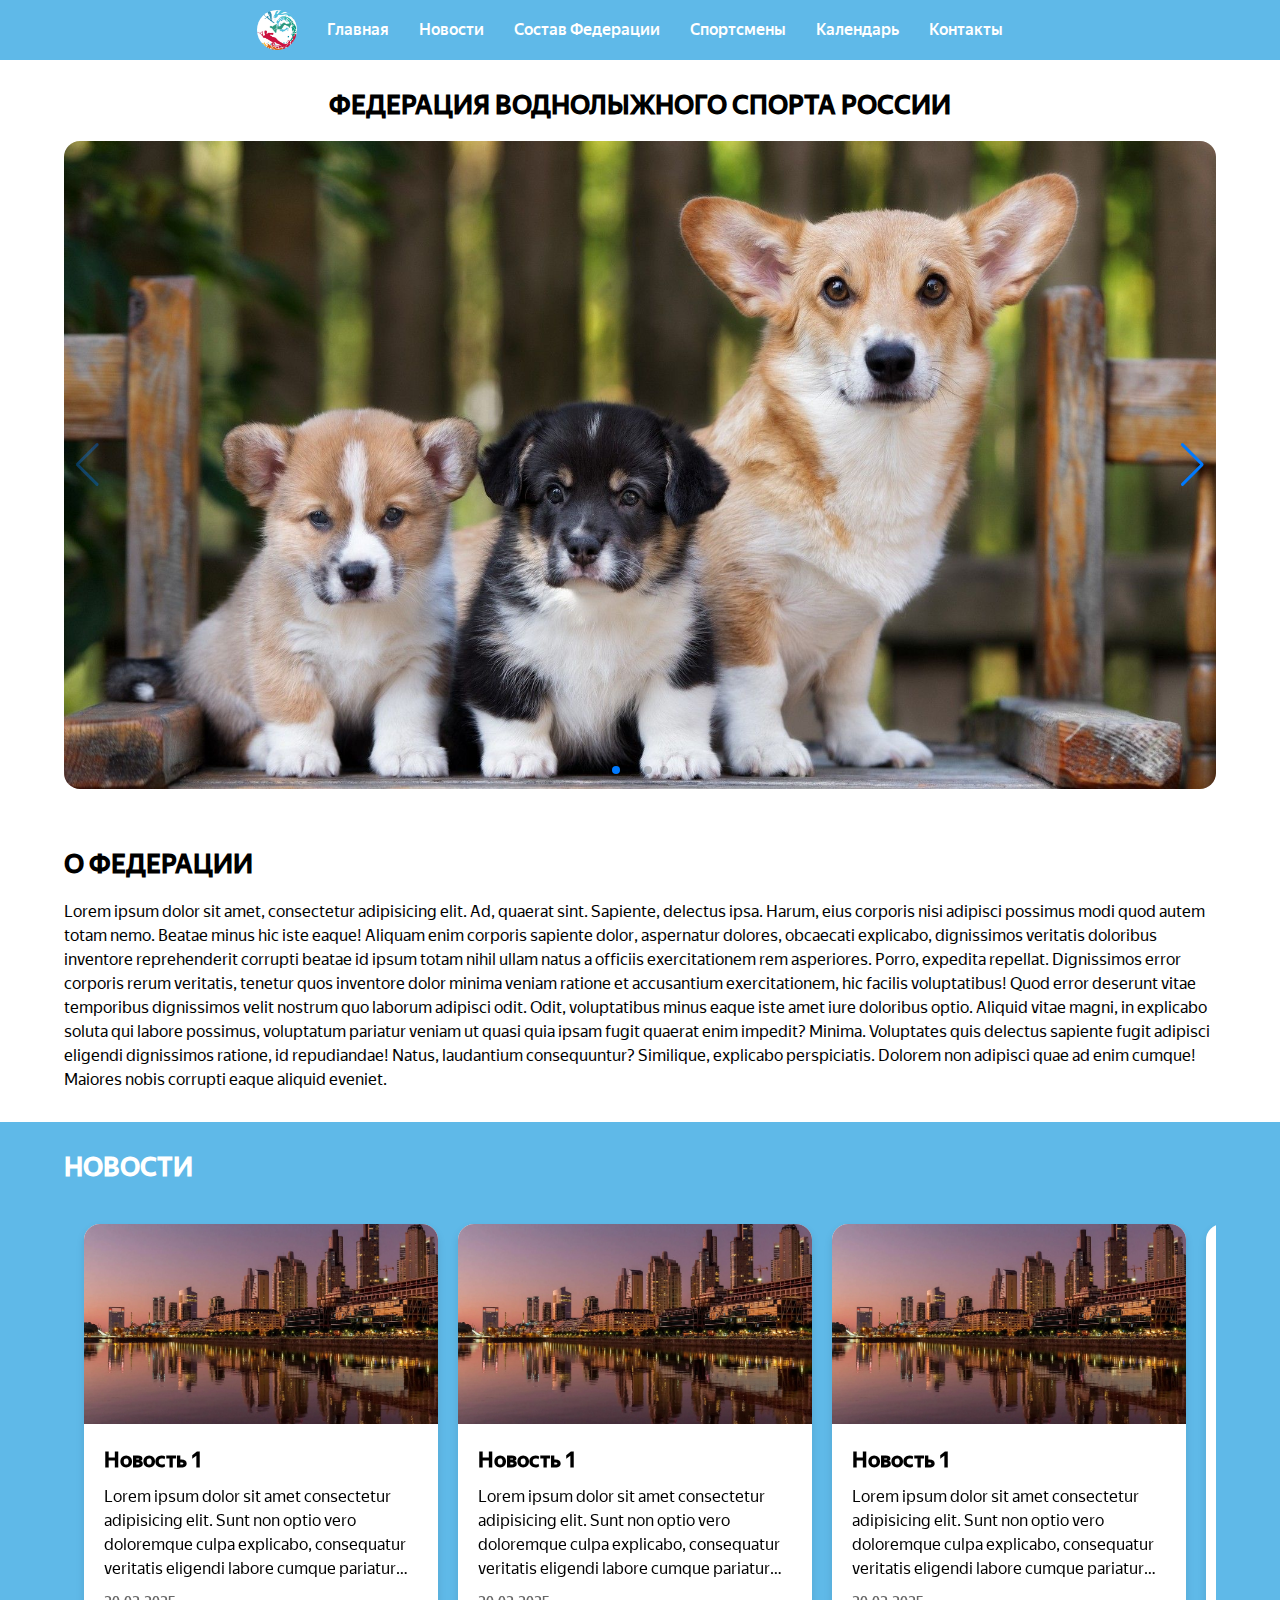
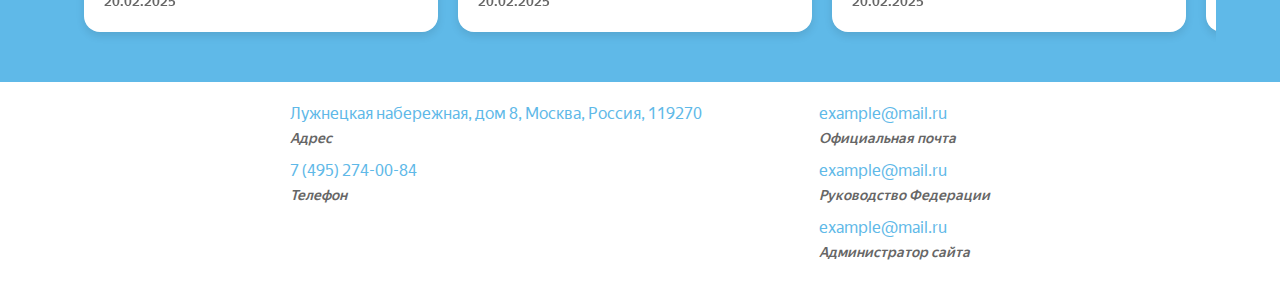
==== commit f534d0f4: "fix: after review" ====
--- a/index.html
+++ b/index.html
@@ -162,7 +162,7 @@
       <section class="news">
         <div class="wrapper news__wrapper">
           <div class="section__heading-container">
-            <h2 class="section__heading">НОВОСТИ</h2>
+            <h2 class="section__heading news__heading">НОВОСТИ</h2>
           </div>
 
           <div id="newsSwiper" class="swiper news__swiper">
@@ -174,7 +174,7 @@
                   </div>
 
                   <div class="news__content">
-                    <h3 class="news__heading">Новость 1</h3>
+                    <h3 class="news__card-heading">Новость 1</h3>
 
                     <p class="news__description">
                       Lorem ipsum dolor sit amet consectetur adipisicing elit. Sunt non optio vero
@@ -198,7 +198,7 @@
                   </div>
 
                   <div class="news__content">
-                    <h3 class="news__heading">Новость 1</h3>
+                    <h3 class="news__card-heading">Новость 1</h3>
 
                     <p class="news__description">
                       Lorem ipsum dolor sit amet consectetur adipisicing elit. Sunt non optio vero
@@ -222,7 +222,7 @@
                   </div>
 
                   <div class="news__content">
-                    <h3 class="news__heading">Новость 1</h3>
+                    <h3 class="news__card-heading">Новость 1</h3>
 
                     <p class="news__description">
                       Lorem ipsum dolor sit amet consectetur adipisicing elit. Sunt non optio vero
--- a/styles/style.css
+++ b/styles/style.css
@@ -235,6 +235,11 @@
   text-align: start;
 }
 
+.section__heading.calendar__heading,
+.section__heading.contacts__heading {
+  text-align: center;
+}
+
 .section__heading-link {
   display: block;
 }
@@ -307,8 +312,18 @@
   background-color: var(--special_blue);
 }
 
+.news__section-heading {
+  color: var(--white);
+  text-align: center;
+}
+
 .section__heading.news__heading {
   color: var(--white);
+  text-align: start;
+}
+
+.news__card-heading {
+  text-align: start;
 }
 
 .news__list {
@@ -507,6 +522,7 @@
 .swiper.team__swiper,
 .swiper.news__swiper,
 .swiper.calendar__swiper {
+  padding-block: 10px;
   padding-inline-start: 10px;
   padding-inline-end: 20px;
 }
@@ -608,9 +624,11 @@
   background-color: var(--special_blue);
 }
 
+.team__heading,
+.news__heading,
 .athletes__heading {
   color: var(--white);
-  text-align: start;
+  text-align: center;
 }
 
 @media screen {
